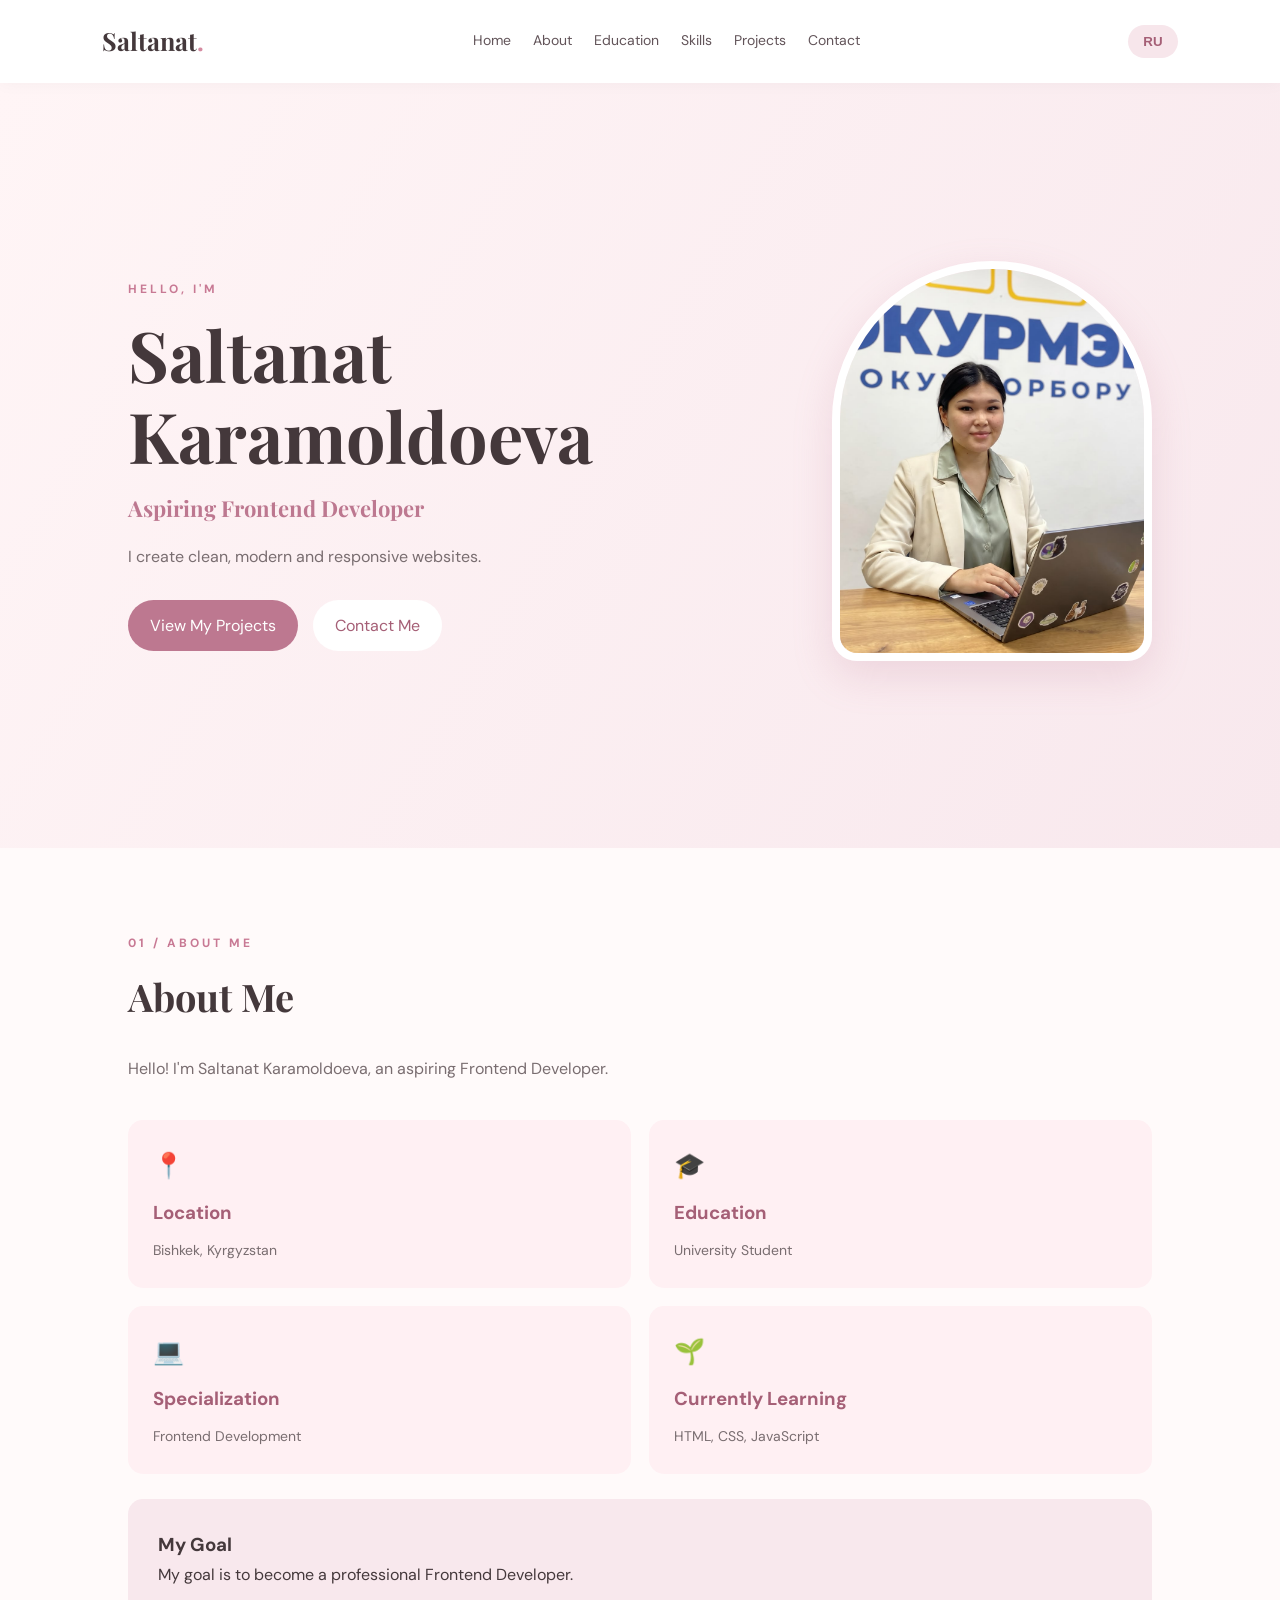
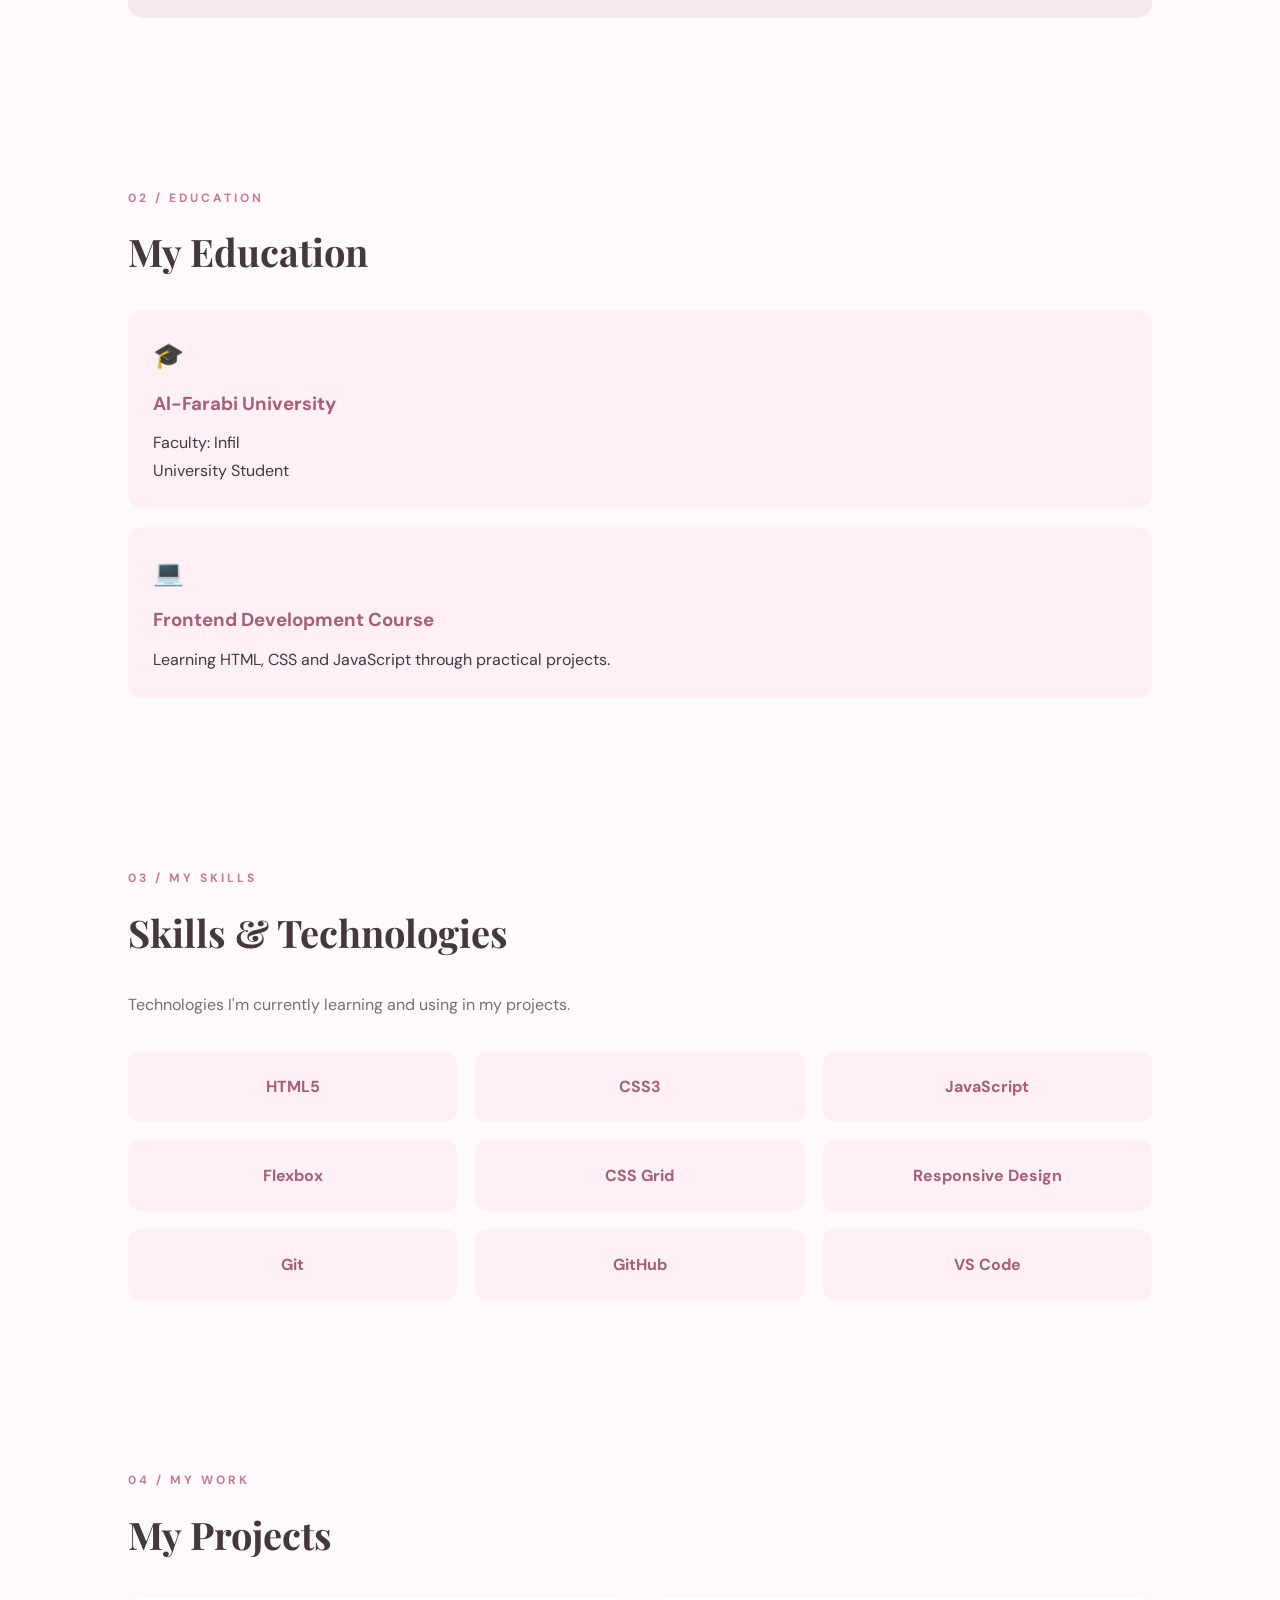
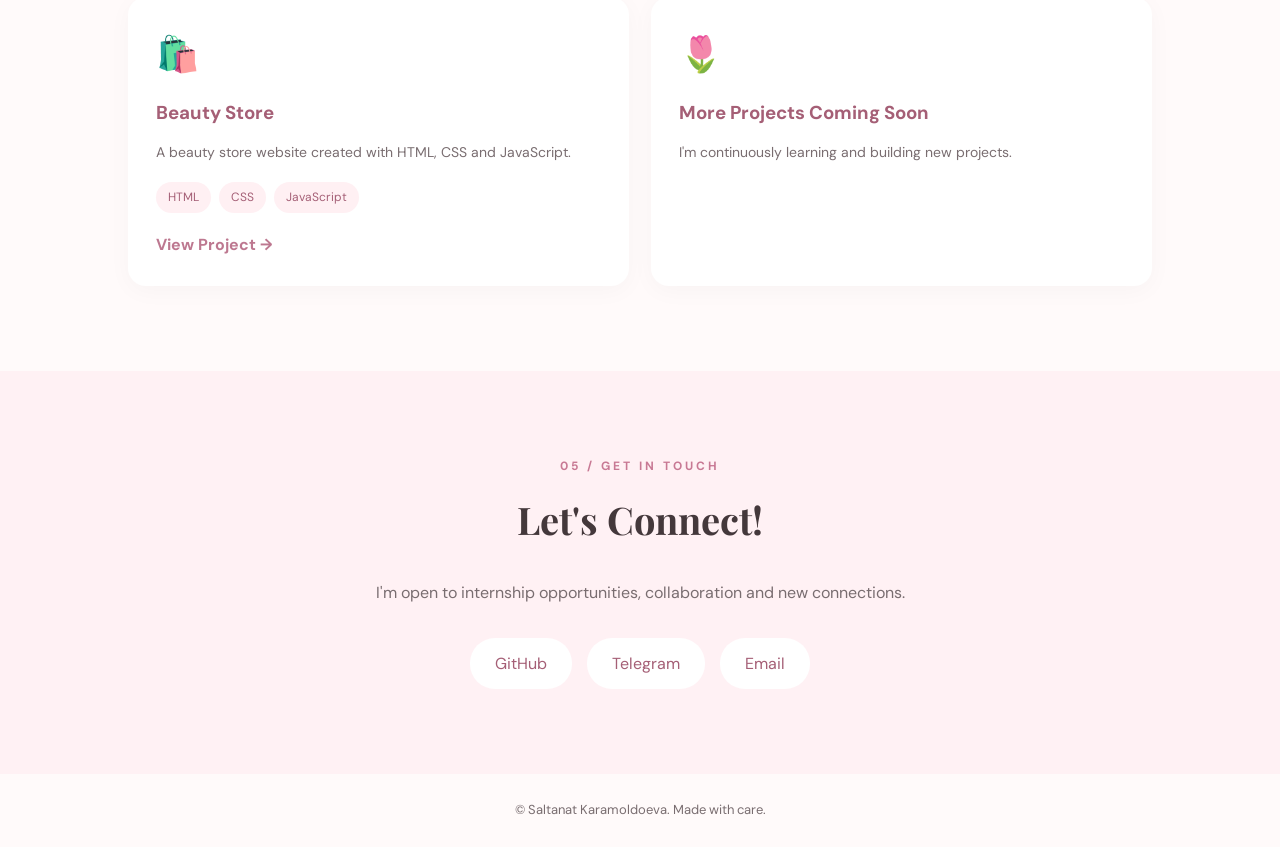
==== index.html @ f83b94ef "portf" ====
<!DOCTYPE html>
<html lang="en">
<head>
    <meta charset="UTF-8">
    <meta name="viewport" content="width=device-width, initial-scale=1.0">
    <title>Saltanat Karamoldoeva | Frontend Developer</title>
    <link rel="stylesheet" href="style.css">
    <link rel="preconnect" href="https://fonts.googleapis.com">
    <link href="https://fonts.googleapis.com/css2?family=DM+Sans:wght@400;500;600;700&family=Playfair+Display:wght@600;700&display=swap" rel="stylesheet">
</head>
<body>

<header class="header">
    <a href="#home" class="logo">Saltanat<span>.</span></a>

    <nav>
        <a href="#home" data-en="Home" data-ru="Главная">Home</a>
        <a href="#about" data-en="About" data-ru="Обо мне">About</a>
        <a href="#education" data-en="Education" data-ru="Образование">Education</a>
        <a href="#skills" data-en="Skills" data-ru="Навыки">Skills</a>
        <a href="#projects" data-en="Projects" data-ru="Проекты">Projects</a>
        <a href="#contact" data-en="Contact" data-ru="Контакты">Contact</a>
    </nav>

    <button id="language-btn">RU</button>
</header>

<main>

    <!-- HOME -->
    <section id="home" class="hero">
        <div class="hero-content">
            <p class="welcome" data-en="HELLO, I'M" data-ru="ПРИВЕТ, Я">HELLO, I'M</p>

            <h1>Saltanat<br>Karamoldoeva</h1>

            <h2 data-en="Aspiring Frontend Developer"
                data-ru="Начинающий Frontend-разработчик">
                Aspiring Frontend Developer
            </h2>

            <p data-en="I create clean, modern and responsive websites. I'm learning every day and turning ideas into real projects."
               data-ru="Я создаю современные и адаптивные сайты. Каждый день учусь новому и превращаю идеи в реальные проекты.">
                I create clean, modern and responsive websites.
            </p>

            <div class="hero-buttons">
                <a href="#projects" class="btn"
                   data-en="View My Projects" data-ru="Мои проекты">
                    View My Projects
                </a>
                <a href="#contact" class="btn btn-light"
                   data-en="Contact Me" data-ru="Связаться со мной">
                    Contact Me
                </a>
            </div>
        </div>

        <div class="hero-image">
            <img src="images/my-photo.jpg" alt="Saltanat's photo">
        </div>
    </section>

    <!-- ABOUT -->
    <section id="about" class="section">
        <p class="section-label" data-en="01 / ABOUT ME" data-ru="01 / ОБО МНЕ">01 / ABOUT ME</p>

        <h2 data-en="About Me" data-ru="Обо мне">About Me</h2>

        <p class="section-text"
           data-en="Hello! I'm Saltanat Karamoldoeva, an aspiring Frontend Developer and a university student at Al-Farabi University. I'm passionate about web development and enjoy creating clean, modern, and responsive websites. Currently, I'm developing my skills in HTML, CSS, and JavaScript through practical projects. I'm looking for an opportunity to join a team as a Frontend Developer Intern, gain real-world experience, and grow as a professional."
           data-ru="Привет! Я Салтанат Карамолдоева, начинающий Frontend-разработчик и студентка университета Аль-Фараби. Я увлекаюсь веб-разработкой и люблю создавать красивые, современные и адаптивные сайты. Сейчас я развиваю свои навыки HTML, CSS и JavaScript с помощью практических проектов. Я ищу возможность пройти стажировку Frontend Developer Intern, получить реальный опыт работы в команде и профессионально развиваться.">
            Hello! I'm Saltanat Karamoldoeva, an aspiring Frontend Developer.
        </p>

        <div class="about-details">
            <div class="detail-card">
                <span>📍</span>
                <h3 data-en="Location" data-ru="Местоположение">Location</h3>
                <p data-en="Bishkek, Kyrgyzstan" data-ru="Бишкек, Кыргызстан">Bishkek, Kyrgyzstan</p>
            </div>

            <div class="detail-card">
                <span>🎓</span>
                <h3 data-en="Education" data-ru="Образование">Education</h3>
                <p data-en="University Student" data-ru="Студентка университета">University Student</p>
            </div>

            <div class="detail-card">
                <span>💻</span>
                <h3 data-en="Specialization" data-ru="Специализация">Specialization</h3>
                <p data-en="Frontend Development" data-ru="Фронтенд-разработка">Frontend Development</p>
            </div>

            <div class="detail-card">
                <span>🌱</span>
                <h3 data-en="Currently Learning" data-ru="Сейчас изучаю">Currently Learning</h3>
                <p>HTML, CSS, JavaScript</p>
            </div>
        </div>

        <div class="about-goal">
            <h3 data-en="My Goal" data-ru="Моя цель">My Goal</h3>
            <p data-en="My goal is to become a professional Frontend Developer, gain practical experience, and create useful digital experiences."
               data-ru="Моя цель — стать профессиональным Frontend-разработчиком, получить практический опыт и создавать полезные цифровые продукты.">
                My goal is to become a professional Frontend Developer.
            </p>
        </div>
    </section>

    <!-- EDUCATION -->
    <section id="education" class="section">
        <p class="section-label" data-en="02 / EDUCATION" data-ru="02 / ОБРАЗОВАНИЕ">02 / EDUCATION</p>

        <h2 data-en="My Education" data-ru="Моё образование">My Education</h2>

        <div class="education-card">
            <span>🎓</span>
            <h3>Al-Farabi University</h3>
            <p data-en="Faculty: Infil" data-ru="Факультет: Инфил">Faculty: Infil</p>
            <p data-en="University Student" data-ru="Студентка университета">University Student</p>
        </div>

        <div class="education-card">
            <span>💻</span>
            <h3 data-en="Frontend Development Course" data-ru="Курс Frontend-разработки">
                Frontend Development Course
            </h3>
            <p data-en="Learning HTML, CSS and JavaScript through practical projects."
               data-ru="Изучение HTML, CSS и JavaScript на практических проектах.">
                Learning HTML, CSS and JavaScript through practical projects.
            </p>
        </div>
    </section>

    <!-- SKILLS -->
    <section id="skills" class="section">
        <p class="section-label" data-en="03 / MY SKILLS" data-ru="03 / МОИ НАВЫКИ">03 / MY SKILLS</p>

        <h2 data-en="Skills & Technologies" data-ru="Навыки и технологии">
            Skills & Technologies
        </h2>

        <p class="section-text"
           data-en="Technologies I'm currently learning and using in my projects."
           data-ru="Технологии, которые я сейчас изучаю и использую в своих проектах.">
            Technologies I'm currently learning and using in my projects.
        </p>

        <div class="skills-grid">
            <div class="skill-card">HTML5</div>
            <div class="skill-card">CSS3</div>
            <div class="skill-card">JavaScript</div>
            <div class="skill-card">Flexbox</div>
            <div class="skill-card">CSS Grid</div>
            <div class="skill-card">Responsive Design</div>
            <div class="skill-card">Git</div>
            <div class="skill-card">GitHub</div>
            <div class="skill-card">VS Code</div>
        </div>
    </section>

    <!-- PROJECTS -->
    <section id="projects" class="section">
        <p class="section-label" data-en="04 / MY WORK" data-ru="04 / МОИ РАБОТЫ">04 / MY WORK</p>

        <h2 data-en="My Projects" data-ru="Мои проекты">My Projects</h2>

        <div class="projects-grid">
            <div class="project-card">
                <div class="project-icon">🛍️</div>
                <h3>Beauty Store</h3>
                <p data-en="A beauty store website created with HTML, CSS and JavaScript. It includes product cards and shopping cart functionality."
                   data-ru="Сайт магазина косметики, созданный с помощью HTML, CSS и JavaScript. Включает карточки товаров и функциональность корзины.">
                    A beauty store website created with HTML, CSS and JavaScript.
                </p>
                <div class="project-tags">
                    <span>HTML</span>
                    <span>CSS</span>
                    <span>JavaScript</span>
                </div>
                <a href="https://github.com/" target="_blank"
                   data-en="View Project →" data-ru="Посмотреть проект →">
                    View Project →
                </a>
            </div>

            <div class="project-card">
                <div class="project-icon">🌷</div>
                <h3 data-en="More Projects Coming Soon" data-ru="Скоро появятся новые проекты">
                    More Projects Coming Soon
                </h3>
                <p data-en="I'm continuously learning and building new projects to improve my frontend development skills."
                   data-ru="Я продолжаю учиться и создавать новые проекты, чтобы улучшать свои навыки фронтенд-разработки.">
                    I'm continuously learning and building new projects.
                </p>
            </div>
        </div>
    </section>

    <!-- CONTACT -->
    <section id="contact" class="section contact-section">
        <p class="section-label" data-en="05 / GET IN TOUCH" data-ru="05 / СВЯЗАТЬСЯ СО МНОЙ">
            05 / GET IN TOUCH
        </p>

        <h2 data-en="Let's Connect!" data-ru="Давайте общаться!">Let's Connect!</h2>

        <p class="section-text"
           data-en="I'm open to internship opportunities, collaboration and new connections."
           data-ru="Я открыта к предложениям о стажировке, сотрудничеству и новым знакомствам.">
            I'm open to internship opportunities, collaboration and new connections.
        </p>

        <div class="contact-links">
            <a href="https://github.com/" target="_blank">GitHub</a>
            <a href="https://t.me/" target="_blank">Telegram</a>
            <a href="mailto:YOUR_EMAIL@example.com">Email</a>
        </div>
    </section>

</main>

<footer>
    <p>© <span id="year"></span> Saltanat Karamoldoeva.
        <span data-en="Made with care." data-ru="Создано с заботой.">Made with care.</span>
    </p>
</footer>

<script src="script.js"></script>
</body>
</html>
---- style.css ----
* {
    margin: 0;
    padding: 0;
    box-sizing: border-box;
    scroll-behavior: smooth;
}
body {
    font-family: 'DM Sans', sans-serif;
    background: #fffafa;
    color: #44383b;
    line-height: 1.7;
}
.header {
    display: flex;
    justify-content: space-between;
    align-items: center;
    padding: 20px 8%;
    background: #fff;
    position: sticky;
    top: 0;
    z-index: 100;
    box-shadow: 0 2px 15px #00000008;

}
.logo {
    font-family: 'Playfair Display', serif;
    font-size: 25px;
    font-weight: bold;
    color: #44383b;
    text-decoration: none;
}
.logo span {
    color: #d58ba1;
}
nav {
    display: flex;
    gap: 22px;
}
nav a {
    color: #625459;
    text-decoration: none;
    font-size: 14px;
    transition: 0.3s;
}
nav a:hover {
    color: #c87994;
}
#language-btn {
    background: #f7e6eb;
    border: none;
    padding: 9px 15px;
    border-radius: 20px;
    cursor: pointer;
    color: #a55f76;
    font-weight: bold;
}
.hero {
    min-height: 85vh;
    display: flex;
    align-items: center;
    justify-content: space-between;
    gap: 50px;
    padding: 80px 10%;
    background: linear-gradient(120deg, #fff5f6, #f8e8ed);

}
.hero-content {
    max-width: 600px;
}
.welcome, .section-label  {
    color: #c87994;
    letter-spacing: 3px;
    font-size: 12px;
    font-weight: bold;
}
h1, h2 {
    font-family: 'Playfair Display', serif;
}
.hero h1 {
    font-size: clamp(42px, 6vw, 70px);
    line-height: 1.15;
    margin: 15px 0;
}
.hero h2 {
    color: #bd7890;
    font-size: 22px;
    margin-bottom: 15px;
}
.hero-content > p:not(.welcome) {
    color: #796d70;
    max-width: 500px;
}
.hero-image img {
    width: 320px;
    height: 400px;
    object-fit: cover;
    border-radius: 160px 160px 25px 25px;
    border: 8px solid white;
    box-shadow: 0 15px 40px #bd789033;
}
.hero-buttons {
    display: flex;
    flex-wrap: wrap;
    gap: 15px;
    margin-top: 30px;
}
.btn {
    display: inline-block;
    background: #bd7890;
    color: white;
    padding: 12px 22px;
    border-radius: 30px;
    text-decoration: none;
    transition: 0.3s;
}
.btn:hover {
    background: #a55f76;
    transform: translateY(-3px);
}
.btn-light {
    background: white;
    color: #a55f76;
}
.section {
    padding: 85px 10%;
}
.section h2 {
    font-size: 38px;
    margin: 12px 0 25px;
}
.section-text {
    max-width: 800px;
    color: #796d70;
    line-height: 1.9;
}
.about-details {
    display: grid;
    grid-template-columns: repeat(2, 1fr);
    gap: 18px;
    margin-top: 35px;
}
.detail-card, .education-card {
    background: #fff0f3;
    padding: 25px;
    border-radius: 15px;
    transition: 0.3s;
}
.detail-card:hover, .education-card:hover {
    transform: translateY(-5px);
}
.detail-card span, .education-card span {
    font-size: 25px;
}
.detail-card h3, .education-card h3 {
    margin: 10px 0;
    color: #a55f76;
}
.detail-card p, .educaion-cardc p {
    color: #796d70;
    font-size: 14px;
}
.about-goal {
    background: #f8e8ed;
    padding: 30px;
    border-radius: 15px;
    margin-top: 25px;
}
about goal h3 {
    color: #a55f76;
    margin-bottom: 10px;
}
.about goal p {
    color: #796d70;
}
.education-card {
    margin-top: 18px;
}
.skills-grid {
    display: grid;
    grid-template-columns: repeat(3, 1fr);
    gap: 18px;
    margin-top: 30px;
}
.skill-card {
    background: #fff0f3;
    padding: 22px;
    text-align: center;
    border-radius: 12px;
    color: #a55f76;
    font-weight: bold;
    transition: 0.3s;
}
.skill-card:hover {
    background: #f5dce4;
    transform: translateY(-4px);
}
.projects-grid {
    display: grid;
    grid-template-columns: repeat(2, 1fr);
    gap: 22px;
    margin-top: 30px;
}
.project-card {
    background: white;
    padding: 28px;
    border-radius: 18px;
    box-shadow: 0 5px 25px #00000008;
}
.project-icon {
    font-size: 35px;
}
.project-card h3 {
    margin: 12px 0;
    color: #a55f76;
}
.project-card p {
    color: #796d70;
    font-size: 14px;
}
.project-tags {
    display: flex;
    flex-wrap: wrap;
    gap: 8px;
    margin: 18px 0;
}
.project-tags span {
    background: #fff0f3;
    color: #a55f76;
    padding: 5px 12px;
    border-radius: 20px;
    font-size: 12px;
}
.project-card a {
    color: #bd7890;
    text-decoration: none;
    font-weight: bold;
}
.contact-section {
    background: #fff1f4;
    text-align: center;
}
.contact-section .section-text {
    margin: 0 auto;
}
.contact-links {
    display: flex;
    justify-content: center;
    flex-wrap: wrap;
    gap: 15px;
    margin-top: 30px;
}
.contact-links a {
    background: white;
    color: #a55f76;
    text-decoration: none;
    padding: 12px 25px;
    border-radius: 25px;
    transition: 0.3s;
}
.contact-links a:hover {
    background: #bd7890;
    color: white;
}
footer {
    text-align: center;
    padding: 25px;
    color: #796d70;
    font-size: 13px;
}
@media (max-width: 850px) {
    .header {
        flex-wrap: wrap;
        gap: 15px;
    }  

    nav {
        order: 3;
        width: 100%;
        justify-content: center;
        flex-wrap: wrap;
    }

    .hero {
        flex-direction: column-reverse;
        text-align: center;
    }

    .hero-content > p:not(.welcome) {
        margin: auto;
    }

    .hero-buttons {
        justify-content: center;
    }
}
@media (max-width: 600px) {
    .section {
        padding: 65px 7%;
    }
    .hero {
        padding: 55px 7%;
    }
    .hero-image img {
        width: 240px;
        height: 300px;
    }
    .about-details,
    .skills-grid,
    .projects-grid {
        grid-template-columns: 1fr;
    }
    .section h2 {
        font-size: 30px;
    }
}
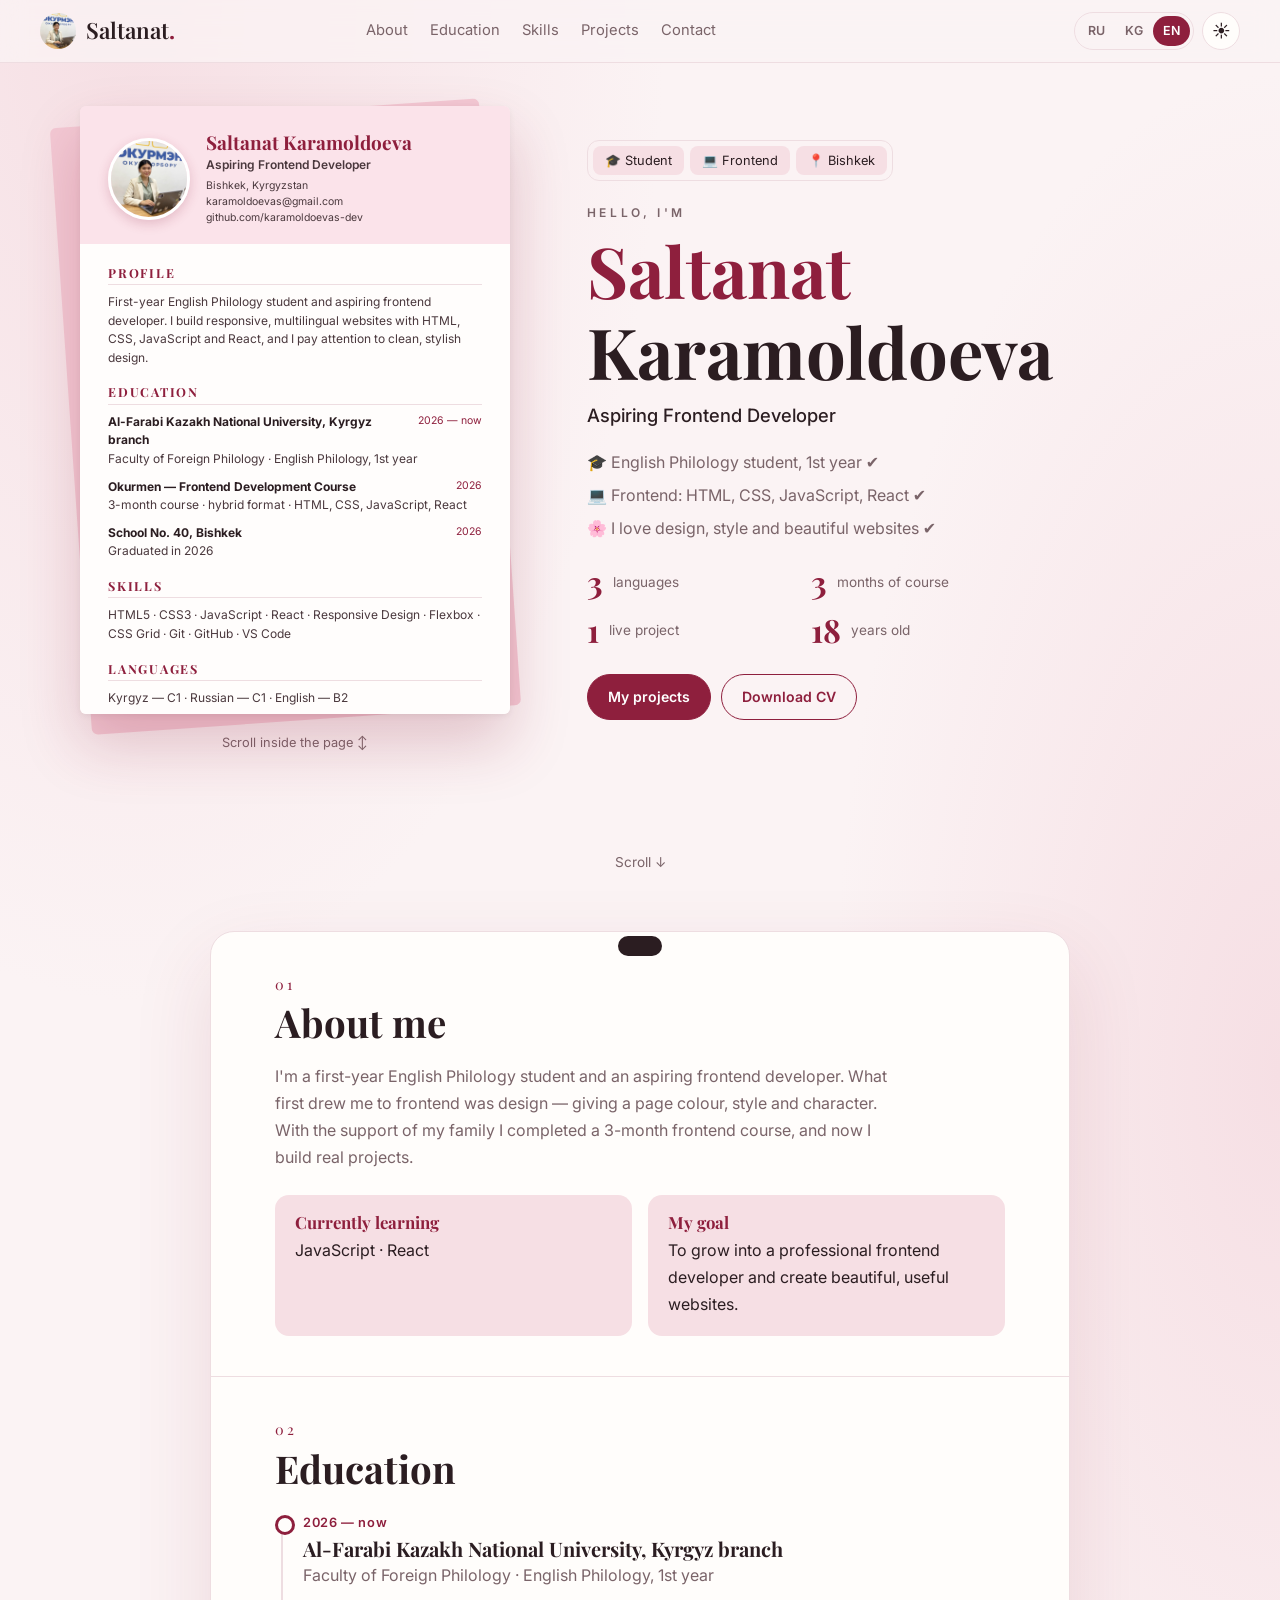
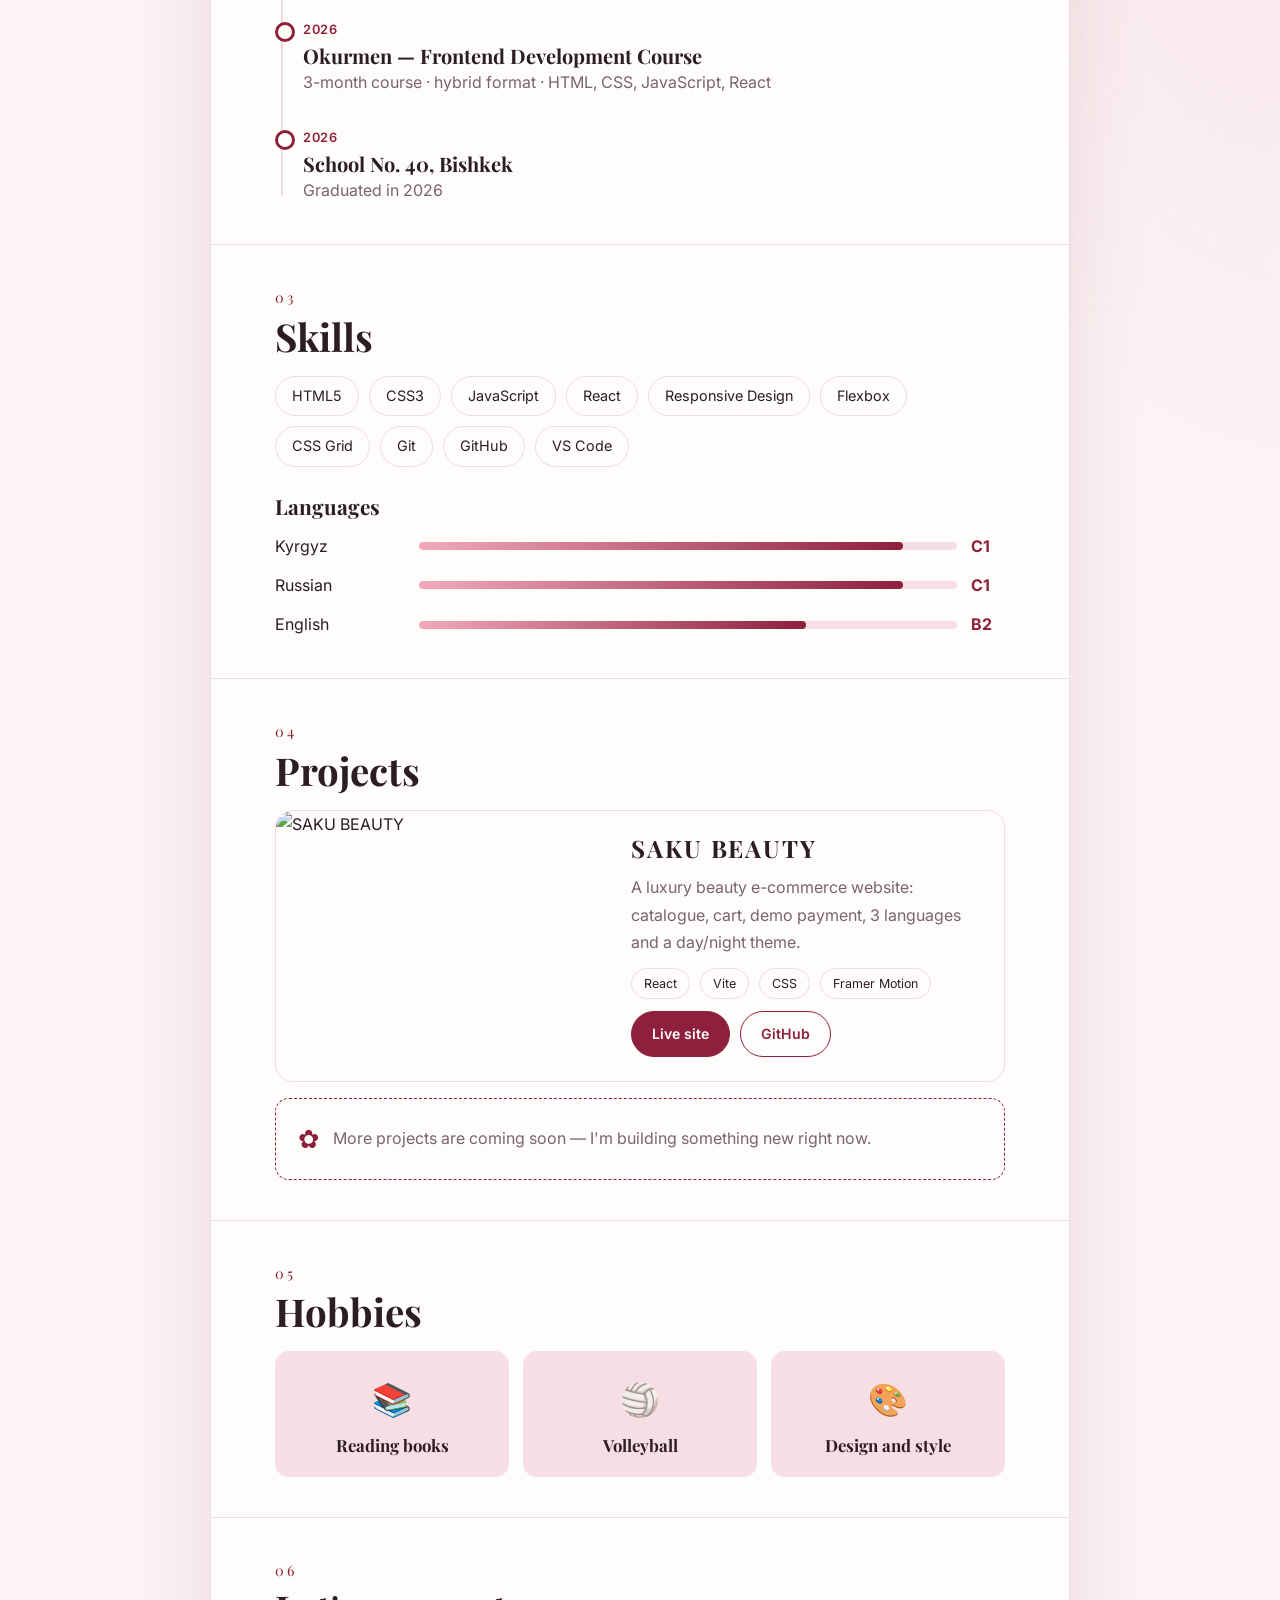
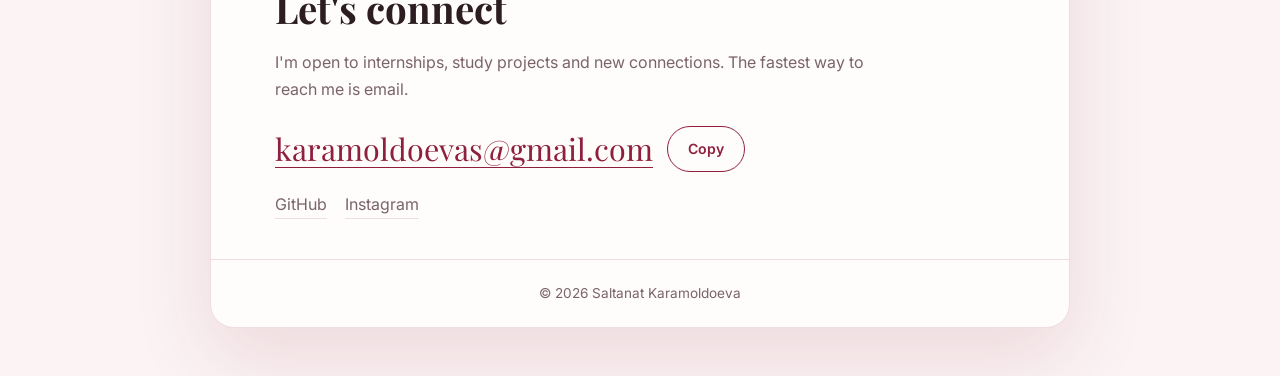
==== commit 9f475799: "New portfolio design" ====
--- a/index.html
+++ b/index.html
@@ -1,232 +1,273 @@
-<!DOCTYPE html>
-<html lang="en">
-<head>
-    <meta charset="UTF-8">
-    <meta name="viewport" content="width=device-width, initial-scale=1.0">
-    <title>Saltanat Karamoldoeva | Frontend Developer</title>
-    <link rel="stylesheet" href="style.css">
-    <link rel="preconnect" href="https://fonts.googleapis.com">
-    <link href="https://fonts.googleapis.com/css2?family=DM+Sans:wght@400;500;600;700&family=Playfair+Display:wght@600;700&display=swap" rel="stylesheet">
-</head>
-<body>
-
-<header class="header">
-    <a href="#home" class="logo">Saltanat<span>.</span></a>
-
-    <nav>
-        <a href="#home" data-en="Home" data-ru="Главная">Home</a>
-        <a href="#about" data-en="About" data-ru="Обо мне">About</a>
-        <a href="#education" data-en="Education" data-ru="Образование">Education</a>
-        <a href="#skills" data-en="Skills" data-ru="Навыки">Skills</a>
-        <a href="#projects" data-en="Projects" data-ru="Проекты">Projects</a>
-        <a href="#contact" data-en="Contact" data-ru="Контакты">Contact</a>
-    </nav>
-
-    <button id="language-btn">RU</button>
-</header>
-
-<main>
-
-    <!-- HOME -->
-    <section id="home" class="hero">
-        <div class="hero-content">
-            <p class="welcome" data-en="HELLO, I'M" data-ru="ПРИВЕТ, Я">HELLO, I'M</p>
-
-            <h1>Saltanat<br>Karamoldoeva</h1>
-
-            <h2 data-en="Aspiring Frontend Developer"
-                data-ru="Начинающий Frontend-разработчик">
-                Aspiring Frontend Developer
-            </h2>
-
-            <p data-en="I create clean, modern and responsive websites. I'm learning every day and turning ideas into real projects."
-               data-ru="Я создаю современные и адаптивные сайты. Каждый день учусь новому и превращаю идеи в реальные проекты.">
-                I create clean, modern and responsive websites.
-            </p>
-
-            <div class="hero-buttons">
-                <a href="#projects" class="btn"
-                   data-en="View My Projects" data-ru="Мои проекты">
-                    View My Projects
-                </a>
-                <a href="#contact" class="btn btn-light"
-                   data-en="Contact Me" data-ru="Связаться со мной">
-                    Contact Me
-                </a>
-            </div>
-        </div>
-
-        <div class="hero-image">
-            <img src="images/my-photo.jpg" alt="Saltanat's photo">
-        </div>
-    </section>
-
-    <!-- ABOUT -->
-    <section id="about" class="section">
-        <p class="section-label" data-en="01 / ABOUT ME" data-ru="01 / ОБО МНЕ">01 / ABOUT ME</p>
-
-        <h2 data-en="About Me" data-ru="Обо мне">About Me</h2>
-
-        <p class="section-text"
-           data-en="Hello! I'm Saltanat Karamoldoeva, an aspiring Frontend Developer and a university student at Al-Farabi University. I'm passionate about web development and enjoy creating clean, modern, and responsive websites. Currently, I'm developing my skills in HTML, CSS, and JavaScript through practical projects. I'm looking for an opportunity to join a team as a Frontend Developer Intern, gain real-world experience, and grow as a professional."
-           data-ru="Привет! Я Салтанат Карамолдоева, начинающий Frontend-разработчик и студентка университета Аль-Фараби. Я увлекаюсь веб-разработкой и люблю создавать красивые, современные и адаптивные сайты. Сейчас я развиваю свои навыки HTML, CSS и JavaScript с помощью практических проектов. Я ищу возможность пройти стажировку Frontend Developer Intern, получить реальный опыт работы в команде и профессионально развиваться.">
-            Hello! I'm Saltanat Karamoldoeva, an aspiring Frontend Developer.
-        </p>
-
-        <div class="about-details">
-            <div class="detail-card">
-                <span>📍</span>
-                <h3 data-en="Location" data-ru="Местоположение">Location</h3>
-                <p data-en="Bishkek, Kyrgyzstan" data-ru="Бишкек, Кыргызстан">Bishkek, Kyrgyzstan</p>
-            </div>
-
-            <div class="detail-card">
-                <span>🎓</span>
-                <h3 data-en="Education" data-ru="Образование">Education</h3>
-                <p data-en="University Student" data-ru="Студентка университета">University Student</p>
-            </div>
-
-            <div class="detail-card">
-                <span>💻</span>
-                <h3 data-en="Specialization" data-ru="Специализация">Specialization</h3>
-                <p data-en="Frontend Development" data-ru="Фронтенд-разработка">Frontend Development</p>
-            </div>
-
-            <div class="detail-card">
-                <span>🌱</span>
-                <h3 data-en="Currently Learning" data-ru="Сейчас изучаю">Currently Learning</h3>
-                <p>HTML, CSS, JavaScript</p>
-            </div>
-        </div>
-
-        <div class="about-goal">
-            <h3 data-en="My Goal" data-ru="Моя цель">My Goal</h3>
-            <p data-en="My goal is to become a professional Frontend Developer, gain practical experience, and create useful digital experiences."
-               data-ru="Моя цель — стать профессиональным Frontend-разработчиком, получить практический опыт и создавать полезные цифровые продукты.">
-                My goal is to become a professional Frontend Developer.
-            </p>
-        </div>
-    </section>
-
-    <!-- EDUCATION -->
-    <section id="education" class="section">
-        <p class="section-label" data-en="02 / EDUCATION" data-ru="02 / ОБРАЗОВАНИЕ">02 / EDUCATION</p>
-
-        <h2 data-en="My Education" data-ru="Моё образование">My Education</h2>
-
-        <div class="education-card">
-            <span>🎓</span>
-            <h3>Al-Farabi University</h3>
-            <p data-en="Faculty: Infil" data-ru="Факультет: Инфил">Faculty: Infil</p>
-            <p data-en="University Student" data-ru="Студентка университета">University Student</p>
-        </div>
-
-        <div class="education-card">
-            <span>💻</span>
-            <h3 data-en="Frontend Development Course" data-ru="Курс Frontend-разработки">
-                Frontend Development Course
-            </h3>
-            <p data-en="Learning HTML, CSS and JavaScript through practical projects."
-               data-ru="Изучение HTML, CSS и JavaScript на практических проектах.">
-                Learning HTML, CSS and JavaScript through practical projects.
-            </p>
-        </div>
-    </section>
-
-    <!-- SKILLS -->
-    <section id="skills" class="section">
-        <p class="section-label" data-en="03 / MY SKILLS" data-ru="03 / МОИ НАВЫКИ">03 / MY SKILLS</p>
-
-        <h2 data-en="Skills & Technologies" data-ru="Навыки и технологии">
-            Skills & Technologies
-        </h2>
-
-        <p class="section-text"
-           data-en="Technologies I'm currently learning and using in my projects."
-           data-ru="Технологии, которые я сейчас изучаю и использую в своих проектах.">
-            Technologies I'm currently learning and using in my projects.
-        </p>
-
-        <div class="skills-grid">
-            <div class="skill-card">HTML5</div>
-            <div class="skill-card">CSS3</div>
-            <div class="skill-card">JavaScript</div>
-            <div class="skill-card">Flexbox</div>
-            <div class="skill-card">CSS Grid</div>
-            <div class="skill-card">Responsive Design</div>
-            <div class="skill-card">Git</div>
-            <div class="skill-card">GitHub</div>
-            <div class="skill-card">VS Code</div>
-        </div>
-    </section>
-
-    <!-- PROJECTS -->
-    <section id="projects" class="section">
-        <p class="section-label" data-en="04 / MY WORK" data-ru="04 / МОИ РАБОТЫ">04 / MY WORK</p>
-
-        <h2 data-en="My Projects" data-ru="Мои проекты">My Projects</h2>
-
-        <div class="projects-grid">
-            <div class="project-card">
-                <div class="project-icon">🛍️</div>
-                <h3>Beauty Store</h3>
-                <p data-en="A beauty store website created with HTML, CSS and JavaScript. It includes product cards and shopping cart functionality."
-                   data-ru="Сайт магазина косметики, созданный с помощью HTML, CSS и JavaScript. Включает карточки товаров и функциональность корзины.">
-                    A beauty store website created with HTML, CSS and JavaScript.
-                </p>
-                <div class="project-tags">
-                    <span>HTML</span>
-                    <span>CSS</span>
-                    <span>JavaScript</span>
-                </div>
-                <a href="https://github.com/" target="_blank"
-                   data-en="View Project →" data-ru="Посмотреть проект →">
-                    View Project →
-                </a>
-            </div>
-
-            <div class="project-card">
-                <div class="project-icon">🌷</div>
-                <h3 data-en="More Projects Coming Soon" data-ru="Скоро появятся новые проекты">
-                    More Projects Coming Soon
-                </h3>
-                <p data-en="I'm continuously learning and building new projects to improve my frontend development skills."
-                   data-ru="Я продолжаю учиться и создавать новые проекты, чтобы улучшать свои навыки фронтенд-разработки.">
-                    I'm continuously learning and building new projects.
-                </p>
-            </div>
-        </div>
-    </section>
-
-    <!-- CONTACT -->
-    <section id="contact" class="section contact-section">
-        <p class="section-label" data-en="05 / GET IN TOUCH" data-ru="05 / СВЯЗАТЬСЯ СО МНОЙ">
-            05 / GET IN TOUCH
-        </p>
-
-        <h2 data-en="Let's Connect!" data-ru="Давайте общаться!">Let's Connect!</h2>
-
-        <p class="section-text"
-           data-en="I'm open to internship opportunities, collaboration and new connections."
-           data-ru="Я открыта к предложениям о стажировке, сотрудничеству и новым знакомствам.">
-            I'm open to internship opportunities, collaboration and new connections.
-        </p>
-
-        <div class="contact-links">
-            <a href="https://github.com/" target="_blank">GitHub</a>
-            <a href="https://t.me/" target="_blank">Telegram</a>
-            <a href="mailto:YOUR_EMAIL@example.com">Email</a>
-        </div>
-    </section>
-
-</main>
-
-<footer>
-    <p>© <span id="year"></span> Saltanat Karamoldoeva.
-        <span data-en="Made with care." data-ru="Создано с заботой.">Made with care.</span>
-    </p>
-</footer>
-
-<script src="script.js"></script>
-</body>
-</html>+<!DOCTYPE html>
+<html lang="en">
+<head>
+  <meta charset="UTF-8">
+  <meta name="viewport" content="width=device-width, initial-scale=1.0">
+  <meta name="color-scheme" content="light dark">
+  <meta name="theme-color" content="#fbf3f4">
+  <title>Saltanat Karamoldoeva — Frontend Developer</title>
+  <meta name="description" content="Saltanat Karamoldoeva — aspiring frontend developer from Bishkek. First-year English Philology student. HTML, CSS, JavaScript, React.">
+  <meta property="og:title" content="Saltanat Karamoldoeva — Frontend Developer">
+  <meta property="og:description" content="Aspiring frontend developer from Bishkek. Projects, education and contacts.">
+  <meta property="og:image" content="https://saltanat-portfolio.vercel.app/images/my-photo.jpg">
+  <link rel="icon" type="image/svg+xml" href="images/favicon.svg">
+
+  <!-- Тема день/ночь ставится сразу, до загрузки страницы, чтобы не было белой вспышки -->
+  <script>
+    try {
+      var dark = matchMedia('(prefers-color-scheme: dark)').matches;
+      document.documentElement.dataset.theme = dark ? 'dark' : 'light';
+    } catch (e) {}
+  </script>
+
+  <link rel="preconnect" href="https://fonts.googleapis.com">
+  <link rel="preconnect" href="https://fonts.gstatic.com" crossorigin>
+  <link href="https://fonts.googleapis.com/css2?family=Playfair+Display:wght@500;600;700&family=Inter:wght@400;500;600&display=swap" rel="stylesheet">
+  <link rel="stylesheet" href="style.css">
+</head>
+<body>
+
+  <!-- ШАПКА: маленькое фото появляется, когда большое уезжает -->
+  <header class="bar">
+    <a href="#home" class="logo">
+      <img class="logo-photo" id="logoPhoto" src="images/my-photo.jpg" alt="">
+      <span>Saltanat<b>.</b></span>
+    </a>
+    <nav class="links">
+      <a href="#about" data-i18n="navAbout">About</a>
+      <a href="#education" data-i18n="navEdu">Education</a>
+      <a href="#skills" data-i18n="navSkills">Skills</a>
+      <a href="#projects" data-i18n="navProjects">Projects</a>
+      <a href="#contact" data-i18n="navContact">Contact</a>
+    </nav>
+    <div class="tools">
+      <div class="langs" role="group" aria-label="Language">
+        <button data-lang="ru">RU</button>
+        <button data-lang="kg">KG</button>
+        <button data-lang="en">EN</button>
+      </div>
+      <button class="theme-btn" id="themeBtn" aria-label="Day / night">
+        <span class="sun">☀</span><span class="moon">☾</span>
+      </button>
+    </div>
+  </header>
+
+  <!-- 1. ГЛАВНЫЙ ЭКРАН: слева лист А4 с резюме (листается внутри), справа текст -->
+  <section class="intro" id="home">
+
+    <!-- ЛИСТ А4 -->
+    <div class="paper-wrap" id="heroCard">
+      <div class="paper-stack">
+        <article class="paper" tabindex="0" aria-label="CV">
+          <header class="cv-head">
+            <img src="images/my-photo.jpg" alt="Saltanat Karamoldoeva">
+            <div>
+              <h2 data-i18n="name">Saltanat Karamoldoeva</h2>
+              <p class="cv-role" data-i18n="role">Aspiring Frontend Developer</p>
+              <p class="cv-contacts"><span data-i18n="chipCity">Bishkek, Kyrgyzstan</span><br>karamoldoevas@gmail.com<br>github.com/karamoldoevas-dev</p>
+            </div>
+          </header>
+
+          <h3 data-i18n="cvProfile">Profile</h3>
+          <p data-i18n="cvProfileText">…</p>
+
+          <h3 data-i18n="eduTitle">Education</h3>
+          <div class="cv-item">
+            <div class="cv-row"><b data-i18n="uniName">…</b><span data-i18n="uniWhen">2026 — now</span></div>
+            <p data-i18n="uniText">…</p>
+          </div>
+          <div class="cv-item">
+            <div class="cv-row"><b data-i18n="courseName">…</b><span>2026</span></div>
+            <p data-i18n="courseText">…</p>
+          </div>
+          <div class="cv-item">
+            <div class="cv-row"><b data-i18n="schoolName">…</b><span>2026</span></div>
+            <p data-i18n="schoolText">…</p>
+          </div>
+
+          <h3 data-i18n="skillsTitle">Skills</h3>
+          <p>HTML5 · CSS3 · JavaScript · React · Responsive Design · Flexbox · CSS Grid · Git · GitHub · VS Code</p>
+
+          <h3 data-i18n="langsTitle">Languages</h3>
+          <p><span data-i18n="langKg">Kyrgyz</span> — C1 · <span data-i18n="langRu">Russian</span> — C1 · <span data-i18n="langEn">English</span> — B2</p>
+
+          <h3 data-i18n="projectsTitle">Projects</h3>
+          <div class="cv-item">
+            <div class="cv-row"><b>SAKU BEAUTY</b><span>2026</span></div>
+            <p data-i18n="sakuText">…</p>
+            <p class="cv-link">saku-beauty-final.vercel.app</p>
+          </div>
+
+          <h3 data-i18n="hobbiesTitle">Hobbies</h3>
+          <p><span data-i18n="hobby1">Reading books</span> · <span data-i18n="hobby2">Volleyball</span> · <span data-i18n="hobby3">Design and style</span></p>
+        </article>
+      </div>
+      <p class="paper-hint" data-i18n="cvHint">Scroll inside the page ↕</p>
+    </div>
+
+    <!-- ТЕКСТ СПРАВА -->
+    <div class="intro-text">
+      <ul class="badges">
+        <li data-i18n="badge1">🎓 Student</li>
+        <li data-i18n="badge2">💻 Frontend</li>
+        <li data-i18n="badge3">📍 Bishkek</li>
+      </ul>
+      <p class="hello" data-i18n="hello">Hello, I'm</p>
+      <h1><span class="accent" data-i18n="firstName">Saltanat</span><br><span data-i18n="lastName">Karamoldoeva</span></h1>
+      <p class="role" data-i18n="role">Aspiring Frontend Developer</p>
+      <ul class="checks">
+        <li data-i18n="check1">…</li>
+        <li data-i18n="check2">…</li>
+        <li data-i18n="check3">…</li>
+      </ul>
+      <div class="stats">
+        <div><b>3</b><span data-i18n="statLangs">languages</span></div>
+        <div><b>3</b><span data-i18n="statCourse">months of course</span></div>
+        <div><b>1</b><span data-i18n="statProject">live project</span></div>
+        <div><b>18</b><span data-i18n="statAge">years old</span></div>
+      </div>
+      <div class="intro-btns">
+        <a class="btn" href="#projects" data-i18n="btnProjects">My projects</a>
+        <button class="btn ghost" id="printBtn" data-i18n="cvDownload">Download CV</button>
+      </div>
+    </div>
+
+    <a class="scroll-hint" href="#about"><span data-i18n="scroll">Scroll</span> ↓</a>
+  </section>
+
+  <!-- ЛИСТ: вся остальная информация -->
+  <main class="sheet">
+
+    <!-- 2. ОБО МНЕ -->
+    <section class="block reveal" id="about">
+      <p class="label">01</p>
+      <h2 data-i18n="aboutTitle">About me</h2>
+      <p class="text" data-i18n="aboutText">…</p>
+      <div class="now">
+        <div>
+          <h3 data-i18n="nowTitle">Currently learning</h3>
+          <p>JavaScript · React</p>
+        </div>
+        <div>
+          <h3 data-i18n="goalTitle">My goal</h3>
+          <p data-i18n="goalText">…</p>
+        </div>
+      </div>
+    </section>
+
+    <!-- 3. ОБРАЗОВАНИЕ: линия времени -->
+    <section class="block reveal" id="education">
+      <p class="label">02</p>
+      <h2 data-i18n="eduTitle">Education</h2>
+      <ol class="timeline">
+        <li>
+          <span class="when" data-i18n="uniWhen">2026 — now</span>
+          <h3 data-i18n="uniName">…</h3>
+          <p data-i18n="uniText">…</p>
+        </li>
+        <li>
+          <span class="when">2026</span>
+          <h3 data-i18n="courseName">…</h3>
+          <p data-i18n="courseText">…</p>
+        </li>
+        <li>
+          <span class="when">2026</span>
+          <h3 data-i18n="schoolName">…</h3>
+          <p data-i18n="schoolText">…</p>
+        </li>
+      </ol>
+    </section>
+
+    <!-- 4. НАВЫКИ И ЯЗЫКИ -->
+    <section class="block reveal" id="skills">
+      <p class="label">03</p>
+      <h2 data-i18n="skillsTitle">Skills</h2>
+      <ul class="tags">
+        <li>HTML5</li><li>CSS3</li><li>JavaScript</li><li>React</li>
+        <li>Responsive Design</li><li>Flexbox</li><li>CSS Grid</li>
+        <li>Git</li><li>GitHub</li><li>VS Code</li>
+      </ul>
+
+      <h3 class="sub" data-i18n="langsTitle">Languages</h3>
+      <div class="levels">
+        <div class="level"><span data-i18n="langKg">Kyrgyz</span><div class="track"><i style="--w:90%"></i></div><b>C1</b></div>
+        <div class="level"><span data-i18n="langRu">Russian</span><div class="track"><i style="--w:90%"></i></div><b>C1</b></div>
+        <div class="level"><span data-i18n="langEn">English</span><div class="track"><i style="--w:72%"></i></div><b>B2</b></div>
+      </div>
+    </section>
+
+    <!-- 5. ПРОЕКТЫ -->
+    <section class="block reveal" id="projects">
+      <p class="label">04</p>
+      <h2 data-i18n="projectsTitle">Projects</h2>
+      <article class="project">
+        <img src="images/saku-beauty.webp" alt="SAKU BEAUTY">
+        <div class="project-info">
+          <h3>SAKU BEAUTY</h3>
+          <p data-i18n="sakuText">…</p>
+          <ul class="tags small"><li>React</li><li>Vite</li><li>CSS</li><li>Framer Motion</li></ul>
+          <div class="project-links">
+            <a class="btn" href="https://saku-beauty-final.vercel.app" target="_blank" rel="noopener" data-i18n="liveSite">Live site</a>
+            <a class="btn ghost" href="https://github.com/karamoldoevas-dev/saku-beauty-final" target="_blank" rel="noopener">GitHub</a>
+          </div>
+        </div>
+      </article>
+      <div class="soon">
+        <span>✿</span>
+        <p data-i18n="soonText">More projects are coming soon — I'm building something new right now.</p>
+      </div>
+    </section>
+
+    <!-- 6. ХОББИ — ЭТОТ БЛОК ДЕЛАЕТ САЛТАНАТ САМА (инструкция в файле ЗАДАНИЕ-ХОББИ.md) -->
+    <section class="block reveal" id="hobbies">
+      <p class="label">05</p>
+      <h2 data-i18n="hobbiesTitle">Hobbies</h2>
+      <div class="hobbies">
+        <!-- ✍ Вставьте сюда 3 карточки хобби. Пример одной карточки:
+
+        <div class="hobby">
+          <span class="hobby-icon">📚</span>
+          <h3 data-i18n="hobby1">Reading books</h3>
+        </div>
+
+        --> 
+        <div class="hobby">
+          <span class="hobby-icon">📚</span>
+          <h3 data-i18n="hobby1">Reading books</h3>
+        </div>
+       <div class="hobby">
+         <span class="hobby-icon">🏐</span>
+         <h3 data-i18n="hobby2">Volleyball</h3>
+       </div>
+       <div class="hobby">
+         <span class="hobby-icon">🎨</span>
+         <h3 data-i18n="hobby3">Design and style</h3>
+         </div>
+      </div>
+    </section>
+
+    <!-- 7. КОНТАКТЫ -->
+    <section class="block reveal contact" id="contact">
+      <p class="label">06</p>
+      <h2 data-i18n="contactTitle">Let's connect</h2>
+      <p class="text" data-i18n="contactText">…</p>
+      <div class="mail">
+        <a href="mailto:karamoldoevas@gmail.com">karamoldoevas@gmail.com</a>
+        <button class="btn ghost" id="copyBtn" data-i18n="copy">Copy</button>
+      </div>
+      <div class="socials">
+        <a href="https://github.com/karamoldoevas-dev" target="_blank" rel="noopener">GitHub</a>
+        <a href="https://instagram.com/moonella_uis_09" target="_blank" rel="noopener">Instagram</a>
+      </div>
+    </section>
+
+    <footer class="foot">
+      © <span id="year">2026</span> <span data-i18n="name">Saltanat Karamoldoeva</span>
+    </footer>
+  </main>
+
+  <div class="toast" id="toast" role="status"></div>
+
+  <script src="script.js"></script>
+</body>
+</html>
--- a/style.css
+++ b/style.css
@@ -1,315 +1,258 @@
-* {
-    margin: 0;
-    padding: 0;
-    box-sizing: border-box;
-    scroll-behavior: smooth;
-}
-body {
-    font-family: 'DM Sans', sans-serif;
-    background: #fffafa;
-    color: #44383b;
-    line-height: 1.7;
-}
-.header {
-    display: flex;
-    justify-content: space-between;
-    align-items: center;
-    padding: 20px 8%;
-    background: #fff;
-    position: sticky;
-    top: 0;
-    z-index: 100;
-    box-shadow: 0 2px 15px #00000008;
-
-}
-.logo {
-    font-family: 'Playfair Display', serif;
-    font-size: 25px;
-    font-weight: bold;
-    color: #44383b;
-    text-decoration: none;
-}
-.logo span {
-    color: #d58ba1;
-}
-nav {
-    display: flex;
-    gap: 22px;
-}
-nav a {
-    color: #625459;
-    text-decoration: none;
-    font-size: 14px;
-    transition: 0.3s;
-}
-nav a:hover {
-    color: #c87994;
-}
-#language-btn {
-    background: #f7e6eb;
-    border: none;
-    padding: 9px 15px;
-    border-radius: 20px;
-    cursor: pointer;
-    color: #a55f76;
-    font-weight: bold;
-}
-.hero {
-    min-height: 85vh;
-    display: flex;
-    align-items: center;
-    justify-content: space-between;
-    gap: 50px;
-    padding: 80px 10%;
-    background: linear-gradient(120deg, #fff5f6, #f8e8ed);
-
-}
-.hero-content {
-    max-width: 600px;
-}
-.welcome, .section-label  {
-    color: #c87994;
-    letter-spacing: 3px;
-    font-size: 12px;
-    font-weight: bold;
-}
-h1, h2 {
-    font-family: 'Playfair Display', serif;
-}
-.hero h1 {
-    font-size: clamp(42px, 6vw, 70px);
-    line-height: 1.15;
-    margin: 15px 0;
-}
-.hero h2 {
-    color: #bd7890;
-    font-size: 22px;
-    margin-bottom: 15px;
-}
-.hero-content > p:not(.welcome) {
-    color: #796d70;
-    max-width: 500px;
-}
-.hero-image img {
-    width: 320px;
-    height: 400px;
-    object-fit: cover;
-    border-radius: 160px 160px 25px 25px;
-    border: 8px solid white;
-    box-shadow: 0 15px 40px #bd789033;
-}
-.hero-buttons {
-    display: flex;
-    flex-wrap: wrap;
-    gap: 15px;
-    margin-top: 30px;
-}
-.btn {
-    display: inline-block;
-    background: #bd7890;
-    color: white;
-    padding: 12px 22px;
-    border-radius: 30px;
-    text-decoration: none;
-    transition: 0.3s;
-}
-.btn:hover {
-    background: #a55f76;
-    transform: translateY(-3px);
-}
-.btn-light {
-    background: white;
-    color: #a55f76;
-}
-.section {
-    padding: 85px 10%;
-}
-.section h2 {
-    font-size: 38px;
-    margin: 12px 0 25px;
-}
-.section-text {
-    max-width: 800px;
-    color: #796d70;
-    line-height: 1.9;
-}
-.about-details {
-    display: grid;
-    grid-template-columns: repeat(2, 1fr);
-    gap: 18px;
-    margin-top: 35px;
-}
-.detail-card, .education-card {
-    background: #fff0f3;
-    padding: 25px;
-    border-radius: 15px;
-    transition: 0.3s;
-}
-.detail-card:hover, .education-card:hover {
-    transform: translateY(-5px);
-}
-.detail-card span, .education-card span {
-    font-size: 25px;
-}
-.detail-card h3, .education-card h3 {
-    margin: 10px 0;
-    color: #a55f76;
-}
-.detail-card p, .educaion-cardc p {
-    color: #796d70;
-    font-size: 14px;
-}
-.about-goal {
-    background: #f8e8ed;
-    padding: 30px;
-    border-radius: 15px;
-    margin-top: 25px;
-}
-about goal h3 {
-    color: #a55f76;
-    margin-bottom: 10px;
-}
-.about goal p {
-    color: #796d70;
-}
-.education-card {
-    margin-top: 18px;
-}
-.skills-grid {
-    display: grid;
-    grid-template-columns: repeat(3, 1fr);
-    gap: 18px;
-    margin-top: 30px;
-}
-.skill-card {
-    background: #fff0f3;
-    padding: 22px;
-    text-align: center;
-    border-radius: 12px;
-    color: #a55f76;
-    font-weight: bold;
-    transition: 0.3s;
-}
-.skill-card:hover {
-    background: #f5dce4;
-    transform: translateY(-4px);
-}
-.projects-grid {
-    display: grid;
-    grid-template-columns: repeat(2, 1fr);
-    gap: 22px;
-    margin-top: 30px;
-}
-.project-card {
-    background: white;
-    padding: 28px;
-    border-radius: 18px;
-    box-shadow: 0 5px 25px #00000008;
-}
-.project-icon {
-    font-size: 35px;
-}
-.project-card h3 {
-    margin: 12px 0;
-    color: #a55f76;
-}
-.project-card p {
-    color: #796d70;
-    font-size: 14px;
-}
-.project-tags {
-    display: flex;
-    flex-wrap: wrap;
-    gap: 8px;
-    margin: 18px 0;
-}
-.project-tags span {
-    background: #fff0f3;
-    color: #a55f76;
-    padding: 5px 12px;
-    border-radius: 20px;
-    font-size: 12px;
-}
-.project-card a {
-    color: #bd7890;
-    text-decoration: none;
-    font-weight: bold;
-}
-.contact-section {
-    background: #fff1f4;
-    text-align: center;
-}
-.contact-section .section-text {
-    margin: 0 auto;
-}
-.contact-links {
-    display: flex;
-    justify-content: center;
-    flex-wrap: wrap;
-    gap: 15px;
-    margin-top: 30px;
-}
-.contact-links a {
-    background: white;
-    color: #a55f76;
-    text-decoration: none;
-    padding: 12px 25px;
-    border-radius: 25px;
-    transition: 0.3s;
-}
-.contact-links a:hover {
-    background: #bd7890;
-    color: white;
-}
-footer {
-    text-align: center;
-    padding: 25px;
-    color: #796d70;
-    font-size: 13px;
-}
-@media (max-width: 850px) {
-    .header {
-        flex-wrap: wrap;
-        gap: 15px;
-    }  
-
-    nav {
-        order: 3;
-        width: 100%;
-        justify-content: center;
-        flex-wrap: wrap;
-    }
-
-    .hero {
-        flex-direction: column-reverse;
-        text-align: center;
-    }
-
-    .hero-content > p:not(.welcome) {
-        margin: auto;
-    }
-
-    .hero-buttons {
-        justify-content: center;
-    }
-}
-@media (max-width: 600px) {
-    .section {
-        padding: 65px 7%;
-    }
-    .hero {
-        padding: 55px 7%;
-    }
-    .hero-image img {
-        width: 240px;
-        height: 300px;
-    }
-    .about-details,
-    .skills-grid,
-    .projects-grid {
-        grid-template-columns: 1fr;
-    }
-    .section h2 {
-        font-size: 30px;
-    }
-}+/* ===== ЦВЕТА: день и ночь ===== */
+:root {
+  --page: #fbf3f4;      /* фон вокруг листа */
+  --sheet: #fffdfb;     /* сам лист */
+  --ink: #2b1d21;       /* основной текст */
+  --muted: #7a6469;     /* серый текст */
+  --accent: #8e1f3d;    /* бордовый */
+  --blush: #f6dfe4;     /* нежно-розовый */
+  --line: #eedde1;      /* линии */
+  --on-accent: #fff;
+  --shadow: 0 30px 80px rgba(142, 31, 61, .12);
+}
+[data-theme="dark"] {
+  --page: #120a0d;
+  --sheet: #1d1116;
+  --ink: #f6e9ea;
+  --muted: #c2a8af;
+  --accent: #ec9fb3;
+  --blush: #3a1a26;
+  --line: #3a2530;
+  --on-accent: #1d1116;
+  --shadow: 0 0 60px rgba(236, 159, 179, .12);
+}
+
+/* ===== ОСНОВА ===== */
+* { box-sizing: border-box; margin: 0; padding: 0; }
+html { scroll-behavior: smooth; scroll-padding-top: 80px; }
+body {
+  font: 16px/1.7 Inter, system-ui, sans-serif;
+  color: var(--ink);
+  background:
+    radial-gradient(60% 40% at 10% 0%, var(--blush), transparent 70%),
+    radial-gradient(50% 40% at 100% 30%, var(--blush), transparent 70%),
+    var(--page);
+  transition: background-color .5s, color .5s;
+}
+h1, h2, h3, .logo { font-family: 'Playfair Display', Georgia, serif; line-height: 1.15; }
+a { color: inherit; }
+ul, ol { list-style: none; }
+button { font: inherit; color: inherit; cursor: pointer; }
+:focus-visible { outline: 2px solid var(--accent); outline-offset: 3px; }
+
+/* ===== ШАПКА ===== */
+.bar {
+  position: sticky; top: 0; z-index: 10;
+  display: flex; align-items: center; gap: 24px;
+  padding: 12px clamp(16px, 4vw, 40px);
+  background: color-mix(in srgb, var(--page) 80%, transparent);
+  backdrop-filter: blur(12px);
+  border-bottom: 1px solid var(--line);
+}
+.logo { display: flex; align-items: center; gap: 10px; font-size: 1.4rem; font-weight: 600; text-decoration: none; }
+.logo b { color: var(--accent); }
+.logo-photo { width: 36px; height: 36px; border-radius: 50%; object-fit: cover; object-position: center 30%; opacity: 0; transition: opacity .2s; }
+.links { display: flex; gap: 22px; margin: 0 auto; }
+.links a { text-decoration: none; color: var(--muted); font-size: .92rem; }
+.links a:hover { color: var(--accent); }
+.tools { display: flex; align-items: center; gap: 8px; margin-left: auto; }
+.langs { display: flex; border: 1px solid var(--line); border-radius: 999px; padding: 3px; }
+.langs button { background: none; border: 0; padding: 4px 10px; border-radius: 999px; font-size: .78rem; font-weight: 600; color: var(--muted); }
+.langs button.on { background: var(--accent); color: var(--on-accent); }
+.theme-btn { width: 38px; height: 38px; border-radius: 50%; border: 1px solid var(--line); background: var(--sheet); font-size: 1.1rem; display: grid; place-items: center; }
+.theme-btn .moon, [data-theme="dark"] .theme-btn .sun { display: none; }
+[data-theme="dark"] .theme-btn .moon { display: inline; }
+
+/* ===== ЛИСТ «А4» ===== */
+.sheet {
+  width: min(860px, calc(100% - 32px));
+  margin: 32px auto 48px;
+  background: var(--sheet);
+  border-radius: 24px;
+  box-shadow: var(--shadow);
+  border: 1px solid var(--line);
+  overflow: hidden;
+  transition: background-color .5s;
+}
+
+/* ===== ГЛАВНЫЙ ЭКРАН: слева лист А4, справа текст ===== */
+.intro {
+  width: min(1120px, calc(100% - 32px));
+  margin: 0 auto;
+  min-height: calc(100vh - 64px);
+  display: grid;
+  grid-template-columns: auto 1fr;   /* колонка листа + колонка текста */
+  align-items: center;
+  gap: clamp(32px, 6vw, 80px);
+  padding: 36px 0 12px;
+}
+
+/* лист А4: пропорции настоящего листа 210 × 297 мм */
+.paper-wrap { transform-origin: center top; will-change: transform, opacity; animation: rise 1s ease-out both; }
+.paper-stack { position: relative; }
+.paper-stack::before {               /* розовый лист «под» главным — как стопка бумаги */
+  content: ""; position: absolute; inset: 0;
+  background: #f3c9d4; border-radius: 6px;
+  transform: rotate(-4deg) translate(-10px, 6px);
+}
+.paper {
+  position: relative;
+  width: min(430px, calc(76vh * 210 / 297));
+  aspect-ratio: 210 / 297;
+  overflow-y: auto;                  /* листается внутри */
+  overscroll-behavior: contain;
+  --px: 28px;                        /* отступ по бокам листа */
+  padding: 0 var(--px) 34px;
+  border-radius: 6px;
+  background: #fffdfc;
+  color: #2b1d21;
+  font-size: 12px; line-height: 1.55;
+  box-shadow: 0 2px 6px rgba(0, 0, 0, .06), 0 30px 60px rgba(142, 31, 61, .22);
+  scrollbar-width: thin; scrollbar-color: #d98fa3 transparent;
+  transition: transform .4s;
+}
+.paper:hover { transform: translateY(-4px); }
+/* розовая шапка листа: растягивается до краёв и подстраивается под высоту текста */
+.cv-head { display: flex; gap: 16px; align-items: center; margin: 0 calc(-1 * var(--px)) 22px; padding: 26px var(--px) 18px; background: #fbe3ea; }
+.cv-head img { width: 82px; height: 82px; border-radius: 50%; object-fit: cover; object-position: center 25%; border: 3px solid #fff; box-shadow: 0 4px 12px rgba(142, 31, 61, .2); flex-shrink: 0; }
+.cv-head h2 { font-size: 19px; color: #8e1f3d; }
+.cv-role { font-weight: 600; margin: 2px 0 4px; }
+.cv-contacts { color: #7a6469; font-size: 10.5px; line-height: 1.5; word-break: break-word; }
+.paper h3 {
+  font-size: 12.5px; letter-spacing: .14em; text-transform: uppercase; color: #8e1f3d;
+  border-bottom: 1px solid #eedde1; padding-bottom: 4px; margin: 18px 0 8px;
+}
+.cv-item { margin-bottom: 9px; }
+.cv-row { display: flex; justify-content: space-between; gap: 10px; }
+.cv-row span { color: #8e1f3d; font-size: 10.5px; white-space: nowrap; }
+.paper p { color: #4a383d; }
+.cv-link { color: #8e1f3d !important; font-size: 10.5px; }
+.paper-hint { text-align: center; margin-top: 18px; color: var(--muted); font-size: .8rem; }
+
+/* текст справа */
+.intro-text { animation: rise 1s .25s ease-out both; }
+@keyframes rise { from { opacity: 0; transform: translateY(24px); } to { opacity: 1; transform: none; } }
+.badges { display: inline-flex; flex-wrap: wrap; gap: 6px; padding: 5px; border: 1px solid var(--line); border-radius: 12px; margin-bottom: 22px; }
+.badges li { padding: 4px 12px; border-radius: 8px; background: var(--blush); font-size: .8rem; }
+.hello { letter-spacing: .3em; text-transform: uppercase; font-size: .75rem; font-weight: 600; color: var(--muted); }
+.intro h1 { font-size: clamp(2.6rem, 6vw, 4.4rem); margin: 6px 0 8px; }
+.accent { color: var(--accent); }
+.role { font-size: 1.15rem; font-weight: 500; }
+.checks { margin: 18px 0 24px; display: grid; gap: 6px; color: var(--muted); }
+.stats { display: grid; grid-template-columns: repeat(2, minmax(0, 1fr)); gap: 16px 28px; max-width: 420px; margin-bottom: 28px; }
+.stats div { display: flex; align-items: center; gap: 10px; }
+.stats b { font-family: 'Playfair Display', serif; font-size: 2rem; color: var(--accent); line-height: 1; }
+.stats span { color: var(--muted); font-size: .85rem; line-height: 1.3; }
+.intro-btns { display: flex; flex-wrap: wrap; gap: 10px; }
+
+.scroll-hint { grid-column: 1 / -1; justify-self: center; display: block; padding: 6px 14px; color: var(--muted); text-decoration: none; font-size: .85rem; animation: bob 2s ease-in-out infinite; }
+@keyframes bob { 50% { transform: translateY(5px); } }
+
+/* ===== БЛОКИ ===== */
+.block { padding: 40px clamp(20px, 6vw, 64px); border-top: 1px solid var(--line); }
+.sheet > .block:first-child { border-top: 0; }
+.label { font-family: 'Playfair Display', serif; color: var(--accent); font-size: .9rem; letter-spacing: .2em; }
+.block h2 { font-size: clamp(1.8rem, 4vw, 2.4rem); margin: 4px 0 18px; }
+.text { color: var(--muted); max-width: 62ch; }
+.sub { font-size: 1.3rem; margin: 28px 0 14px; }
+
+/* появление при прокрутке */
+.reveal { opacity: 0; transform: translateY(30px); transition: opacity .8s ease, transform .8s ease; }
+.reveal.in { opacity: 1; transform: none; }
+
+/* обо мне */
+.now { display: grid; grid-template-columns: 1fr 1fr; gap: 16px; margin-top: 24px; }
+.now > div { background: var(--blush); border-radius: 14px; padding: 18px 20px; }
+.now h3 { font-size: 1.05rem; color: var(--accent); margin-bottom: 4px; }
+
+/* образование: линия времени */
+.timeline { position: relative; padding-left: 28px; }
+.timeline::before { content: ""; position: absolute; left: 6px; top: 8px; bottom: 8px; width: 2px; background: var(--line); }
+.timeline li { position: relative; padding-bottom: 26px; }
+.timeline li:last-child { padding-bottom: 0; }
+.timeline li::before { content: ""; position: absolute; left: -28px; top: 7px; width: 14px; height: 14px; border-radius: 50%; background: var(--sheet); border: 3px solid var(--accent); }
+.when { font-size: .8rem; font-weight: 600; color: var(--accent); letter-spacing: .05em; }
+.timeline h3 { font-size: 1.25rem; margin: 2px 0; }
+.timeline p { color: var(--muted); }
+
+/* навыки */
+.tags { display: flex; flex-wrap: wrap; gap: 10px; }
+.tags li { padding: 7px 16px; border-radius: 999px; border: 1px solid var(--line); background: var(--sheet); font-size: .9rem; transition: background .3s, color .3s, transform .3s; }
+.tags li:hover { background: var(--accent); color: var(--on-accent); transform: translateY(-2px); }
+.tags.small li { padding: 4px 12px; font-size: .78rem; }
+
+/* языки: полоски уровня */
+.levels { display: grid; gap: 12px; }
+.level { display: grid; grid-template-columns: 130px 1fr 34px; align-items: center; gap: 14px; }
+.track { height: 8px; border-radius: 4px; background: var(--blush); overflow: hidden; }
+.track i { display: block; height: 100%; width: 0; border-radius: 4px; background: linear-gradient(90deg, #f2a9bb, var(--accent)); transition: width 1.4s .3s ease; }
+.reveal.in .track i { width: var(--w); }
+.level b { color: var(--accent); }
+
+/* проекты */
+.project { display: grid; grid-template-columns: 1fr 1.2fr; border: 1px solid var(--line); border-radius: 18px; overflow: hidden; transition: box-shadow .4s, transform .4s; }
+.project:hover { box-shadow: var(--shadow); transform: translateY(-4px); }
+.project img { width: 100%; height: 100%; min-height: 240px; object-fit: cover; }
+.project-info { padding: 24px; display: flex; flex-direction: column; gap: 12px; }
+.project-info h3 { font-size: 1.5rem; letter-spacing: .08em; }
+.project-info p { color: var(--muted); }
+.project-links { display: flex; gap: 10px; margin-top: auto; }
+.btn { display: inline-block; padding: 10px 20px; border-radius: 999px; background: var(--accent); color: var(--on-accent); border: 1px solid var(--accent); text-decoration: none; font-size: .88rem; font-weight: 600; transition: transform .2s; }
+.btn:hover { transform: translateY(-2px); }
+.btn.ghost { background: transparent; color: var(--accent); }
+.soon { display: flex; align-items: center; gap: 14px; margin-top: 16px; padding: 18px 22px; border: 1px dashed var(--accent); border-radius: 14px; color: var(--muted); }
+.soon span { font-size: 1.6rem; color: var(--accent); }
+
+/* хобби — стили уже готовы, Салтанат добавляет карточки в HTML */
+.hobbies { display: grid; grid-template-columns: repeat(3, 1fr); gap: 14px; }
+.hobby { background: var(--blush); border-radius: 14px; padding: 22px; text-align: center; transition: transform .3s; }
+.hobby:hover { transform: translateY(-4px) rotate(-1deg); }
+.hobby-icon { font-size: 2rem; display: block; margin-bottom: 8px; }
+.hobby h3 { font-size: 1.05rem; }
+
+/* контакты */
+.mail { display: flex; flex-wrap: wrap; align-items: center; gap: 14px; margin: 20px 0 16px; }
+.mail a { font-family: 'Playfair Display', serif; font-size: clamp(1.3rem, 4vw, 1.9rem); color: var(--accent); text-decoration-thickness: 1px; text-underline-offset: 6px; word-break: break-all; }
+.socials { display: flex; gap: 18px; }
+.socials a { color: var(--muted); text-decoration: none; border-bottom: 1px solid var(--line); }
+.socials a:hover { color: var(--accent); border-color: var(--accent); }
+
+.foot { text-align: center; padding: 22px; border-top: 1px solid var(--line); color: var(--muted); font-size: .85rem; }
+
+/* уведомление «скопировано» */
+.toast { position: fixed; left: 50%; bottom: 24px; transform: translate(-50%, 80px); background: var(--ink); color: var(--page); padding: 10px 22px; border-radius: 999px; transition: transform .4s; z-index: 20; }
+.toast.show { transform: translate(-50%, 0); }
+
+/* ===== ТЕЛЕФОН ===== */
+@media (max-width: 760px) {
+  .links { display: none; }
+  .sheet { margin-top: 16px; border-radius: 18px; }
+  .intro { grid-template-columns: 1fr; min-height: 0; padding-top: 24px; gap: 36px; }
+  .intro-text { order: -1; }          /* на телефоне сначала имя, потом лист */
+  .paper-wrap { justify-self: center; width: 100%; max-width: 430px; }
+  .paper { width: 100%; --px: 20px; }
+  .now, .project, .hobbies { grid-template-columns: 1fr; }
+  .project img { min-height: 200px; max-height: 240px; }
+  .level { grid-template-columns: 100px 1fr 30px; }
+}
+
+/* ===== ПЕЧАТЬ / PDF: печатается только лист А4 ===== */
+@media print {
+  @page { size: A4; margin: 0; }
+  body { background: #fff; }
+  .bar, .sheet, .toast, .intro-text, .paper-hint, .scroll-hint, .paper-stack::before { display: none !important; }
+  .intro { display: block; width: auto; min-height: 0; padding: 0; margin: 0; }
+  #heroCard { transform: none !important; opacity: 1 !important; animation: none; }
+  .paper {
+    width: 100%; aspect-ratio: auto; overflow: visible; box-shadow: none; border-radius: 0;
+    --px: 16mm; padding-bottom: 14mm; font-size: 10.5pt; transform: none; background: #fff;
+  }
+  .cv-head { -webkit-print-color-adjust: exact; print-color-adjust: exact; }
+}
+
+/* если человек отключил анимации в настройках */
+@media (prefers-reduced-motion: reduce) {
+  *, *::before, *::after { animation: none !important; transition: none !important; }
+  .reveal { opacity: 1; transform: none; }
+  .track i { width: var(--w); }
+}
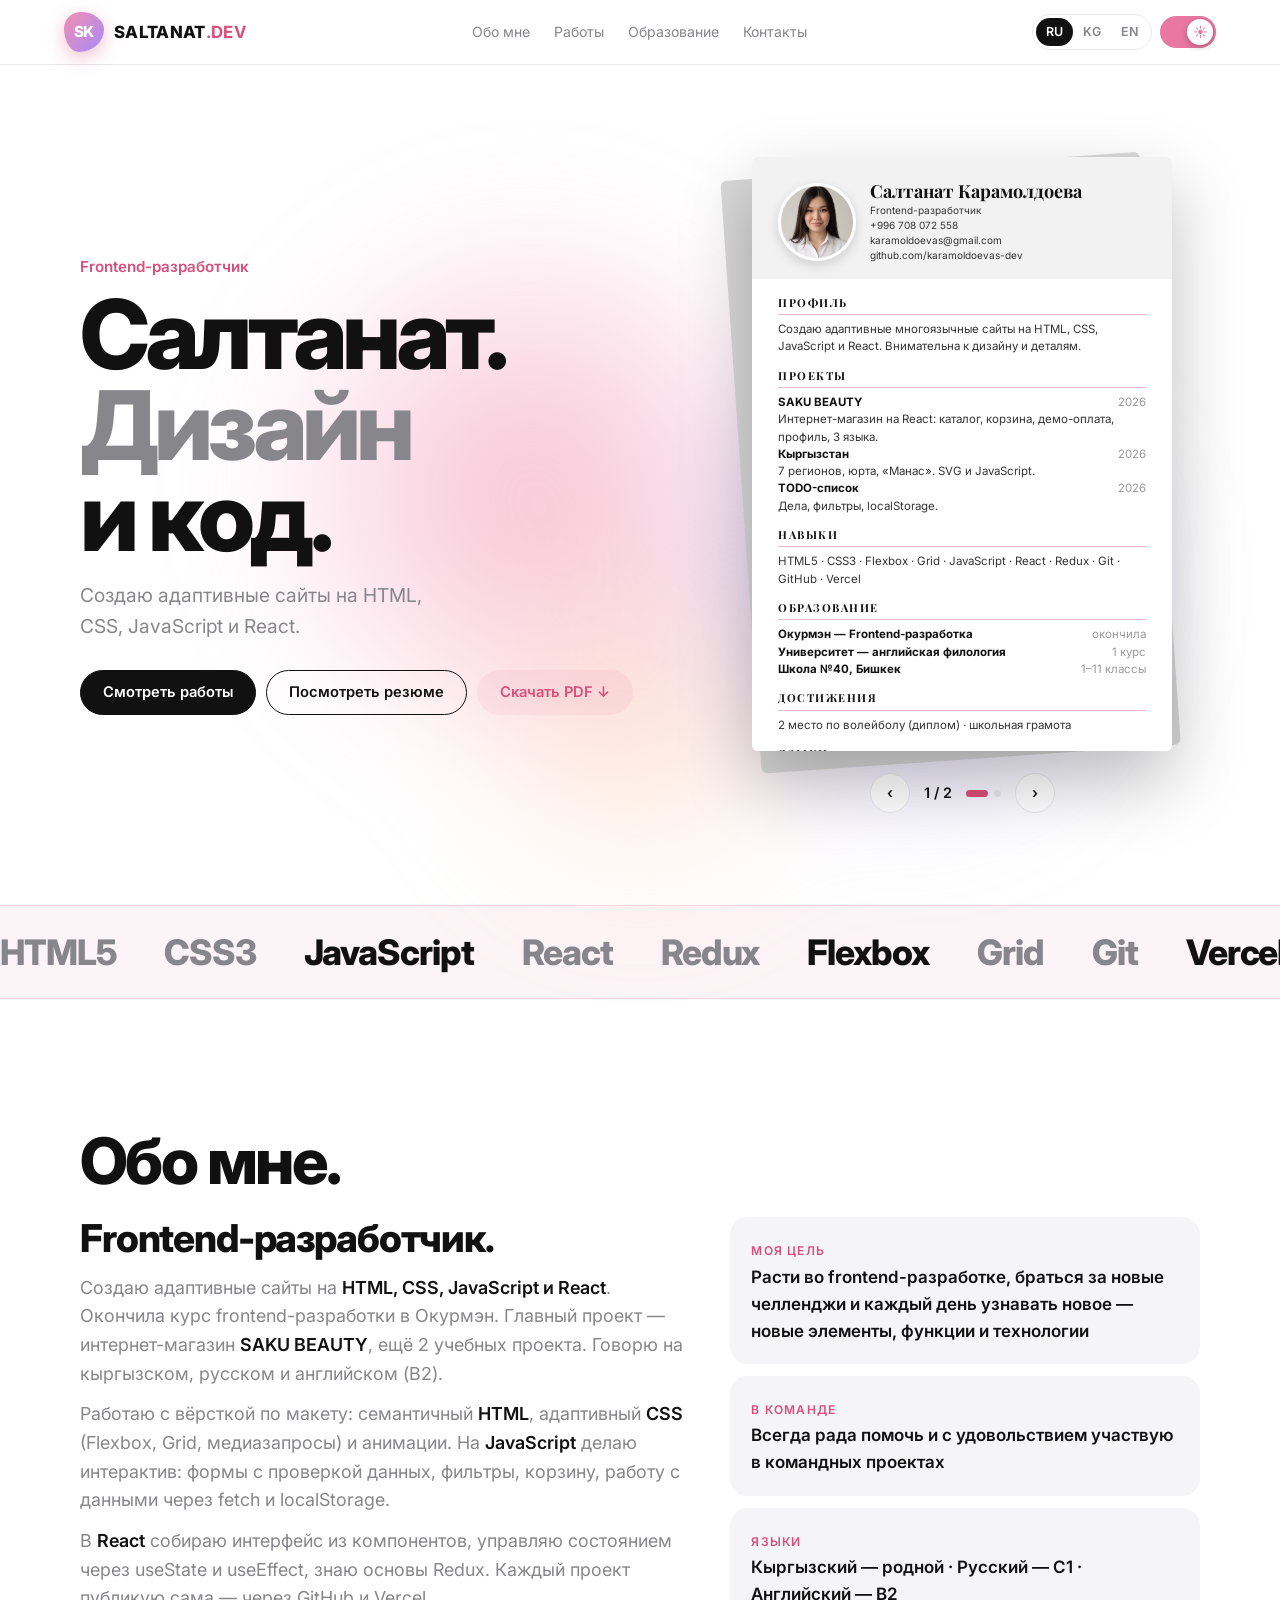
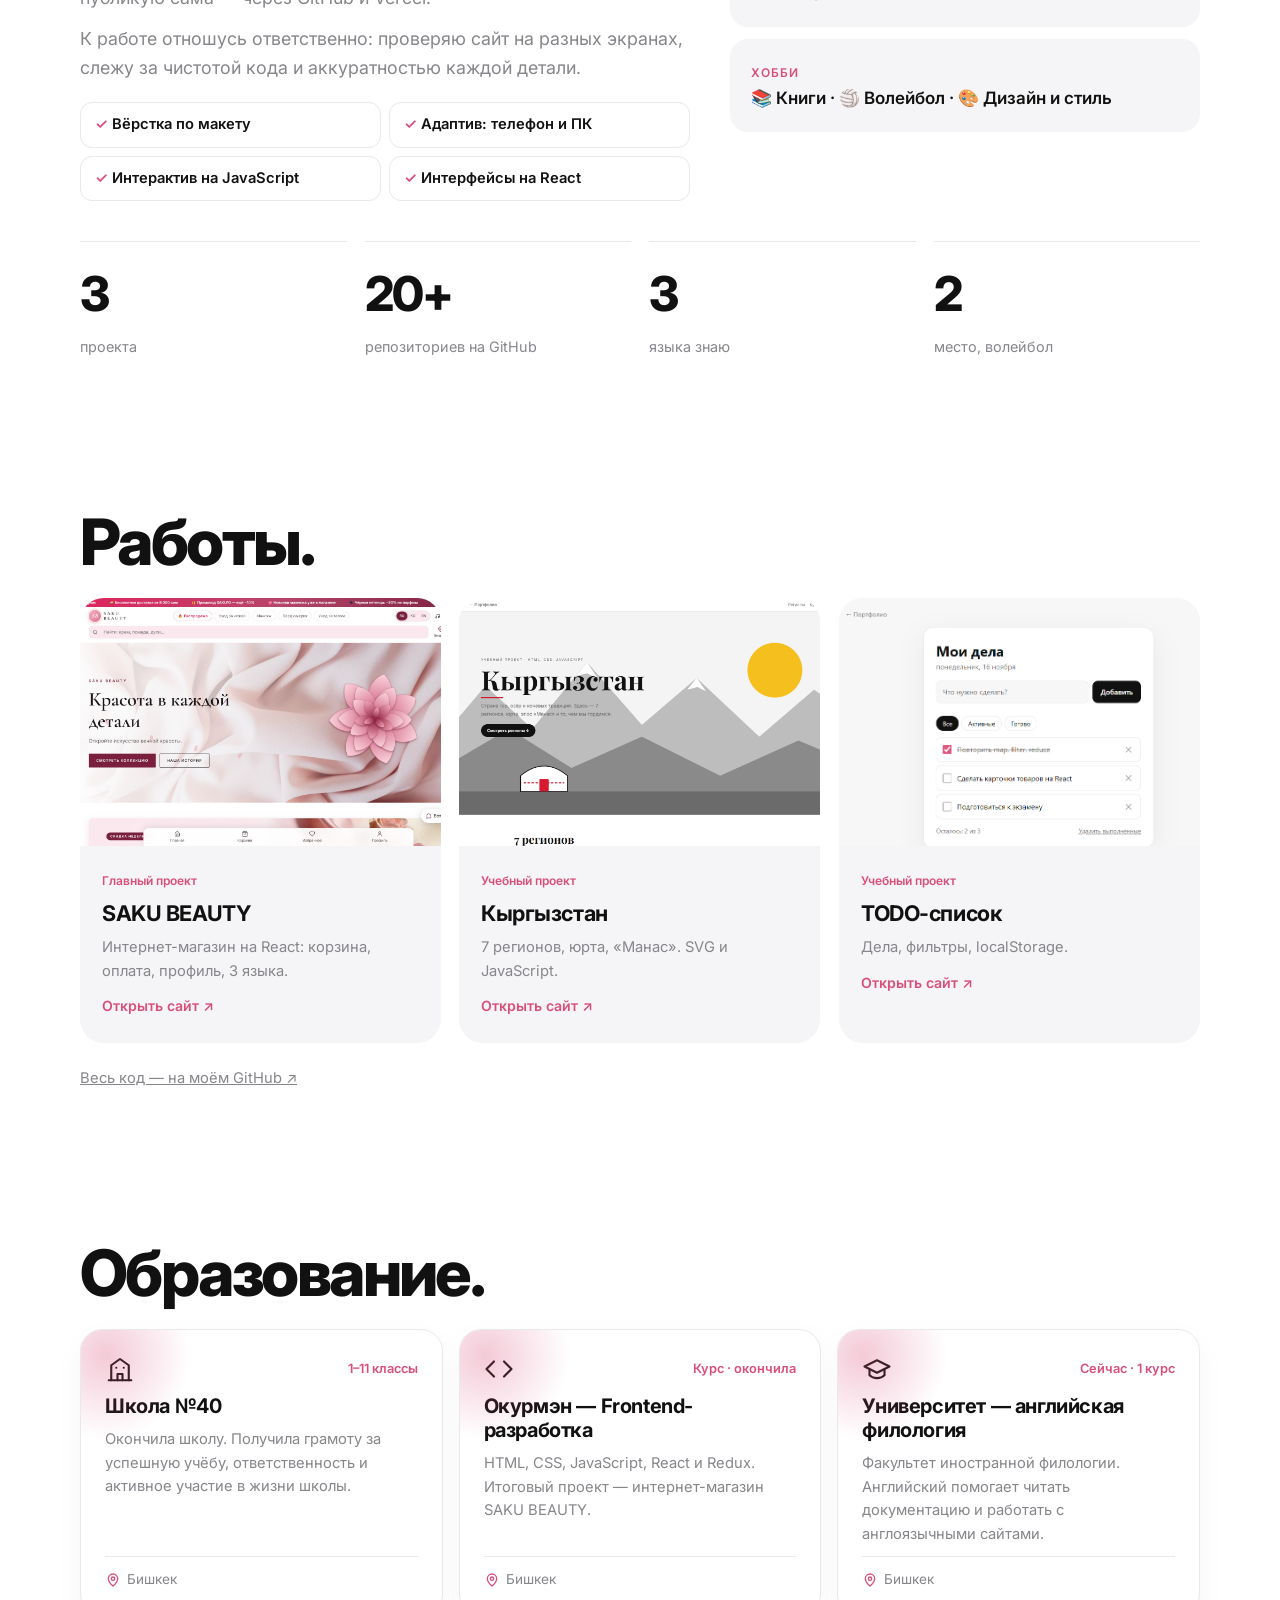
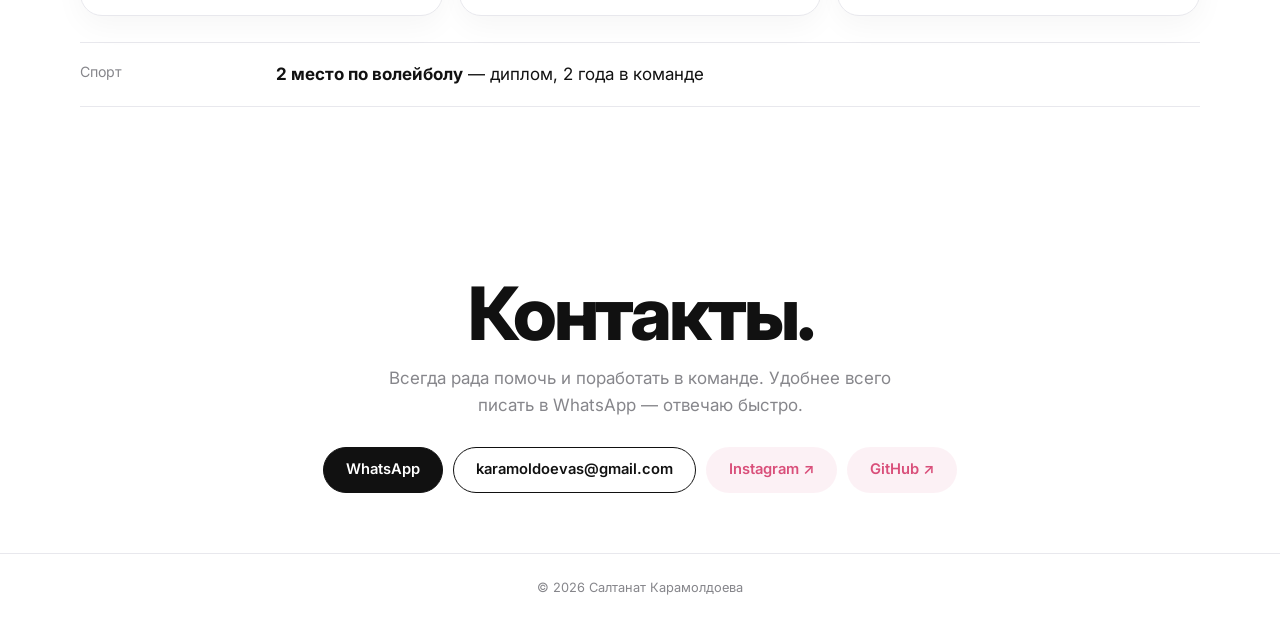
==== commit 0d468313: "Add files via upload" ====
--- a/index.html
+++ b/index.html
@@ -1,272 +1,239 @@
 <!DOCTYPE html>
-<html lang="en">
+<html lang="ru">
 <head>
   <meta charset="UTF-8">
   <meta name="viewport" content="width=device-width, initial-scale=1.0">
   <meta name="color-scheme" content="light dark">
-  <meta name="theme-color" content="#fbf3f4">
-  <title>Saltanat Karamoldoeva — Frontend Developer</title>
-  <meta name="description" content="Saltanat Karamoldoeva — aspiring frontend developer from Bishkek. First-year English Philology student. HTML, CSS, JavaScript, React.">
+  <meta name="theme-color" content="#ffffff">
+  <title>Салтанат Карамолдоева — Frontend-разработчик</title>
+  <meta name="description" content="Saltanat Karamoldoeva — frontend developer. HTML, CSS, JavaScript, React. Projects: SAKU BEAUTY, Kyrgyzstan, TODO.">
   <meta property="og:title" content="Saltanat Karamoldoeva — Frontend Developer">
-  <meta property="og:description" content="Aspiring frontend developer from Bishkek. Projects, education and contacts.">
+  <meta property="og:description" content="Design and code. Projects, CV and contacts.">
   <meta property="og:image" content="https://saltanat-portfolio.vercel.app/images/my-photo.jpg">
+  <!-- значок-логотип на вкладке браузера: розово-сиреневая «капля» с буквами SK -->
   <link rel="icon" type="image/svg+xml" href="images/favicon.svg">
-
-  <!-- Тема день/ночь ставится сразу, до загрузки страницы, чтобы не было белой вспышки -->
+  <link rel="icon" type="image/png" sizes="180x180" href="images/logo-180.png">
+  <link rel="apple-touch-icon" href="images/logo-180.png">
+
+  <!-- тема день/ночь ставится сразу, чтобы не было белой вспышки -->
   <script>
-    try {
-      var dark = matchMedia('(prefers-color-scheme: dark)').matches;
-      document.documentElement.dataset.theme = dark ? 'dark' : 'light';
-    } catch (e) {}
+    try { document.documentElement.dataset.theme = matchMedia('(prefers-color-scheme: dark)').matches ? 'dark' : 'light' } catch (e) {}
   </script>
 
   <link rel="preconnect" href="https://fonts.googleapis.com">
   <link rel="preconnect" href="https://fonts.gstatic.com" crossorigin>
-  <link href="https://fonts.googleapis.com/css2?family=Playfair+Display:wght@500;600;700&family=Inter:wght@400;500;600&display=swap" rel="stylesheet">
+  <link href="https://fonts.googleapis.com/css2?family=Inter:wght@400;500;600;800&family=Playfair+Display:ital,wght@0,600;0,700;1,600&display=swap" rel="stylesheet">
   <link rel="stylesheet" href="style.css">
 </head>
 <body>
 
-  <!-- ШАПКА: маленькое фото появляется, когда большое уезжает -->
-  <header class="bar">
-    <a href="#home" class="logo">
-      <img class="logo-photo" id="logoPhoto" src="images/my-photo.jpg" alt="">
-      <span>Saltanat<b>.</b></span>
+  <!-- ===== ШАПКА ===== -->
+  <header class="nav">
+    <!-- логотип: «живая капля» SK + надпись -->
+    <a class="brand" href="#home" aria-label="Saltanat — на главную">
+      <span class="mark">SK</span>
+      <span class="word">SALTANAT<b>.DEV</b></span>
     </a>
-    <nav class="links">
-      <a href="#about" data-i18n="navAbout">About</a>
-      <a href="#education" data-i18n="navEdu">Education</a>
-      <a href="#skills" data-i18n="navSkills">Skills</a>
-      <a href="#projects" data-i18n="navProjects">Projects</a>
-      <a href="#contact" data-i18n="navContact">Contact</a>
+    <nav class="menu">
+      <a href="#about" data-i18n="navAbout">Обо мне</a>
+      <a href="#work" data-i18n="navWork">Работы</a>
+      <a href="#edu" data-i18n="navEdu">Образование</a>
+      <a href="#contact" data-i18n="navContact">Контакты</a>
     </nav>
     <div class="tools">
       <div class="langs" role="group" aria-label="Language">
-        <button data-lang="ru">RU</button>
-        <button data-lang="kg">KG</button>
-        <button data-lang="en">EN</button>
-      </div>
-      <button class="theme-btn" id="themeBtn" aria-label="Day / night">
-        <span class="sun">☀</span><span class="moon">☾</span>
+        <button data-lang="ru">RU</button><button data-lang="kg">KG</button><button data-lang="en">EN</button>
+      </div>
+      <!-- переключатель как в iPhone: включён = день, выключен = ночь -->
+      <button class="switch" id="theme" role="switch" aria-checked="true" aria-label="День / ночь">
+        <span class="knob"><span class="sun">☀</span><span class="moon">☾</span></span>
       </button>
     </div>
   </header>
 
-  <!-- 1. ГЛАВНЫЙ ЭКРАН: слева лист А4 с резюме (листается внутри), справа текст -->
-  <section class="intro" id="home">
-
-    <!-- ЛИСТ А4 -->
-    <div class="paper-wrap" id="heroCard">
-      <div class="paper-stack">
-        <article class="paper" tabindex="0" aria-label="CV">
-          <header class="cv-head">
-            <img src="images/my-photo.jpg" alt="Saltanat Karamoldoeva">
-            <div>
-              <h2 data-i18n="name">Saltanat Karamoldoeva</h2>
-              <p class="cv-role" data-i18n="role">Aspiring Frontend Developer</p>
-              <p class="cv-contacts"><span data-i18n="chipCity">Bishkek, Kyrgyzstan</span><br>karamoldoevas@gmail.com<br>github.com/karamoldoevas-dev</p>
+  <div class="wrap">
+    <!-- ===== 1. ГЛАВНЫЙ ЭКРАН: текст слева, лист А4 справа ===== -->
+    <section class="hero" id="home">
+      <!-- мягкие цветные пятна на фоне, медленно плавают -->
+      <div class="glow" aria-hidden="true"><span class="g1"></span><span class="g2"></span><span class="g3"></span></div>
+
+      <div class="from-left">
+        <p class="eyebrow" data-i18n="role">Frontend-разработчик</p>
+        <h1><span data-i18n="firstName">Салтанат</span>.<br><span class="grey" data-i18n="heroDesign">Дизайн</span><br><span data-i18n="heroCode">и код.</span></h1>
+        <p class="lead" data-i18n="heroText">Создаю адаптивные сайты на HTML, CSS, JavaScript и React.</p>
+        <div class="links">
+          <a class="btn" href="#work" data-i18n="btnWork">Смотреть работы</a>
+          <a class="btn line" id="cvView" href="cv/Saltanat-Karamoldoeva-CV-RU.pdf" target="_blank" rel="noopener" data-i18n="cvView">Посмотреть резюме</a>
+          <a class="btn soft" id="cvLink" href="cv/Saltanat-Karamoldoeva-CV-RU.pdf" download data-i18n="cvDownload">Скачать PDF ↓</a>
+        </div>
+      </div>
+
+      <!-- лист А4 = резюме (2 листа, перелистываются сами). Он же печатается в PDF -->
+      <div class="cv-3d">
+        <div class="stack" id="stack">
+          <article class="paper page on" tabindex="0" aria-label="CV 1">
+            <header class="cv-head">
+              <img src="images/my-photo.jpg" alt="Saltanat Karamoldoeva">
+              <div>
+                <h3 data-i18n="name">Салтанат Карамолдоева</h3>
+                <p><span data-i18n="role">Frontend-разработчик</span><br>+996 708 072 558<br>karamoldoevas@gmail.com<br>github.com/karamoldoevas-dev</p>
+              </div>
+            </header>
+            <h4 data-i18n="cvProfile">Профиль</h4>
+            <p data-i18n="cvProfileText">…</p>
+            <h4 data-i18n="workTitle">Проекты</h4>
+            <div class="row"><b>SAKU BEAUTY</b><span>2026</span></div><p data-i18n="p1Short">…</p>
+            <div class="row"><b data-i18n="p2Title">Кыргызстан</b><span>2026</span></div><p data-i18n="p2Short">…</p>
+            <div class="row"><b data-i18n="p3Title">TODO-список</b><span>2026</span></div><p data-i18n="p3Short">…</p>
+            <h4 data-i18n="skillsTitle">Навыки</h4>
+            <p>HTML5 · CSS3 · Flexbox · Grid · JavaScript · React · Redux · Git · GitHub · Vercel</p>
+            <h4 data-i18n="eduTitle">Образование</h4>
+            <div class="row"><b data-i18n="courseName">Окурмэн — Frontend-разработка</b><span data-i18n="finished">окончила</span></div>
+            <div class="row"><b data-i18n="uniName">Университет — английская филология</b><span data-i18n="year1">1 курс</span></div>
+            <div class="row"><b data-i18n="schoolName">Школа №40, Бишкек</b><span data-i18n="grades">1–11 классы</span></div>
+            <h4 data-i18n="achTitle">Достижения</h4>
+            <p data-i18n="achShort">…</p>
+            <h4 data-i18n="langsTitle">Языки</h4>
+            <p data-i18n="langsLine">…</p>
+          </article>
+
+          <article class="paper page" tabindex="0" aria-label="CV 2">
+            <header class="cv-head no-photo">
+              <div><h3 data-i18n="name">Салтанат Карамолдоева</h3><p><span data-i18n="role">Frontend-разработчик</span><br><span data-i18n="page2Sub">Лист 2 — письмо и проекты</span></p></div>
+            </header>
+            <h4 data-i18n="whyTitle">Почему я</h4>
+            <div class="letter">
+              <p data-i18n="letter1">…</p>
+              <p data-i18n="letter2">…</p>
+              <p data-i18n="letter3">…</p>
+              <p class="sign" data-i18n="sign">— Салтанат</p>
             </div>
-          </header>
-
-          <h3 data-i18n="cvProfile">Profile</h3>
-          <p data-i18n="cvProfileText">…</p>
-
-          <h3 data-i18n="eduTitle">Education</h3>
-          <div class="cv-item">
-            <div class="cv-row"><b data-i18n="uniName">…</b><span data-i18n="uniWhen">2026 — now</span></div>
-            <p data-i18n="uniText">…</p>
+            <h4 data-i18n="workTitle">Проекты</h4>
+            <div class="thumbs">
+              <div><span class="pic"><img src="images/saku-beauty.jpg" alt=""></span><b>SAKU BEAUTY</b><span data-i18n="p1Tiny">Интернет-магазин на React</span></div>
+              <div><span class="pic"><img src="images/kyrgyzstan.png" alt=""></span><b data-i18n="p2Title">Кыргызстан</b><span data-i18n="p2Tiny">Регионы и традиции</span></div>
+              <div><span class="pic"><img src="images/todo.png" alt=""></span><b data-i18n="p3Title">TODO-список</b><span data-i18n="p3Tiny">Дела на JavaScript</span></div>
+            </div>
+          </article>
+        </div>
+        <!-- счётчик листов -->
+        <div class="pager">
+          <button id="prevPage" aria-label="‹">‹</button>
+          <span id="pageNum">1 / 2</span>
+          <span class="dots" id="dots"><i class="on"></i><i></i></span>
+          <button id="nextPage" aria-label="›">›</button>
+        </div>
+      </div>
+    </section>
+  </div>
+
+  <!-- ===== БЕГУЩАЯ СТРОКА НАВЫКОВ ===== -->
+  <div class="marquee" aria-hidden="true"><div class="track"><span>HTML5</span><span>CSS3</span><span>JavaScript</span><span>React</span><span>Redux</span><span>Flexbox</span><span>Grid</span><span>Git</span><span>Vercel</span></div></div>
+
+  <div class="wrap">
+    <!-- ===== 2. ОБО МНЕ ===== -->
+    <section class="big" id="about">
+      <h2 class="from-left" data-i18n="aboutTitle">Обо мне.</h2>
+      <div class="about-grid">
+        <div class="about-text from-left">
+          <q data-i18n="role">Frontend-разработчик</q>
+          <p data-i18n="about1">…</p>
+          <p data-i18n="about2">…</p>
+          <p data-i18n="about3">…</p>
+          <p data-i18n="about4">…</p>
+          <ul class="does">
+            <li data-i18n="does1">Вёрстка по макету</li>
+            <li data-i18n="does2">Адаптив: телефон и ПК</li>
+            <li data-i18n="does3">Интерактив на JavaScript</li>
+            <li data-i18n="does4">Интерфейсы на React</li>
+          </ul>
+        </div>
+        <div class="about-side from-right">
+          <div tabindex="0"><small data-i18n="goalTitle">Моя цель</small><p data-i18n="goalText">…</p></div>
+          <div tabindex="0"><small data-i18n="teamTitle">В команде</small><p data-i18n="teamText">…</p></div>
+          <div tabindex="0"><small data-i18n="langsTitle">Языки</small><p data-i18n="langsLine">…</p></div>
+          <div tabindex="0"><small data-i18n="hobbiesTitle">Хобби</small><p data-i18n="hobbiesLine">…</p></div>
+        </div>
+      </div>
+      <div class="facts">
+        <div><b data-to="3">0</b><span data-i18n="statProjects">проекта</span></div>
+        <div><b data-to="20" data-plus="+">0</b><span data-i18n="statRepos">репозиториев на GitHub</span></div>
+        <div><b data-to="3">0</b><span data-i18n="statLangs">языка знаю</span></div>
+        <div><b data-to="2">0</b><span data-i18n="statVolley">место, волейбол</span></div>
+      </div>
+    </section>
+
+    <!-- ===== 3. РАБОТЫ ===== -->
+    <section class="big" id="work">
+      <h2 class="from-left" data-i18n="workTitleDot">Работы.</h2>
+      <div class="cards">
+        <a class="card" data-tilt href="https://saku-beauty-final.vercel.app" target="_blank" rel="noopener">
+          <img src="images/saku-beauty.jpg" alt="SAKU BEAUTY">
+          <div><small data-i18n="kindMain">Главный проект</small><h3>SAKU BEAUTY</h3><p data-i18n="p1Text">…</p><span class="go" data-i18n="openSite">Открыть сайт ↗</span></div>
+        </a>
+        <a class="card" data-tilt href="projects/kyrgyzstan/">
+          <img src="images/kyrgyzstan.png" alt="">
+          <div><small data-i18n="kindStudy">Учебный проект</small><h3 data-i18n="p2Title">Кыргызстан</h3><p data-i18n="p2Text">…</p><span class="go" data-i18n="openSite">Открыть сайт ↗</span></div>
+        </a>
+        <a class="card" data-tilt href="projects/todo/">
+          <img src="images/todo.png" alt="">
+          <div><small data-i18n="kindStudy">Учебный проект</small><h3 data-i18n="p3Title">TODO-список</h3><p data-i18n="p3Text">…</p><span class="go" data-i18n="openSite">Открыть сайт ↗</span></div>
+        </a>
+      </div>
+      <p class="code-link"><a href="https://github.com/karamoldoevas-dev" target="_blank" rel="noopener" data-i18n="allCode">Весь код — на моём GitHub ↗</a></p>
+    </section>
+
+    <!-- ===== 4. ОБРАЗОВАНИЕ ===== -->
+    <section class="big" id="edu">
+      <h2 class="from-left" data-i18n="eduTitleDot">Образование.</h2>
+      <div class="edu">
+        <article class="edu-card from-left">
+          <div class="edu-top">
+            <span class="ic"><svg viewBox="0 0 24 24"><path d="M3 21h18"/><path d="M5 21V9l7-5 7 5v12"/><path d="M10 21v-5h4v5"/><path d="M9 11h.01M15 11h.01"/></svg></span>
+            <small data-i18n="grades">1–11 классы</small>
           </div>
-          <div class="cv-item">
-            <div class="cv-row"><b data-i18n="courseName">…</b><span>2026</span></div>
-            <p data-i18n="courseText">…</p>
+          <h3 data-i18n="schoolTitle">Школа №40</h3>
+          <p data-i18n="schoolText">…</p>
+          <span class="place"><svg viewBox="0 0 24 24"><path d="M12 21s-7-6-7-11a7 7 0 0 1 14 0c0 5-7 11-7 11z"/><circle cx="12" cy="10" r="2.5"/></svg><span data-i18n="city">Бишкек</span></span>
+        </article>
+        <article class="edu-card from-left">
+          <div class="edu-top">
+            <span class="ic"><svg viewBox="0 0 24 24"><polyline points="16 18 22 12 16 6"/><polyline points="8 6 2 12 8 18"/></svg></span>
+            <small data-i18n="courseWhen">Курс · окончила</small>
           </div>
-          <div class="cv-item">
-            <div class="cv-row"><b data-i18n="schoolName">…</b><span>2026</span></div>
-            <p data-i18n="schoolText">…</p>
+          <h3 data-i18n="courseName">Окурмэн — Frontend-разработка</h3>
+          <p data-i18n="courseText">…</p>
+          <span class="place"><svg viewBox="0 0 24 24"><path d="M12 21s-7-6-7-11a7 7 0 0 1 14 0c0 5-7 11-7 11z"/><circle cx="12" cy="10" r="2.5"/></svg><span data-i18n="city">Бишкек</span></span>
+        </article>
+        <article class="edu-card from-right">
+          <div class="edu-top">
+            <span class="ic"><svg viewBox="0 0 24 24"><path d="M22 10 12 5 2 10l10 5 10-5Z"/><path d="M6 12v5c3 3 9 3 12 0v-5"/></svg></span>
+            <small data-i18n="uniWhen">Сейчас · 1 курс</small>
           </div>
-
-          <h3 data-i18n="skillsTitle">Skills</h3>
-          <p>HTML5 · CSS3 · JavaScript · React · Responsive Design · Flexbox · CSS Grid · Git · GitHub · VS Code</p>
-
-          <h3 data-i18n="langsTitle">Languages</h3>
-          <p><span data-i18n="langKg">Kyrgyz</span> — C1 · <span data-i18n="langRu">Russian</span> — C1 · <span data-i18n="langEn">English</span> — B2</p>
-
-          <h3 data-i18n="projectsTitle">Projects</h3>
-          <div class="cv-item">
-            <div class="cv-row"><b>SAKU BEAUTY</b><span>2026</span></div>
-            <p data-i18n="sakuText">…</p>
-            <p class="cv-link">saku-beauty-final.vercel.app</p>
-          </div>
-
-          <h3 data-i18n="hobbiesTitle">Hobbies</h3>
-          <p><span data-i18n="hobby1">Reading books</span> · <span data-i18n="hobby2">Volleyball</span> · <span data-i18n="hobby3">Design and style</span></p>
+          <h3 data-i18n="uniName">Университет — английская филология</h3>
+          <p data-i18n="uniText">…</p>
+          <span class="place"><svg viewBox="0 0 24 24"><path d="M12 21s-7-6-7-11a7 7 0 0 1 14 0c0 5-7 11-7 11z"/><circle cx="12" cy="10" r="2.5"/></svg><span data-i18n="city">Бишкек</span></span>
         </article>
       </div>
-      <p class="paper-hint" data-i18n="cvHint">Scroll inside the page ↕</p>
-    </div>
-
-    <!-- ТЕКСТ СПРАВА -->
-    <div class="intro-text">
-      <ul class="badges">
-        <li data-i18n="badge1">🎓 Student</li>
-        <li data-i18n="badge2">💻 Frontend</li>
-        <li data-i18n="badge3">📍 Bishkek</li>
+      <ul class="rows">
+        <li><small data-i18n="sport">Спорт</small><span data-i18n="volleyRow">…</span></li>
       </ul>
-      <p class="hello" data-i18n="hello">Hello, I'm</p>
-      <h1><span class="accent" data-i18n="firstName">Saltanat</span><br><span data-i18n="lastName">Karamoldoeva</span></h1>
-      <p class="role" data-i18n="role">Aspiring Frontend Developer</p>
-      <ul class="checks">
-        <li data-i18n="check1">…</li>
-        <li data-i18n="check2">…</li>
-        <li data-i18n="check3">…</li>
-      </ul>
-      <div class="stats">
-        <div><b>3</b><span data-i18n="statLangs">languages</span></div>
-        <div><b>3</b><span data-i18n="statCourse">months of course</span></div>
-        <div><b>1</b><span data-i18n="statProject">live project</span></div>
-        <div><b>18</b><span data-i18n="statAge">years old</span></div>
-      </div>
-      <div class="intro-btns">
-        <a class="btn" href="#projects" data-i18n="btnProjects">My projects</a>
-        <button class="btn ghost" id="printBtn" data-i18n="cvDownload">Download CV</button>
-      </div>
-    </div>
-
-    <a class="scroll-hint" href="#about"><span data-i18n="scroll">Scroll</span> ↓</a>
-  </section>
-
-  <!-- ЛИСТ: вся остальная информация -->
-  <main class="sheet">
-
-    <!-- 2. ОБО МНЕ -->
-    <section class="block reveal" id="about">
-      <p class="label">01</p>
-      <h2 data-i18n="aboutTitle">About me</h2>
-      <p class="text" data-i18n="aboutText">…</p>
-      <div class="now">
-        <div>
-          <h3 data-i18n="nowTitle">Currently learning</h3>
-          <p>JavaScript · React</p>
-        </div>
-        <div>
-          <h3 data-i18n="goalTitle">My goal</h3>
-          <p data-i18n="goalText">…</p>
-        </div>
-      </div>
-    </section>
-
-    <!-- 3. ОБРАЗОВАНИЕ: линия времени -->
-    <section class="block reveal" id="education">
-      <p class="label">02</p>
-      <h2 data-i18n="eduTitle">Education</h2>
-      <ol class="timeline">
-        <li>
-          <span class="when" data-i18n="uniWhen">2026 — now</span>
-          <h3 data-i18n="uniName">…</h3>
-          <p data-i18n="uniText">…</p>
-        </li>
-        <li>
-          <span class="when">2026</span>
-          <h3 data-i18n="courseName">…</h3>
-          <p data-i18n="courseText">…</p>
-        </li>
-        <li>
-          <span class="when">2026</span>
-          <h3 data-i18n="schoolName">…</h3>
-          <p data-i18n="schoolText">…</p>
-        </li>
-      </ol>
-    </section>
-
-    <!-- 4. НАВЫКИ И ЯЗЫКИ -->
-    <section class="block reveal" id="skills">
-      <p class="label">03</p>
-      <h2 data-i18n="skillsTitle">Skills</h2>
-      <ul class="tags">
-        <li>HTML5</li><li>CSS3</li><li>JavaScript</li><li>React</li>
-        <li>Responsive Design</li><li>Flexbox</li><li>CSS Grid</li>
-        <li>Git</li><li>GitHub</li><li>VS Code</li>
-      </ul>
-
-      <h3 class="sub" data-i18n="langsTitle">Languages</h3>
-      <div class="levels">
-        <div class="level"><span data-i18n="langKg">Kyrgyz</span><div class="track"><i style="--w:90%"></i></div><b>C1</b></div>
-        <div class="level"><span data-i18n="langRu">Russian</span><div class="track"><i style="--w:90%"></i></div><b>C1</b></div>
-        <div class="level"><span data-i18n="langEn">English</span><div class="track"><i style="--w:72%"></i></div><b>B2</b></div>
-      </div>
-    </section>
-
-    <!-- 5. ПРОЕКТЫ -->
-    <section class="block reveal" id="projects">
-      <p class="label">04</p>
-      <h2 data-i18n="projectsTitle">Projects</h2>
-      <article class="project">
-        <img src="images/saku-beauty.webp" alt="SAKU BEAUTY">
-        <div class="project-info">
-          <h3>SAKU BEAUTY</h3>
-          <p data-i18n="sakuText">…</p>
-          <ul class="tags small"><li>React</li><li>Vite</li><li>CSS</li><li>Framer Motion</li></ul>
-          <div class="project-links">
-            <a class="btn" href="https://saku-beauty-final.vercel.app" target="_blank" rel="noopener" data-i18n="liveSite">Live site</a>
-            <a class="btn ghost" href="https://github.com/karamoldoevas-dev/saku-beauty-final" target="_blank" rel="noopener">GitHub</a>
-          </div>
-        </div>
-      </article>
-      <div class="soon">
-        <span>✿</span>
-        <p data-i18n="soonText">More projects are coming soon — I'm building something new right now.</p>
-      </div>
-    </section>
-
-    <!-- 6. ХОББИ — ЭТОТ БЛОК ДЕЛАЕТ САЛТАНАТ САМА (инструкция в файле ЗАДАНИЕ-ХОББИ.md) -->
-    <section class="block reveal" id="hobbies">
-      <p class="label">05</p>
-      <h2 data-i18n="hobbiesTitle">Hobbies</h2>
-      <div class="hobbies">
-        <!-- ✍ Вставьте сюда 3 карточки хобби. Пример одной карточки:
-
-        <div class="hobby">
-          <span class="hobby-icon">📚</span>
-          <h3 data-i18n="hobby1">Reading books</h3>
-        </div>
-
-        --> 
-        <div class="hobby">
-          <span class="hobby-icon">📚</span>
-          <h3 data-i18n="hobby1">Reading books</h3>
-        </div>
-       <div class="hobby">
-         <span class="hobby-icon">🏐</span>
-         <h3 data-i18n="hobby2">Volleyball</h3>
-       </div>
-       <div class="hobby">
-         <span class="hobby-icon">🎨</span>
-         <h3 data-i18n="hobby3">Design and style</h3>
-         </div>
-      </div>
-    </section>
-
-    <!-- 7. КОНТАКТЫ -->
-    <section class="block reveal contact" id="contact">
-      <p class="label">06</p>
-      <h2 data-i18n="contactTitle">Let's connect</h2>
-      <p class="text" data-i18n="contactText">…</p>
-      <div class="mail">
-        <a href="mailto:karamoldoevas@gmail.com">karamoldoevas@gmail.com</a>
-        <button class="btn ghost" id="copyBtn" data-i18n="copy">Copy</button>
-      </div>
-      <div class="socials">
-        <a href="https://github.com/karamoldoevas-dev" target="_blank" rel="noopener">GitHub</a>
-        <a href="https://instagram.com/moonella_uis_09" target="_blank" rel="noopener">Instagram</a>
-      </div>
-    </section>
-
-    <footer class="foot">
-      © <span id="year">2026</span> <span data-i18n="name">Saltanat Karamoldoeva</span>
-    </footer>
-  </main>
-
-  <div class="toast" id="toast" role="status"></div>
+    </section>
+
+    <!-- ===== 5. КОНТАКТЫ ===== -->
+    <section class="contact" id="contact">
+      <h2 class="from-left" data-i18n="contactTitle">Контакты.</h2>
+      <p data-i18n="contactText">…</p>
+      <div class="links center">
+        <a class="btn" href="https://wa.me/996708072558" target="_blank" rel="noopener">WhatsApp</a>
+        <a class="btn line" href="mailto:karamoldoevas@gmail.com">karamoldoevas@gmail.com</a>
+        <a class="btn soft" href="https://instagram.com/moonella_uis_09" target="_blank" rel="noopener">Instagram ↗</a>
+        <a class="btn soft" href="https://github.com/karamoldoevas-dev" target="_blank" rel="noopener">GitHub ↗</a>
+      </div>
+    </section>
+  </div>
+
+  <footer class="foot">© <span id="year">2026</span> <span data-i18n="name">Салтанат Карамолдоева</span></footer>
 
   <script src="script.js"></script>
 </body>
--- a/style.css
+++ b/style.css
@@ -1,258 +1,238 @@
-/* ===== ЦВЕТА: день и ночь ===== */
-:root {
-  --page: #fbf3f4;      /* фон вокруг листа */
-  --sheet: #fffdfb;     /* сам лист */
-  --ink: #2b1d21;       /* основной текст */
-  --muted: #7a6469;     /* серый текст */
-  --accent: #8e1f3d;    /* бордовый */
-  --blush: #f6dfe4;     /* нежно-розовый */
-  --line: #eedde1;      /* линии */
-  --on-accent: #fff;
-  --shadow: 0 30px 80px rgba(142, 31, 61, .12);
-}
-[data-theme="dark"] {
-  --page: #120a0d;
-  --sheet: #1d1116;
-  --ink: #f6e9ea;
-  --muted: #c2a8af;
-  --accent: #ec9fb3;
-  --blush: #3a1a26;
-  --line: #3a2530;
-  --on-accent: #1d1116;
-  --shadow: 0 0 60px rgba(236, 159, 179, .12);
-}
+/* ===== ЦВЕТА: день (белый) и ночь (чёрный) + немного розового ===== */
+:root { --bg:#fff; --ink:#111; --muted:#86868b; --line:#e8e8ed; --soft:#f5f5f7; --pink:#d94f7a; }
+[data-theme="dark"] { --bg:#000; --ink:#f5f5f7; --muted:#8e8e93; --line:#2c2c2e; --soft:#111; --pink:#f49ab4; }
+/* смена темы кругом (View Transitions) */
+::view-transition-old(root), ::view-transition-new(root) { animation:none; mix-blend-mode:normal; }
 
 /* ===== ОСНОВА ===== */
-* { box-sizing: border-box; margin: 0; padding: 0; }
-html { scroll-behavior: smooth; scroll-padding-top: 80px; }
-body {
-  font: 16px/1.7 Inter, system-ui, sans-serif;
-  color: var(--ink);
-  background:
-    radial-gradient(60% 40% at 10% 0%, var(--blush), transparent 70%),
-    radial-gradient(50% 40% at 100% 30%, var(--blush), transparent 70%),
-    var(--page);
-  transition: background-color .5s, color .5s;
-}
-h1, h2, h3, .logo { font-family: 'Playfair Display', Georgia, serif; line-height: 1.15; }
-a { color: inherit; }
-ul, ol { list-style: none; }
-button { font: inherit; color: inherit; cursor: pointer; }
-:focus-visible { outline: 2px solid var(--accent); outline-offset: 3px; }
+* { box-sizing:border-box; margin:0; padding:0; }
+html { scroll-behavior:smooth; scroll-padding-top:70px; overflow-x:clip; }
+body { font:17px/1.6 Inter, system-ui, sans-serif; color:var(--ink); background:var(--bg); overflow-x:clip; -webkit-font-smoothing:antialiased; transition:background .3s, color .3s; }
+a { color:inherit; } ul { list-style:none; } button { font:inherit; cursor:pointer; color:inherit; }
+:focus-visible { outline:2px solid var(--pink); outline-offset:3px; }
+.wrap { width:min(1120px, calc(100% - 32px)); margin:0 auto; }
 
 /* ===== ШАПКА ===== */
-.bar {
-  position: sticky; top: 0; z-index: 10;
-  display: flex; align-items: center; gap: 24px;
-  padding: 12px clamp(16px, 4vw, 40px);
-  background: color-mix(in srgb, var(--page) 80%, transparent);
-  backdrop-filter: blur(12px);
-  border-bottom: 1px solid var(--line);
-}
-.logo { display: flex; align-items: center; gap: 10px; font-size: 1.4rem; font-weight: 600; text-decoration: none; }
-.logo b { color: var(--accent); }
-.logo-photo { width: 36px; height: 36px; border-radius: 50%; object-fit: cover; object-position: center 30%; opacity: 0; transition: opacity .2s; }
-.links { display: flex; gap: 22px; margin: 0 auto; }
-.links a { text-decoration: none; color: var(--muted); font-size: .92rem; }
-.links a:hover { color: var(--accent); }
-.tools { display: flex; align-items: center; gap: 8px; margin-left: auto; }
-.langs { display: flex; border: 1px solid var(--line); border-radius: 999px; padding: 3px; }
-.langs button { background: none; border: 0; padding: 4px 10px; border-radius: 999px; font-size: .78rem; font-weight: 600; color: var(--muted); }
-.langs button.on { background: var(--accent); color: var(--on-accent); }
-.theme-btn { width: 38px; height: 38px; border-radius: 50%; border: 1px solid var(--line); background: var(--sheet); font-size: 1.1rem; display: grid; place-items: center; }
-.theme-btn .moon, [data-theme="dark"] .theme-btn .sun { display: none; }
-[data-theme="dark"] .theme-btn .moon { display: inline; }
-
-/* ===== ЛИСТ «А4» ===== */
-.sheet {
-  width: min(860px, calc(100% - 32px));
-  margin: 32px auto 48px;
-  background: var(--sheet);
-  border-radius: 24px;
-  box-shadow: var(--shadow);
-  border: 1px solid var(--line);
-  overflow: hidden;
-  transition: background-color .5s;
-}
-
-/* ===== ГЛАВНЫЙ ЭКРАН: слева лист А4, справа текст ===== */
-.intro {
-  width: min(1120px, calc(100% - 32px));
-  margin: 0 auto;
-  min-height: calc(100vh - 64px);
-  display: grid;
-  grid-template-columns: auto 1fr;   /* колонка листа + колонка текста */
-  align-items: center;
-  gap: clamp(32px, 6vw, 80px);
-  padding: 36px 0 12px;
-}
-
-/* лист А4: пропорции настоящего листа 210 × 297 мм */
-.paper-wrap { transform-origin: center top; will-change: transform, opacity; animation: rise 1s ease-out both; }
-.paper-stack { position: relative; }
-.paper-stack::before {               /* розовый лист «под» главным — как стопка бумаги */
-  content: ""; position: absolute; inset: 0;
-  background: #f3c9d4; border-radius: 6px;
-  transform: rotate(-4deg) translate(-10px, 6px);
-}
-.paper {
-  position: relative;
-  width: min(430px, calc(76vh * 210 / 297));
-  aspect-ratio: 210 / 297;
-  overflow-y: auto;                  /* листается внутри */
-  overscroll-behavior: contain;
-  --px: 28px;                        /* отступ по бокам листа */
-  padding: 0 var(--px) 34px;
-  border-radius: 6px;
-  background: #fffdfc;
-  color: #2b1d21;
-  font-size: 12px; line-height: 1.55;
-  box-shadow: 0 2px 6px rgba(0, 0, 0, .06), 0 30px 60px rgba(142, 31, 61, .22);
-  scrollbar-width: thin; scrollbar-color: #d98fa3 transparent;
-  transition: transform .4s;
-}
-.paper:hover { transform: translateY(-4px); }
-/* розовая шапка листа: растягивается до краёв и подстраивается под высоту текста */
-.cv-head { display: flex; gap: 16px; align-items: center; margin: 0 calc(-1 * var(--px)) 22px; padding: 26px var(--px) 18px; background: #fbe3ea; }
-.cv-head img { width: 82px; height: 82px; border-radius: 50%; object-fit: cover; object-position: center 25%; border: 3px solid #fff; box-shadow: 0 4px 12px rgba(142, 31, 61, .2); flex-shrink: 0; }
-.cv-head h2 { font-size: 19px; color: #8e1f3d; }
-.cv-role { font-weight: 600; margin: 2px 0 4px; }
-.cv-contacts { color: #7a6469; font-size: 10.5px; line-height: 1.5; word-break: break-word; }
-.paper h3 {
-  font-size: 12.5px; letter-spacing: .14em; text-transform: uppercase; color: #8e1f3d;
-  border-bottom: 1px solid #eedde1; padding-bottom: 4px; margin: 18px 0 8px;
-}
-.cv-item { margin-bottom: 9px; }
-.cv-row { display: flex; justify-content: space-between; gap: 10px; }
-.cv-row span { color: #8e1f3d; font-size: 10.5px; white-space: nowrap; }
-.paper p { color: #4a383d; }
-.cv-link { color: #8e1f3d !important; font-size: 10.5px; }
-.paper-hint { text-align: center; margin-top: 18px; color: var(--muted); font-size: .8rem; }
-
-/* текст справа */
-.intro-text { animation: rise 1s .25s ease-out both; }
-@keyframes rise { from { opacity: 0; transform: translateY(24px); } to { opacity: 1; transform: none; } }
-.badges { display: inline-flex; flex-wrap: wrap; gap: 6px; padding: 5px; border: 1px solid var(--line); border-radius: 12px; margin-bottom: 22px; }
-.badges li { padding: 4px 12px; border-radius: 8px; background: var(--blush); font-size: .8rem; }
-.hello { letter-spacing: .3em; text-transform: uppercase; font-size: .75rem; font-weight: 600; color: var(--muted); }
-.intro h1 { font-size: clamp(2.6rem, 6vw, 4.4rem); margin: 6px 0 8px; }
-.accent { color: var(--accent); }
-.role { font-size: 1.15rem; font-weight: 500; }
-.checks { margin: 18px 0 24px; display: grid; gap: 6px; color: var(--muted); }
-.stats { display: grid; grid-template-columns: repeat(2, minmax(0, 1fr)); gap: 16px 28px; max-width: 420px; margin-bottom: 28px; }
-.stats div { display: flex; align-items: center; gap: 10px; }
-.stats b { font-family: 'Playfair Display', serif; font-size: 2rem; color: var(--accent); line-height: 1; }
-.stats span { color: var(--muted); font-size: .85rem; line-height: 1.3; }
-.intro-btns { display: flex; flex-wrap: wrap; gap: 10px; }
-
-.scroll-hint { grid-column: 1 / -1; justify-self: center; display: block; padding: 6px 14px; color: var(--muted); text-decoration: none; font-size: .85rem; animation: bob 2s ease-in-out infinite; }
-@keyframes bob { 50% { transform: translateY(5px); } }
-
-/* ===== БЛОКИ ===== */
-.block { padding: 40px clamp(20px, 6vw, 64px); border-top: 1px solid var(--line); }
-.sheet > .block:first-child { border-top: 0; }
-.label { font-family: 'Playfair Display', serif; color: var(--accent); font-size: .9rem; letter-spacing: .2em; }
-.block h2 { font-size: clamp(1.8rem, 4vw, 2.4rem); margin: 4px 0 18px; }
-.text { color: var(--muted); max-width: 62ch; }
-.sub { font-size: 1.3rem; margin: 28px 0 14px; }
-
-/* появление при прокрутке */
-.reveal { opacity: 0; transform: translateY(30px); transition: opacity .8s ease, transform .8s ease; }
-.reveal.in { opacity: 1; transform: none; }
+.nav { position:sticky; top:0; z-index:40; display:flex; align-items:center; justify-content:space-between; gap:12px; padding:12px clamp(16px,5vw,64px);
+  background:color-mix(in srgb, var(--bg) 80%, transparent); backdrop-filter:saturate(180%) blur(20px); border-bottom:1px solid var(--line); }
+/* логотип «живая капля»: буквы SK, розово-сиреневый градиент, форма плавно «дышит». Одинаковый днём и ночью */
+.brand { display:flex; align-items:center; gap:10px; text-decoration:none; }
+.mark { display:grid; place-items:center; width:40px; height:40px; flex-shrink:0; color:#fff; font-weight:800; font-size:.95rem; letter-spacing:-.04em; line-height:1;
+  background:linear-gradient(135deg, #f28fb0, #a78bfa); border-radius:42% 58% 63% 37% / 41% 44% 56% 59%;
+  box-shadow:0 6px 18px rgba(217,79,122,.35); animation:blob 7s ease-in-out infinite; transition:transform .3s cubic-bezier(.3,1.4,.5,1); }
+@keyframes blob { 50% { border-radius:63% 37% 38% 62% / 55% 61% 39% 45%; } }
+.brand:hover .mark { transform:scale(1.08); }
+.word { font-weight:800; font-size:1.05rem; letter-spacing:.02em; }
+.word b { color:var(--pink); }
+@media (max-width:420px) { .word { display:none; } } /* на маленьком телефоне — только квадрат */
+.menu { display:flex; gap:24px; font-size:.88rem; }
+.menu a { text-decoration:none; color:var(--muted); }
+.menu a:hover { color:var(--ink); }
+.tools { display:flex; align-items:center; gap:8px; }
+.langs { display:flex; border:1px solid var(--line); border-radius:999px; padding:3px; }
+.langs button { border:0; background:none; border-radius:999px; padding:4px 10px; font-size:.78rem; font-weight:600; color:var(--muted); }
+.langs button.on { background:var(--ink); color:var(--bg); }
+/* переключатель день/ночь как в iPhone: день — включён (розовый, кружок справа), ночь — выключен (серый, кружок слева) */
+.switch { position:relative; width:56px; height:32px; flex-shrink:0; border:0; border-radius:999px; padding:0; background:#3a3a3c; transition:background .35s ease; -webkit-tap-highlight-color:transparent; }
+[data-theme="light"] .switch { background:#e8789f; }
+.knob { position:absolute; top:3px; left:3px; width:26px; height:26px; border-radius:50%; background:#fff; box-shadow:0 2px 6px rgba(0,0,0,.25);
+  display:grid; place-items:center; font-size:14px; line-height:1; transition:transform .35s cubic-bezier(.3,1.4,.5,1); }
+[data-theme="light"] .knob { transform:translateX(24px); }
+.switch:active .knob { width:30px; } /* при нажатии кружок чуть растягивается, как в iPhone */
+[data-theme="light"] .switch:active .knob { transform:translateX(20px); }
+.knob .sun { display:none; color:#e8789f; } .knob .moon { color:#3a3a3c; }
+[data-theme="light"] .knob .sun { display:block; } [data-theme="light"] .knob .moon { display:none; }
+/* второй лист резюме: без фото */
+.cv-head.no-photo { padding-top:20px; padding-bottom:14px; }
+
+/* ===== КНОПКИ ===== */
+.links { display:flex; flex-wrap:wrap; gap:10px; margin-top:28px; align-items:center; }
+.links.center { justify-content:center; }
+.btn { display:inline-flex; align-items:center; min-height:44px; padding:10px 22px; border-radius:999px; background:var(--ink); color:var(--bg); border:1px solid var(--ink); text-decoration:none; font-weight:600; font-size:.92rem; transition:transform .2s, opacity .2s, background .3s; }
+.btn:hover { transform:translateY(-2px); }
+.btn:active { transform:scale(.97); }
+.btn.line { background:transparent; color:var(--ink); }
+.btn.soft { background:rgba(217,79,122,.08); color:var(--pink); border-color:transparent; }
+
+/* ===== ГЛАВНЫЙ ЭКРАН ===== */
+.hero { position:relative; isolation:isolate; min-height:calc(100vh - 60px); display:grid; grid-template-columns:1.1fr .9fr; gap:clamp(24px,5vw,64px); align-items:center; padding:40px 0; }
+.eyebrow { color:var(--pink); font-weight:600; font-size:.95rem; }
+.hero h1 { font-size:clamp(3rem,8vw,6rem); font-weight:800; letter-spacing:-.05em; line-height:.95; margin:10px 0 18px; }
+.grey { color:var(--muted); }
+.lead { color:var(--muted); font-size:1.2rem; max-width:30ch; }
+
+/* мягкие цветные пятна, которые плавают за главным экраном */
+.glow { position:absolute; inset:-10% -20%; z-index:-1; pointer-events:none; filter:blur(50px); }
+.glow span { position:absolute; border-radius:50%; opacity:.55; }
+.glow .g1 { width:42%; aspect-ratio:1; left:22%; top:18%; background:radial-gradient(circle, #f28fb0, transparent 65%); animation:float1 10s ease-in-out infinite; }
+.glow .g2 { width:38%; aspect-ratio:1; left:48%; top:30%; background:radial-gradient(circle, #b9a8ff, transparent 65%); animation:float2 12s ease-in-out infinite; }
+.glow .g3 { width:30%; aspect-ratio:1; left:35%; top:50%; background:radial-gradient(circle, #ffc7a8, transparent 65%); animation:float3 14s ease-in-out infinite; opacity:.4; }
+@keyframes float1 { 0%,100% { transform:translate(0,0) scale(1); } 33% { transform:translate(45%,20%) scale(1.2); } 66% { transform:translate(10%,45%) scale(.9); } }
+@keyframes float2 { 0%,100% { transform:translate(0,0) scale(1); } 33% { transform:translate(-45%,25%) scale(.85); } 66% { transform:translate(-15%,-35%) scale(1.15); } }
+@keyframes float3 { 0%,100% { transform:translate(0,0) scale(1); } 50% { transform:translate(55%,-40%) scale(1.3); } }
+[data-theme="dark"] .glow span { opacity:.6; }
+[data-theme="dark"] .glow .g3 { opacity:.4; }
+
+/* ===== ЛИСТ А4 (резюме) ===== */
+.cv-3d { perspective:1200px; justify-self:center; }
+.stack { position:relative; transform-origin:center bottom; transform-style:preserve-3d; animation:standUp 1.3s cubic-bezier(.2,.8,.2,1) .2s both; }
+@keyframes standUp { from { transform:rotateX(38deg) translateY(70px) scale(.85); opacity:0; } }
+.stack::before { content:""; position:absolute; inset:0; background:#d9d9d9; border-radius:6px; transform:rotate(-4deg) translate(-12px,8px); }
+[data-theme="dark"] .stack::before { background:#3a3a3a; }
+.paper { position:relative; width:min(420px, calc(76vh*210/297)); aspect-ratio:210/297; background:#fff; color:#111; border-radius:6px; padding:0 26px 26px; font-size:11.5px; line-height:1.5;
+  box-shadow:0 30px 70px rgba(0,0,0,.25); overflow-y:auto; overscroll-behavior:contain; scrollbar-width:thin; transition:transform .4s; }
+.paper:hover { transform:translateY(-6px); }
+.cv-head { display:flex; gap:14px; align-items:center; margin:0 -26px 16px; padding:24px 26px 16px; background:#f2f2f2; }
+.cv-head img { width:78px; height:78px; border-radius:50%; object-fit:cover; object-position:center 20%; border:3px solid #fff; box-shadow:0 4px 12px rgba(0,0,0,.15); flex-shrink:0; }
+.cv-head h3 { font-family:'Playfair Display',serif; font-size:18px; line-height:1.2; }
+.cv-head p { color:#666; font-size:10px; }
+.paper h4 { font-family:'Playfair Display',serif; font-size:11px; letter-spacing:.14em; text-transform:uppercase; border-bottom:1px solid #f0b8c9; padding-bottom:3px; margin:12px 0 6px; }
+.paper p { color:#333; }
+.row { display:flex; justify-content:space-between; gap:8px; } .row span { color:#999; white-space:nowrap; }
+
+/* два листа: виден один, второй перелистывается */
+.page { display:none; }
+.page.on { display:block; transform-origin:left center; animation:flipIn .7s cubic-bezier(.2,.8,.2,1); }
+@keyframes flipIn { from { transform:rotateY(-75deg) translateX(-20px); opacity:0; } }
+.pager { display:flex; align-items:center; justify-content:center; gap:14px; margin-top:22px; font-weight:600; font-size:.9rem; }
+.pager button { width:40px; height:40px; border-radius:50%; border:1px solid var(--line); background:var(--bg); }
+.pager button:hover { border-color:var(--ink); }
+.dots { display:flex; gap:6px; }
+.dots i { width:7px; height:7px; border-radius:50%; background:var(--line); transition:.3s; }
+.dots i.on { width:22px; border-radius:4px; background:var(--pink); }
+
+/* лист 2: письмо и проекты (картинки размыты, проявляются при наведении) */
+.letter p + p { margin-top:6px; }
+.sign { font-family:'Playfair Display',serif; font-style:italic; font-size:14px; text-align:right; margin-top:6px; color:#111 !important; }
+.thumbs { display:grid; grid-template-columns:repeat(3,1fr); gap:8px; }
+.thumbs > div { font-size:9.5px; line-height:1.3; }
+.thumbs b { display:block; font-size:10px; }
+.thumbs .pic { display:block; position:relative; border-radius:6px; overflow:hidden; margin-bottom:4px; }
+.thumbs img { width:100%; aspect-ratio:4/3; object-fit:cover; object-position:left top; display:block; filter:blur(4px) grayscale(.4); opacity:.45; transform:scale(1.08); transition:filter .6s, opacity .6s, transform .6s; }
+.thumbs .pic::after { content:attr(data-hint); position:absolute; inset:0; display:grid; place-items:center; font-size:8.5px; letter-spacing:.12em; text-transform:uppercase; color:#999; background:linear-gradient(135deg, rgba(255,255,255,.5), rgba(246,195,211,.35)); transition:opacity .6s; }
+.thumbs > div:hover img { filter:none; opacity:1; transform:none; }
+.thumbs > div:hover .pic::after { opacity:0; }
+
+/* ===== БЕГУЩАЯ СТРОКА НАВЫКОВ (слегка розовая) ===== */
+.marquee { border-block:1px solid rgba(217,79,122,.18); background:rgba(217,79,122,.06); overflow:hidden; padding:18px 0; }
+[data-theme="dark"] .marquee { border-color:rgba(244,154,180,.18); background:rgba(244,154,180,.07); }
+.track { display:flex; gap:48px; width:max-content; animation:run 28s linear infinite; font-size:clamp(1.4rem,3vw,2.2rem); font-weight:800; letter-spacing:-.03em; color:var(--muted); }
+.track span:nth-child(3n) { color:var(--ink); }
+@keyframes run { to { transform:translateX(-50%); } }
+
+/* ===== РАЗДЕЛЫ ===== */
+section.big { padding:clamp(70px,12vw,130px) 0 20px; }
+.big h2 { font-size:clamp(2.2rem,6vw,4rem); font-weight:800; letter-spacing:-.04em; line-height:1; margin-bottom:24px; }
+
+/* выезд сбоку при прокрутке */
+.from-left, .from-right { opacity:0; transition:transform 1s cubic-bezier(.2,.8,.2,1), opacity 1s; }
+.from-left { transform:translateX(-80px); } .from-right { transform:translateX(80px); }
+.from-left.in, .from-right.in { opacity:1; transform:none; }
 
 /* обо мне */
-.now { display: grid; grid-template-columns: 1fr 1fr; gap: 16px; margin-top: 24px; }
-.now > div { background: var(--blush); border-radius: 14px; padding: 18px 20px; }
-.now h3 { font-size: 1.05rem; color: var(--accent); margin-bottom: 4px; }
-
-/* образование: линия времени */
-.timeline { position: relative; padding-left: 28px; }
-.timeline::before { content: ""; position: absolute; left: 6px; top: 8px; bottom: 8px; width: 2px; background: var(--line); }
-.timeline li { position: relative; padding-bottom: 26px; }
-.timeline li:last-child { padding-bottom: 0; }
-.timeline li::before { content: ""; position: absolute; left: -28px; top: 7px; width: 14px; height: 14px; border-radius: 50%; background: var(--sheet); border: 3px solid var(--accent); }
-.when { font-size: .8rem; font-weight: 600; color: var(--accent); letter-spacing: .05em; }
-.timeline h3 { font-size: 1.25rem; margin: 2px 0; }
-.timeline p { color: var(--muted); }
-
-/* навыки */
-.tags { display: flex; flex-wrap: wrap; gap: 10px; }
-.tags li { padding: 7px 16px; border-radius: 999px; border: 1px solid var(--line); background: var(--sheet); font-size: .9rem; transition: background .3s, color .3s, transform .3s; }
-.tags li:hover { background: var(--accent); color: var(--on-accent); transform: translateY(-2px); }
-.tags.small li { padding: 4px 12px; font-size: .78rem; }
-
-/* языки: полоски уровня */
-.levels { display: grid; gap: 12px; }
-.level { display: grid; grid-template-columns: 130px 1fr 34px; align-items: center; gap: 14px; }
-.track { height: 8px; border-radius: 4px; background: var(--blush); overflow: hidden; }
-.track i { display: block; height: 100%; width: 0; border-radius: 4px; background: linear-gradient(90deg, #f2a9bb, var(--accent)); transition: width 1.4s .3s ease; }
-.reveal.in .track i { width: var(--w); }
-.level b { color: var(--accent); }
-
-/* проекты */
-.project { display: grid; grid-template-columns: 1fr 1.2fr; border: 1px solid var(--line); border-radius: 18px; overflow: hidden; transition: box-shadow .4s, transform .4s; }
-.project:hover { box-shadow: var(--shadow); transform: translateY(-4px); }
-.project img { width: 100%; height: 100%; min-height: 240px; object-fit: cover; }
-.project-info { padding: 24px; display: flex; flex-direction: column; gap: 12px; }
-.project-info h3 { font-size: 1.5rem; letter-spacing: .08em; }
-.project-info p { color: var(--muted); }
-.project-links { display: flex; gap: 10px; margin-top: auto; }
-.btn { display: inline-block; padding: 10px 20px; border-radius: 999px; background: var(--accent); color: var(--on-accent); border: 1px solid var(--accent); text-decoration: none; font-size: .88rem; font-weight: 600; transition: transform .2s; }
-.btn:hover { transform: translateY(-2px); }
-.btn.ghost { background: transparent; color: var(--accent); }
-.soon { display: flex; align-items: center; gap: 14px; margin-top: 16px; padding: 18px 22px; border: 1px dashed var(--accent); border-radius: 14px; color: var(--muted); }
-.soon span { font-size: 1.6rem; color: var(--accent); }
-
-/* хобби — стили уже готовы, Салтанат добавляет карточки в HTML */
-.hobbies { display: grid; grid-template-columns: repeat(3, 1fr); gap: 14px; }
-.hobby { background: var(--blush); border-radius: 14px; padding: 22px; text-align: center; transition: transform .3s; }
-.hobby:hover { transform: translateY(-4px) rotate(-1deg); }
-.hobby-icon { font-size: 2rem; display: block; margin-bottom: 8px; }
-.hobby h3 { font-size: 1.05rem; }
+.about-grid { display:grid; grid-template-columns:1.3fr 1fr; gap:40px; align-items:start; }
+.about-text q { display:block; quotes:none; font-size:clamp(1.6rem,3.5vw,2.4rem); font-weight:800; letter-spacing:-.03em; line-height:1.1; margin-bottom:14px; }
+.about-text q::after { content:"."; }
+.about-text p { font-size:1.12rem; color:var(--muted); }
+.about-text p + p { margin-top:12px; }
+.about-text p b { color:var(--ink); font-weight:600; }
+.does { display:grid; grid-template-columns:1fr 1fr; gap:8px; margin-top:20px; }
+.does li { padding:10px 14px; border:1px solid var(--line); border-radius:12px; font-size:.92rem; font-weight:600; }
+.does li::before { content:"✓ "; color:var(--pink); }
+/* карточки справа: цвет при наведении и «нажатие», как на iPhone */
+.about-side { display:grid; gap:12px; }
+.about-side div { background:var(--soft); border-radius:18px; padding:18px 20px; cursor:pointer; border:1px solid transparent; -webkit-tap-highlight-color:transparent;
+  transition:background .35s, color .35s, transform .25s cubic-bezier(.2,.8,.2,1), box-shadow .35s, border-color .35s; }
+.about-side div:hover { background:rgba(217,79,122,.10); border-color:rgba(217,79,122,.25); transform:translateY(-3px); box-shadow:0 12px 28px rgba(217,79,122,.12); }
+.about-side div:active { transform:scale(.97); }
+.about-side div.on { background:var(--ink); color:var(--bg); border-color:var(--ink); box-shadow:0 14px 30px rgba(0,0,0,.18); }
+.about-side div.on small { color:#f49ab4; }
+[data-theme="dark"] .about-side div.on small { color:#d94f7a; }
+.about-side small { color:var(--pink); font-weight:600; font-size:.75rem; letter-spacing:.1em; text-transform:uppercase; }
+.about-side p { font-weight:600; }
+.facts { display:grid; grid-template-columns:repeat(4,1fr); gap:18px; margin-top:40px; }
+.facts div { border-top:1px solid var(--line); padding-top:14px; }
+.facts b { display:block; font-size:clamp(2rem,4vw,3rem); font-weight:800; letter-spacing:-.04em; }
+.facts span { color:var(--muted); font-size:.9rem; }
+
+/* работы: карточки наклоняются за курсором */
+.cards { display:grid; grid-template-columns:repeat(3,1fr); gap:18px; }
+.card { display:block; background:var(--soft); border-radius:24px; overflow:hidden; text-decoration:none; transition:transform .2s ease; will-change:transform; }
+.card img { width:100%; aspect-ratio:16/11; object-fit:cover; object-position:left top; display:block; }
+.card > div { padding:20px 22px 24px; }
+.card small { color:var(--pink); font-weight:600; font-size:.75rem; }
+.card h3 { font-size:1.35rem; letter-spacing:-.02em; margin:2px 0 6px; }
+.card p { color:var(--muted); font-size:.92rem; }
+.go { display:inline-block; margin-top:12px; font-weight:600; font-size:.88rem; color:var(--pink); }
+.code-link { margin-top:20px; }
+.code-link a { color:var(--muted); font-size:.92rem; }
+
+/* образование: карточки с иконкой и розовым свечением в углу */
+.edu { display:grid; grid-template-columns:repeat(3,1fr); gap:16px; margin-bottom:10px; }
+.edu-card { position:relative; overflow:hidden; display:flex; flex-direction:column; gap:10px; padding:24px; border-radius:22px; background:var(--bg); border:1px solid var(--line); box-shadow:0 10px 30px rgba(0,0,0,.04); transition:transform .35s, box-shadow .35s, border-color .35s; }
+.edu-card::before { content:""; position:absolute; top:-60px; left:-60px; width:170px; height:170px; border-radius:50%; background:radial-gradient(circle, rgba(217,79,122,.30), transparent 70%); pointer-events:none; transition:transform .4s; }
+.edu-card:hover { transform:translateY(-6px); box-shadow:0 20px 44px rgba(217,79,122,.12); border-color:rgba(217,79,122,.35); }
+.edu-card:hover::before { transform:scale(1.25); }
+.edu-top { display:flex; justify-content:space-between; align-items:center; gap:10px; }
+.edu-top small { color:var(--pink); font-weight:600; font-size:.8rem; text-align:right; }
+.edu-card h3 { font-size:1.25rem; letter-spacing:-.02em; line-height:1.2; }
+.edu-card p { color:var(--muted); font-size:.92rem; flex:1; }
+.ic svg { width:30px; height:30px; fill:none; stroke:var(--ink); stroke-width:1.7; stroke-linecap:round; stroke-linejoin:round; display:block; }
+.place { display:flex; align-items:center; gap:6px; color:var(--muted); font-size:.85rem; padding-top:12px; border-top:1px solid var(--line); }
+.place svg { width:16px; height:16px; fill:none; stroke:var(--pink); stroke-width:2; stroke-linecap:round; stroke-linejoin:round; }
+.rows { margin-top:26px; border-top:1px solid var(--line); }
+.rows li { display:grid; grid-template-columns:180px 1fr; gap:16px; padding:18px 0; border-bottom:1px solid var(--line); }
+.rows small { color:var(--muted); }
 
 /* контакты */
-.mail { display: flex; flex-wrap: wrap; align-items: center; gap: 14px; margin: 20px 0 16px; }
-.mail a { font-family: 'Playfair Display', serif; font-size: clamp(1.3rem, 4vw, 1.9rem); color: var(--accent); text-decoration-thickness: 1px; text-underline-offset: 6px; word-break: break-all; }
-.socials { display: flex; gap: 18px; }
-.socials a { color: var(--muted); text-decoration: none; border-bottom: 1px solid var(--line); }
-.socials a:hover { color: var(--accent); border-color: var(--accent); }
-
-.foot { text-align: center; padding: 22px; border-top: 1px solid var(--line); color: var(--muted); font-size: .85rem; }
-
-/* уведомление «скопировано» */
-.toast { position: fixed; left: 50%; bottom: 24px; transform: translate(-50%, 80px); background: var(--ink); color: var(--page); padding: 10px 22px; border-radius: 999px; transition: transform .4s; z-index: 20; }
-.toast.show { transform: translate(-50%, 0); }
-
-/* ===== ТЕЛЕФОН ===== */
-@media (max-width: 760px) {
-  .links { display: none; }
-  .sheet { margin-top: 16px; border-radius: 18px; }
-  .intro { grid-template-columns: 1fr; min-height: 0; padding-top: 24px; gap: 36px; }
-  .intro-text { order: -1; }          /* на телефоне сначала имя, потом лист */
-  .paper-wrap { justify-self: center; width: 100%; max-width: 430px; }
-  .paper { width: 100%; --px: 20px; }
-  .now, .project, .hobbies { grid-template-columns: 1fr; }
-  .project img { min-height: 200px; max-height: 240px; }
-  .level { grid-template-columns: 100px 1fr 30px; }
-}
-
-/* ===== ПЕЧАТЬ / PDF: печатается только лист А4 ===== */
+.contact { text-align:center; padding:clamp(80px,14vw,150px) 0 60px; }
+.contact h2 { font-size:clamp(2.4rem,7vw,4.6rem); font-weight:800; letter-spacing:-.05em; line-height:1; }
+.contact p { color:var(--muted); margin:14px auto 0; max-width:46ch; }
+.foot { text-align:center; color:var(--muted); font-size:.8rem; padding:24px; border-top:1px solid var(--line); }
+
+/* ===== ПЛАНШЕТ И ТЕЛЕФОН ===== */
+@media (max-width:820px) {
+  .menu { display:none; }
+  .hero, .about-grid { grid-template-columns:1fr; }
+  .hero { min-height:0; }
+  .cards, .edu { grid-template-columns:1fr; }
+  .facts { grid-template-columns:1fr 1fr; }
+  .rows li { grid-template-columns:1fr; gap:2px; }
+  .cv-3d { width:100%; max-width:420px; }
+  .paper { width:100%; padding:0 20px 22px; }
+  .cv-head { margin:0 -20px 14px; padding:20px; }
+}
+@media (max-width:480px) {
+  .does { grid-template-columns:1fr; }
+  .links .btn { flex:1 1 auto; justify-content:center; }
+  .nav { padding:10px 14px; }
+  .theme { padding:6px 10px; }
+}
+
+/* ===== ПЕЧАТЬ / PDF: печатаются только 2 листа резюме ===== */
 @media print {
-  @page { size: A4; margin: 0; }
-  body { background: #fff; }
-  .bar, .sheet, .toast, .intro-text, .paper-hint, .scroll-hint, .paper-stack::before { display: none !important; }
-  .intro { display: block; width: auto; min-height: 0; padding: 0; margin: 0; }
-  #heroCard { transform: none !important; opacity: 1 !important; animation: none; }
-  .paper {
-    width: 100%; aspect-ratio: auto; overflow: visible; box-shadow: none; border-radius: 0;
-    --px: 16mm; padding-bottom: 14mm; font-size: 10.5pt; transform: none; background: #fff;
-  }
-  .cv-head { -webkit-print-color-adjust: exact; print-color-adjust: exact; }
-}
-
-/* если человек отключил анимации в настройках */
+  @page { size:A4; margin:0; }
+  body { background:#fff; }
+  .nav, .marquee, .glow, .pager, .from-left, main, .big, .contact, .foot, .stack::before { display:none !important; }
+  .wrap, .hero { display:block; width:auto; min-height:0; padding:0; margin:0; }
+  .cv-3d, .stack { perspective:none; animation:none !important; transform:none !important; width:100%; max-width:none; }
+  .paper, .page { display:block !important; width:100%; height:297mm; aspect-ratio:auto; overflow:hidden; box-shadow:none; border-radius:0; animation:none !important; transform:none !important;
+    padding:0 16mm 14mm; font-size:10.5pt; line-height:1.5; break-after:page; }
+  .paper:last-child { break-after:auto; }
+  .cv-head { margin:0 -16mm 7mm; padding:12mm 16mm 7mm; -webkit-print-color-adjust:exact; print-color-adjust:exact; }
+  .cv-head img { width:30mm; height:30mm; }
+  .cv-head h3 { font-size:20pt; }
+  .cv-head p { font-size:9.5pt; }
+  .paper h4 { font-size:10.5pt; margin-top:6mm; }
+  .thumbs > div { font-size:9pt; }
+  .thumbs b { font-size:10pt; }
+  .thumbs img { filter:none; opacity:1; transform:none; }
+  .thumbs .pic::after { display:none; }
+  .sign { font-size:14pt; }
+}
+
+/* если в настройках отключены анимации */
 @media (prefers-reduced-motion: reduce) {
-  *, *::before, *::after { animation: none !important; transition: none !important; }
-  .reveal { opacity: 1; transform: none; }
-  .track i { width: var(--w); }
-}
+  *, *::before, *::after { animation-duration:.01s !important; animation-iteration-count:1 !important; transition:none !important; }
+  .from-left, .from-right { opacity:1; transform:none; }
+}
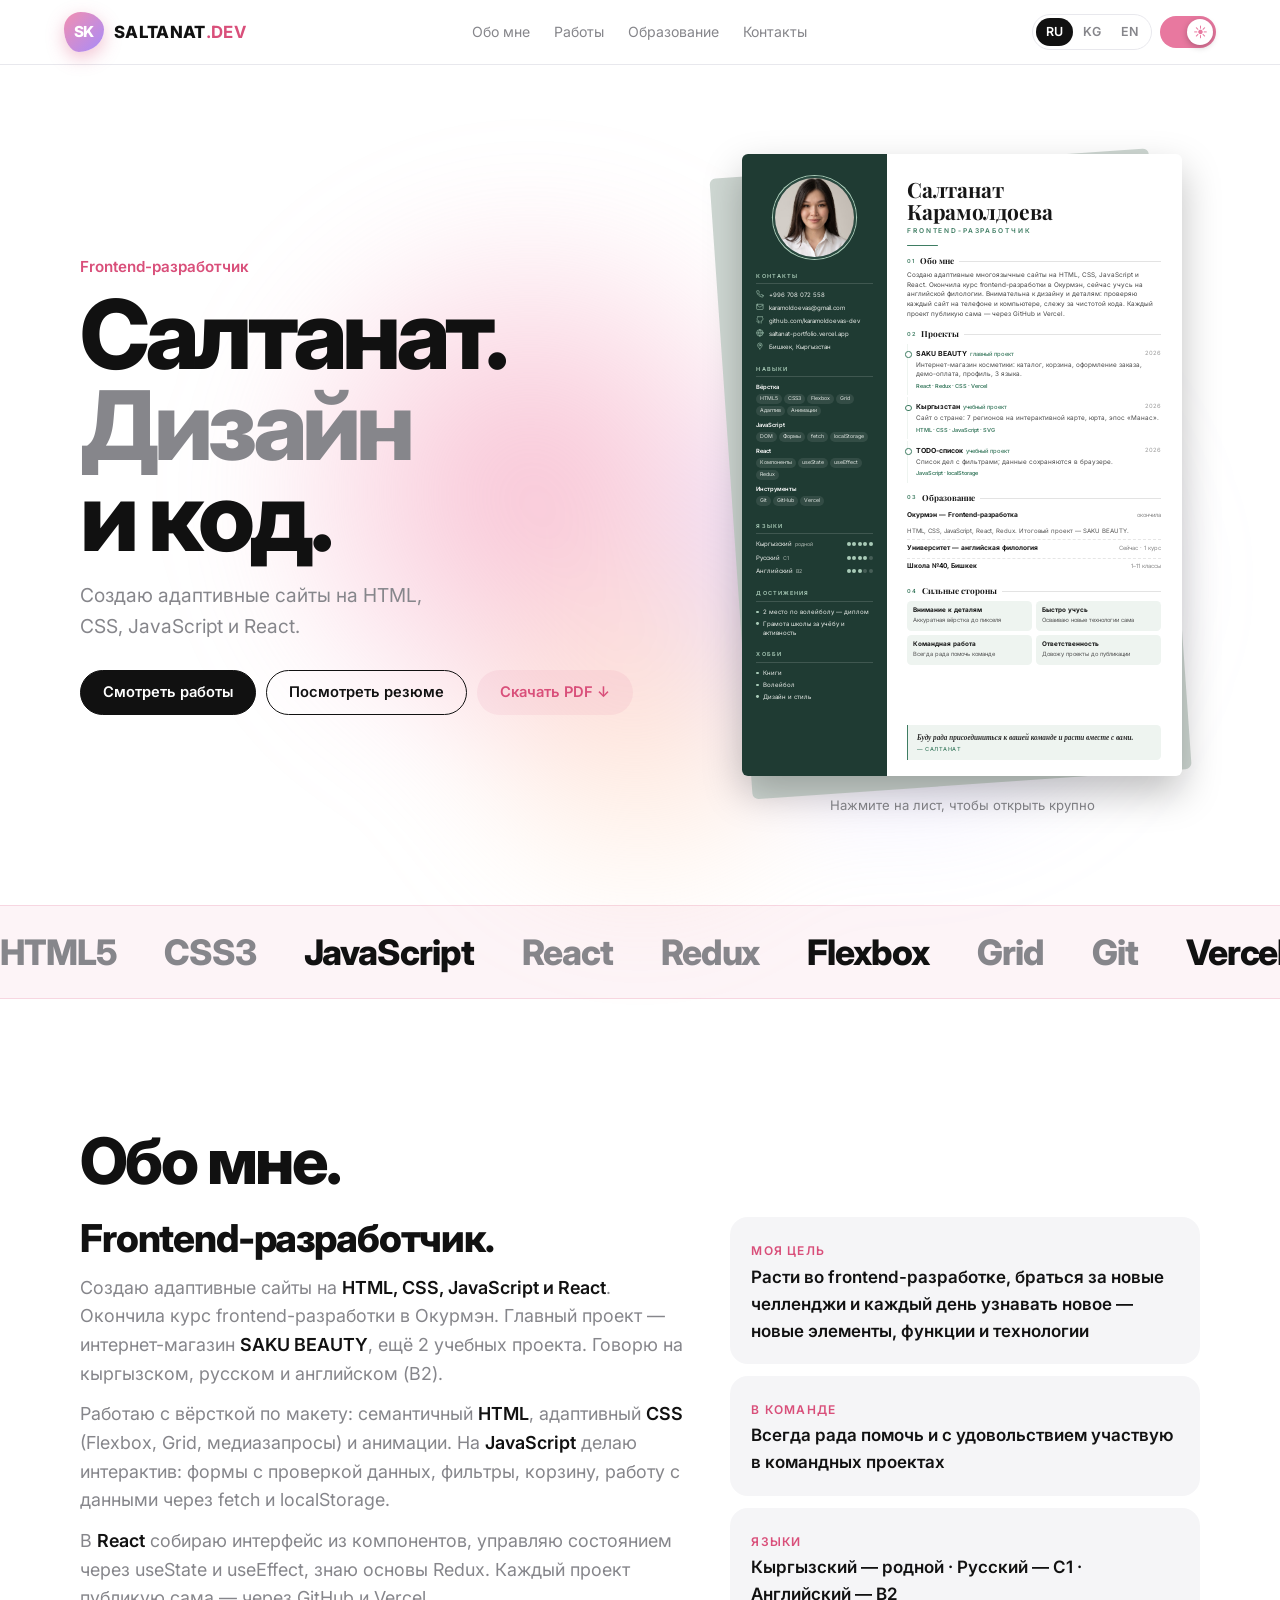
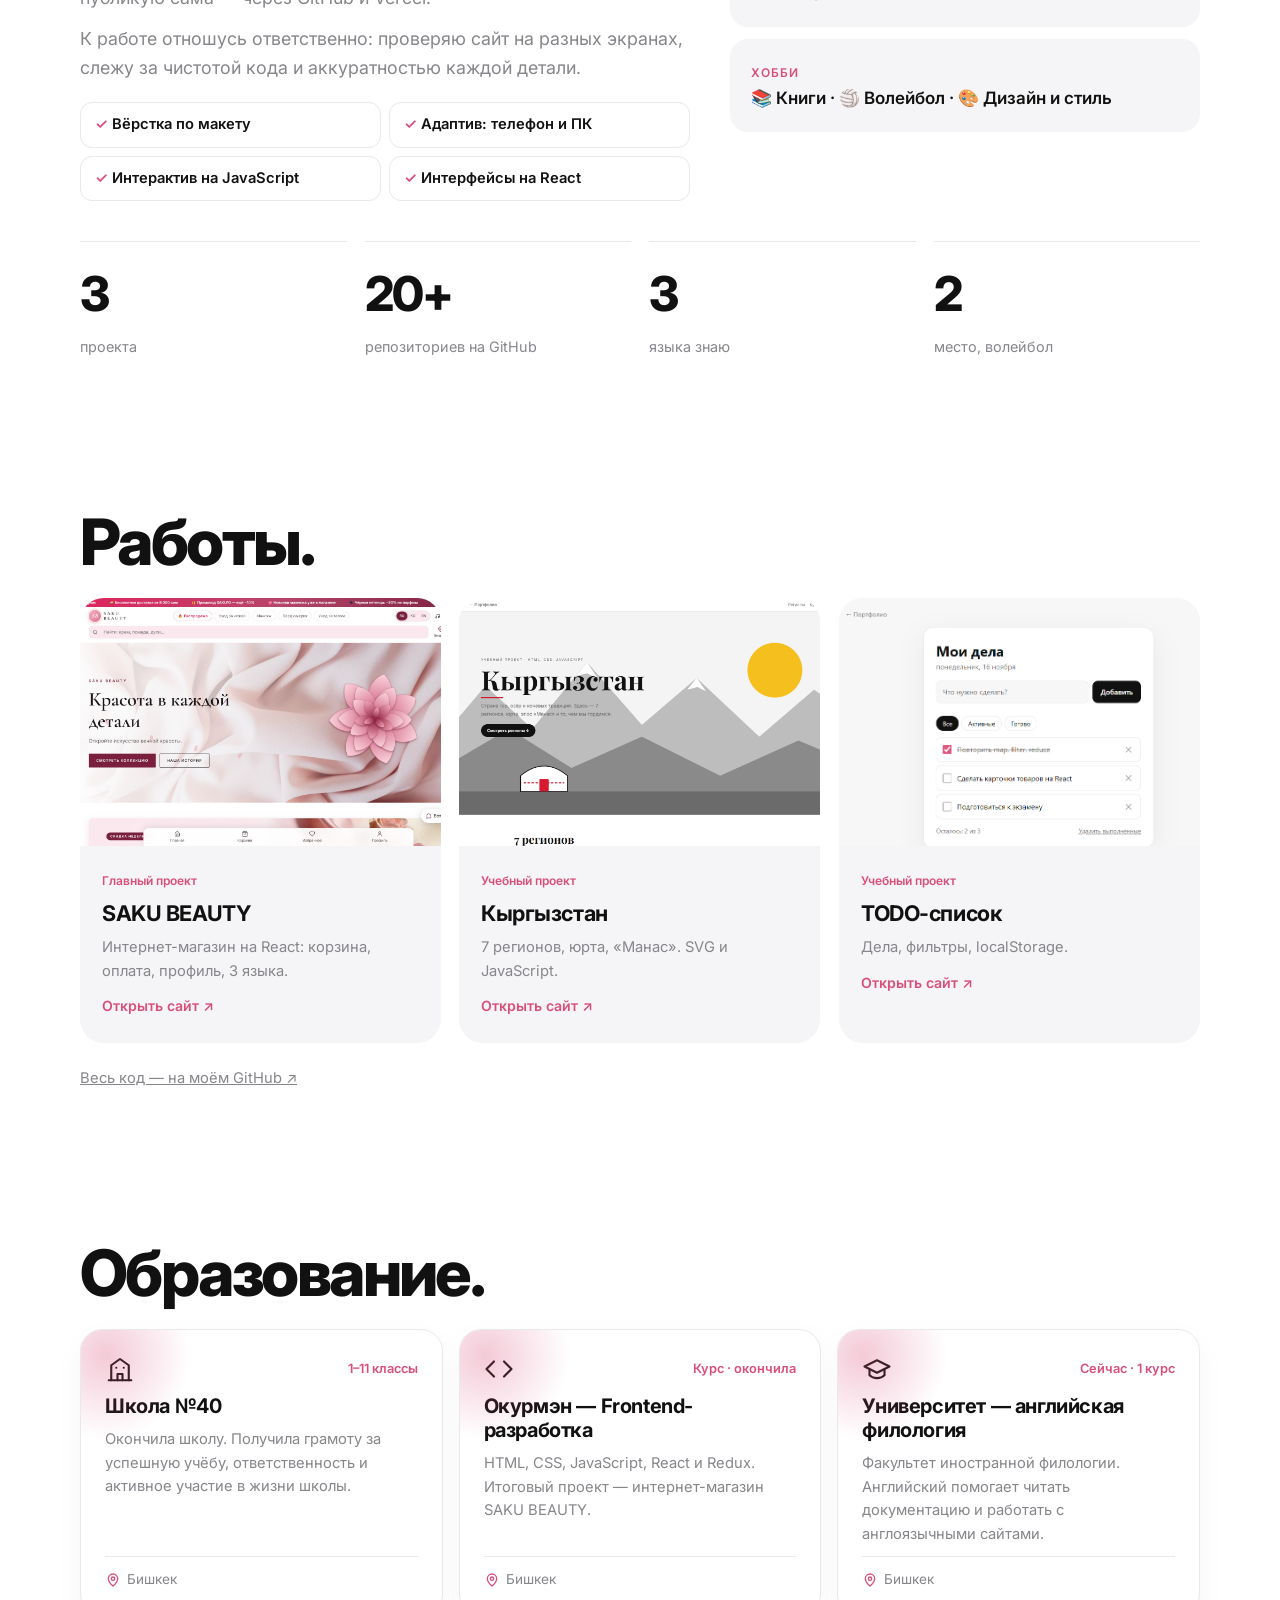
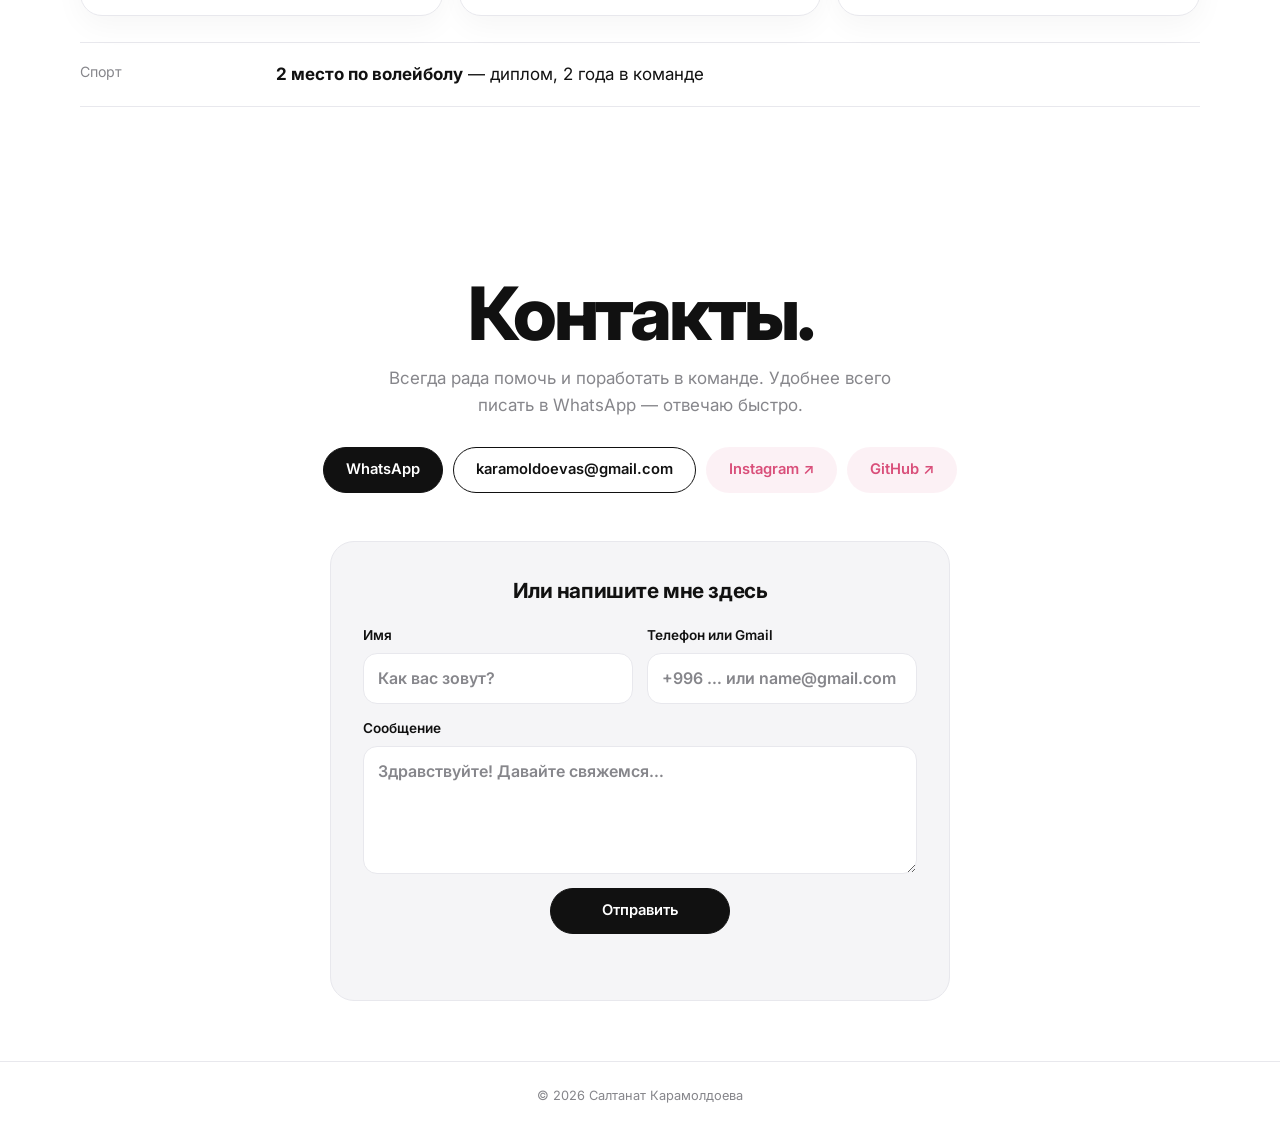
==== commit ecf39967: "Add files via upload" ====
--- a/index.html
+++ b/index.html
@@ -68,62 +68,93 @@
         </div>
       </div>
 
-      <!-- лист А4 = резюме (2 листа, перелистываются сами). Он же печатается в PDF -->
+      <!-- лист А4 = резюме (один лист, две колонки). Нажмите — откроется крупно. Он же печатается в PDF -->
       <div class="cv-3d">
         <div class="stack" id="stack">
-          <article class="paper page on" tabindex="0" aria-label="CV 1">
-            <header class="cv-head">
-              <img src="images/my-photo.jpg" alt="Saltanat Karamoldoeva">
-              <div>
-                <h3 data-i18n="name">Салтанат Карамолдоева</h3>
-                <p><span data-i18n="role">Frontend-разработчик</span><br>+996 708 072 558<br>karamoldoevas@gmail.com<br>github.com/karamoldoevas-dev</p>
-              </div>
-            </header>
-            <h4 data-i18n="cvProfile">Профиль</h4>
-            <p data-i18n="cvProfileText">…</p>
-            <h4 data-i18n="workTitle">Проекты</h4>
-            <div class="row"><b>SAKU BEAUTY</b><span>2026</span></div><p data-i18n="p1Short">…</p>
-            <div class="row"><b data-i18n="p2Title">Кыргызстан</b><span>2026</span></div><p data-i18n="p2Short">…</p>
-            <div class="row"><b data-i18n="p3Title">TODO-список</b><span>2026</span></div><p data-i18n="p3Short">…</p>
-            <h4 data-i18n="skillsTitle">Навыки</h4>
-            <p>HTML5 · CSS3 · Flexbox · Grid · JavaScript · React · Redux · Git · GitHub · Vercel</p>
-            <h4 data-i18n="eduTitle">Образование</h4>
-            <div class="row"><b data-i18n="courseName">Окурмэн — Frontend-разработка</b><span data-i18n="finished">окончила</span></div>
-            <div class="row"><b data-i18n="uniName">Университет — английская филология</b><span data-i18n="year1">1 курс</span></div>
-            <div class="row"><b data-i18n="schoolName">Школа №40, Бишкек</b><span data-i18n="grades">1–11 классы</span></div>
-            <h4 data-i18n="achTitle">Достижения</h4>
-            <p data-i18n="achShort">…</p>
-            <h4 data-i18n="langsTitle">Языки</h4>
-            <p data-i18n="langsLine">…</p>
-          </article>
-
-          <article class="paper page" tabindex="0" aria-label="CV 2">
-            <header class="cv-head no-photo">
-              <div><h3 data-i18n="name">Салтанат Карамолдоева</h3><p><span data-i18n="role">Frontend-разработчик</span><br><span data-i18n="page2Sub">Лист 2 — письмо и проекты</span></p></div>
-            </header>
-            <h4 data-i18n="whyTitle">Почему я</h4>
-            <div class="letter">
-              <p data-i18n="letter1">…</p>
-              <p data-i18n="letter2">…</p>
-              <p data-i18n="letter3">…</p>
-              <p class="sign" data-i18n="sign">— Салтанат</p>
-            </div>
-            <h4 data-i18n="workTitle">Проекты</h4>
-            <div class="thumbs">
-              <div><span class="pic"><img src="images/saku-beauty.jpg" alt=""></span><b>SAKU BEAUTY</b><span data-i18n="p1Tiny">Интернет-магазин на React</span></div>
-              <div><span class="pic"><img src="images/kyrgyzstan.png" alt=""></span><b data-i18n="p2Title">Кыргызстан</b><span data-i18n="p2Tiny">Регионы и традиции</span></div>
-              <div><span class="pic"><img src="images/todo.png" alt=""></span><b data-i18n="p3Title">TODO-список</b><span data-i18n="p3Tiny">Дела на JavaScript</span></div>
+          <article class="paper cv" id="cvSheet" tabindex="0" role="button" aria-label="CV">
+            <!-- ЛЕВАЯ КОЛОНКА: кто я и как связаться -->
+            <aside class="cv-side">
+              <img class="cv-photo" src="images/my-photo.jpg" alt="Saltanat Karamoldoeva">
+              <section>
+                <h4 data-i18n="cvContacts">Контакты</h4>
+                <ul class="cv-contacts">
+                  <li><svg viewBox="0 0 24 24"><path d="M22 16.9v3a2 2 0 0 1-2.2 2 19.8 19.8 0 0 1-8.6-3.1 19.5 19.5 0 0 1-6-6A19.8 19.8 0 0 1 2.1 4.2 2 2 0 0 1 4.1 2h3a2 2 0 0 1 2 1.7c.1 1 .4 1.9.7 2.8a2 2 0 0 1-.5 2.1L8 9.9a16 16 0 0 0 6 6l1.3-1.3a2 2 0 0 1 2.1-.4c.9.3 1.8.6 2.8.7a2 2 0 0 1 1.7 2z"/></svg>+996 708 072 558</li>
+                  <li><svg viewBox="0 0 24 24"><rect x="2" y="4" width="20" height="16" rx="2"/><path d="m22 6-10 7L2 6"/></svg>karamoldoevas@gmail.com</li>
+                  <li><svg viewBox="0 0 24 24"><path d="M9 19c-5 1.5-5-2.5-7-3m14 6v-3.9a3.4 3.4 0 0 0-.9-2.6c3.1-.3 6.4-1.5 6.4-7A5.4 5.4 0 0 0 20 4.8 5 5 0 0 0 19.9 1S18.7.7 16 2.5a13.4 13.4 0 0 0-7 0C6.3.7 5.1 1 5.1 1A5 5 0 0 0 5 4.8a5.4 5.4 0 0 0-1.5 3.7c0 5.4 3.3 6.6 6.4 7a3.4 3.4 0 0 0-.9 2.6V22"/></svg>github.com/karamoldoevas-dev</li>
+                  <li><svg viewBox="0 0 24 24"><circle cx="12" cy="12" r="10"/><path d="M2 12h20M12 2a15 15 0 0 1 0 20M12 2a15 15 0 0 0 0 20"/></svg>saltanat-portfolio.vercel.app</li>
+                  <li><svg viewBox="0 0 24 24"><path d="M12 21s-7-6-7-11a7 7 0 0 1 14 0c0 5-7 11-7 11z"/><circle cx="12" cy="10" r="2.5"/></svg><span data-i18n="cityFull">Бишкек, Кыргызстан</span></li>
+                </ul>
+              </section>
+              <section>
+                <h4 data-i18n="skillsTitle">Навыки</h4>
+                <div class="cv-skill"><b data-i18n="skLayout">Вёрстка</b><div class="chips"><span>HTML5</span><span>CSS3</span><span>Flexbox</span><span>Grid</span><span data-i18n="chipResp">Адаптив</span><span data-i18n="chipAnim">Анимации</span></div></div>
+                <div class="cv-skill"><b>JavaScript</b><div class="chips"><span>DOM</span><span data-i18n="chipForms">Формы</span><span>fetch</span><span>localStorage</span></div></div>
+                <div class="cv-skill"><b>React</b><div class="chips"><span data-i18n="chipComp">Компоненты</span><span>useState</span><span>useEffect</span><span>Redux</span></div></div>
+                <div class="cv-skill"><b data-i18n="skTools">Инструменты</b><div class="chips"><span>Git</span><span>GitHub</span><span>Vercel</span></div></div>
+              </section>
+              <section>
+                <h4 data-i18n="langsTitle">Языки</h4>
+                <div class="cv-lang"><span><span data-i18n="langKg">Кыргызский</span><small data-i18n="native">родной</small></span><span class="lvl"><i class="on"></i><i class="on"></i><i class="on"></i><i class="on"></i><i class="on"></i></span></div>
+                <div class="cv-lang"><span><span data-i18n="langRu">Русский</span><small>C1</small></span><span class="lvl"><i class="on"></i><i class="on"></i><i class="on"></i><i class="on"></i><i></i></span></div>
+                <div class="cv-lang"><span><span data-i18n="langEn">Английский</span><small>B2</small></span><span class="lvl"><i class="on"></i><i class="on"></i><i class="on"></i><i></i><i></i></span></div>
+              </section>
+              <section>
+                <h4 data-i18n="achTitle">Достижения</h4>
+                <ul class="cv-plain"><li data-i18n="ach1">2 место по волейболу — диплом</li><li data-i18n="ach2">Грамота школы за учёбу и активность</li></ul>
+              </section>
+              <section>
+                <h4 data-i18n="hobbiesTitle">Хобби</h4>
+                <ul class="cv-plain"><li data-i18n="hob1">Книги</li><li data-i18n="hob2">Волейбол</li><li data-i18n="hob3">Дизайн и стиль</li></ul>
+              </section>
+            </aside>
+
+            <!-- ПРАВАЯ КОЛОНКА: что я умею и что сделала -->
+            <div class="cv-main">
+              <header class="cv-title">
+                <h3><span data-i18n="firstName">Салтанат</span><br><span data-i18n="lastName">Карамолдоева</span></h3>
+                <p class="cv-role" data-i18n="role">Frontend-разработчик</p>
+                <div class="cv-bar"></div>
+              </header>
+              <section>
+                <h5><span class="n">01</span><span data-i18n="navAbout">Обо мне</span></h5>
+                <p class="cv-lead" data-i18n="cvAbout">…</p>
+              </section>
+              <section>
+                <h5><span class="n">02</span><span data-i18n="workTitle">Проекты</span></h5>
+                <div class="cv-proj"><h6>SAKU BEAUTY<em data-i18n="kindMain">Главный проект</em></h6><span class="yr">2026</span>
+                  <p data-i18n="p1Cv">…</p><div class="tech">React · Redux · CSS · Vercel</div></div>
+                <div class="cv-proj"><h6><span data-i18n="p2Title">Кыргызстан</span><em data-i18n="kindStudy">Учебный проект</em></h6><span class="yr">2026</span>
+                  <p data-i18n="p2Cv">…</p><div class="tech">HTML · CSS · JavaScript · SVG</div></div>
+                <div class="cv-proj"><h6><span data-i18n="p3Title">TODO-список</span><em data-i18n="kindStudy">Учебный проект</em></h6><span class="yr">2026</span>
+                  <p data-i18n="p3Cv">…</p><div class="tech">JavaScript · localStorage</div></div>
+              </section>
+              <section>
+                <h5><span class="n">03</span><span data-i18n="eduTitle">Образование</span></h5>
+                <div class="cv-edu"><b data-i18n="courseName">Окурмэн — Frontend-разработка</b><span data-i18n="finished">окончила</span><p data-i18n="courseShort">…</p></div>
+                <div class="cv-edu"><b data-i18n="uniName">Университет — английская филология</b><span data-i18n="uniWhen">Сейчас · 1 курс</span></div>
+                <div class="cv-edu"><b data-i18n="schoolName">Школа №40, Бишкек</b><span data-i18n="grades">1–11 классы</span></div>
+              </section>
+              <section>
+                <h5><span class="n">04</span><span data-i18n="strengthsTitle">Сильные стороны</span></h5>
+                <div class="cv-quals">
+                  <div><b data-i18n="q1">…</b><span data-i18n="q1t">…</span></div>
+                  <div><b data-i18n="q2">…</b><span data-i18n="q2t">…</span></div>
+                  <div><b data-i18n="q3">…</b><span data-i18n="q3t">…</span></div>
+                  <div><b data-i18n="q4">…</b><span data-i18n="q4t">…</span></div>
+                </div>
+              </section>
+              <p class="cv-quote"><span data-i18n="letter3">…</span><small data-i18n="sign">— Салтанат</small></p>
             </div>
           </article>
         </div>
-        <!-- счётчик листов -->
-        <div class="pager">
-          <button id="prevPage" aria-label="‹">‹</button>
-          <span id="pageNum">1 / 2</span>
-          <span class="dots" id="dots"><i class="on"></i><i></i></span>
-          <button id="nextPage" aria-label="›">›</button>
-        </div>
-      </div>
+        <p class="cv-hint" data-i18n="cvZoom">Нажмите на лист, чтобы открыть крупно</p>
+      </div>
+
+      <!-- резюме крупно (окно поверх сайта) -->
+      <dialog class="cv-big" id="cvBig" aria-label="CV">
+        <button class="cv-close" id="cvClose" aria-label="×">×</button>
+        <div class="cv-big-in" id="cvBigIn"></div>
+      </dialog>
     </section>
   </div>
 
@@ -230,6 +261,26 @@
         <a class="btn soft" href="https://instagram.com/moonella_uis_09" target="_blank" rel="noopener">Instagram ↗</a>
         <a class="btn soft" href="https://github.com/karamoldoevas-dev" target="_blank" rel="noopener">GitHub ↗</a>
       </div>
+
+      <!-- форма «Давайте свяжемся»: письмо приходит на почту через сервис FormSubmit -->
+      <form class="cform" id="cform" novalidate>
+        <h3 data-i18n="formTitle">Или напишите мне здесь</h3>
+        <div class="cform-row">
+          <label><span data-i18n="formName">Имя</span>
+            <input name="name" autocomplete="name" required maxlength="80" data-ph="formNamePh">
+          </label>
+          <label><span data-i18n="formContact">Телефон или Gmail</span>
+            <input name="contact" autocomplete="email" required maxlength="120" data-ph="formContactPh">
+          </label>
+        </div>
+        <label><span data-i18n="formMsg">Сообщение</span>
+          <textarea name="message" rows="4" required maxlength="2000" data-ph="formMsgPh"></textarea>
+        </label>
+        <!-- ловушка для спам-ботов: человек это поле не видит -->
+        <input type="text" name="_honey" class="hp" tabindex="-1" autocomplete="off" aria-hidden="true">
+        <button class="btn" type="submit" id="cformBtn" data-i18n="formSend">Отправить</button>
+        <p class="cform-note" id="cformNote" role="status" aria-live="polite"></p>
+      </form>
     </section>
   </div>
 
--- a/style.css
+++ b/style.css
@@ -42,8 +42,7 @@
 [data-theme="light"] .switch:active .knob { transform:translateX(20px); }
 .knob .sun { display:none; color:#e8789f; } .knob .moon { color:#3a3a3c; }
 [data-theme="light"] .knob .sun { display:block; } [data-theme="light"] .knob .moon { display:none; }
-/* второй лист резюме: без фото */
-.cv-head.no-photo { padding-top:20px; padding-bottom:14px; }
+
 
 /* ===== КНОПКИ ===== */
 .links { display:flex; flex-wrap:wrap; gap:10px; margin-top:28px; align-items:center; }
@@ -73,45 +72,70 @@
 [data-theme="dark"] .glow span { opacity:.6; }
 [data-theme="dark"] .glow .g3 { opacity:.4; }
 
-/* ===== ЛИСТ А4 (резюме) ===== */
-.cv-3d { perspective:1200px; justify-self:center; }
+/* ===== ЛИСТ А4 (резюме): один лист, две колонки, зелёный. Сам лист рисуется в размере 794×1123 и уменьшается под экран (zoom ставит script.js) ===== */
+.cv-3d { perspective:1200px; justify-self:center; width:min(440px, calc(78vh*210/297)); }
 .stack { position:relative; transform-origin:center bottom; transform-style:preserve-3d; animation:standUp 1.3s cubic-bezier(.2,.8,.2,1) .2s both; }
 @keyframes standUp { from { transform:rotateX(38deg) translateY(70px) scale(.85); opacity:0; } }
-.stack::before { content:""; position:absolute; inset:0; background:#d9d9d9; border-radius:6px; transform:rotate(-4deg) translate(-12px,8px); }
-[data-theme="dark"] .stack::before { background:#3a3a3a; }
-.paper { position:relative; width:min(420px, calc(76vh*210/297)); aspect-ratio:210/297; background:#fff; color:#111; border-radius:6px; padding:0 26px 26px; font-size:11.5px; line-height:1.5;
-  box-shadow:0 30px 70px rgba(0,0,0,.25); overflow-y:auto; overscroll-behavior:contain; scrollbar-width:thin; transition:transform .4s; }
+.stack::before { content:""; position:absolute; inset:0; background:#cfd8d3; border-radius:6px; transform:rotate(-4deg) translate(-12px,8px); }
+[data-theme="dark"] .stack::before { background:#2f3a35; }
+.paper { position:relative; zoom:var(--k, .55); border-radius:calc(6px / var(--k, .55)); overflow:hidden; cursor:zoom-in;
+  box-shadow:0 30px 70px rgba(0,0,0,.25); transition:transform .4s; }
 .paper:hover { transform:translateY(-6px); }
-.cv-head { display:flex; gap:14px; align-items:center; margin:0 -26px 16px; padding:24px 26px 16px; background:#f2f2f2; }
-.cv-head img { width:78px; height:78px; border-radius:50%; object-fit:cover; object-position:center 20%; border:3px solid #fff; box-shadow:0 4px 12px rgba(0,0,0,.15); flex-shrink:0; }
-.cv-head h3 { font-family:'Playfair Display',serif; font-size:18px; line-height:1.2; }
-.cv-head p { color:#666; font-size:10px; }
-.paper h4 { font-family:'Playfair Display',serif; font-size:11px; letter-spacing:.14em; text-transform:uppercase; border-bottom:1px solid #f0b8c9; padding-bottom:3px; margin:12px 0 6px; }
-.paper p { color:#333; }
-.row { display:flex; justify-content:space-between; gap:8px; } .row span { color:#999; white-space:nowrap; }
-
-/* два листа: виден один, второй перелистывается */
-.page { display:none; }
-.page.on { display:block; transform-origin:left center; animation:flipIn .7s cubic-bezier(.2,.8,.2,1); }
-@keyframes flipIn { from { transform:rotateY(-75deg) translateX(-20px); opacity:0; } }
-.pager { display:flex; align-items:center; justify-content:center; gap:14px; margin-top:22px; font-weight:600; font-size:.9rem; }
-.pager button { width:40px; height:40px; border-radius:50%; border:1px solid var(--line); background:var(--bg); }
-.pager button:hover { border-color:var(--ink); }
-.dots { display:flex; gap:6px; }
-.dots i { width:7px; height:7px; border-radius:50%; background:var(--line); transition:.3s; }
-.dots i.on { width:22px; border-radius:4px; background:var(--pink); }
-
-/* лист 2: письмо и проекты (картинки размыты, проявляются при наведении) */
-.letter p + p { margin-top:6px; }
-.sign { font-family:'Playfair Display',serif; font-style:italic; font-size:14px; text-align:right; margin-top:6px; color:#111 !important; }
-.thumbs { display:grid; grid-template-columns:repeat(3,1fr); gap:8px; }
-.thumbs > div { font-size:9.5px; line-height:1.3; }
-.thumbs b { display:block; font-size:10px; }
-.thumbs .pic { display:block; position:relative; border-radius:6px; overflow:hidden; margin-bottom:4px; }
-.thumbs img { width:100%; aspect-ratio:4/3; object-fit:cover; object-position:left top; display:block; filter:blur(4px) grayscale(.4); opacity:.45; transform:scale(1.08); transition:filter .6s, opacity .6s, transform .6s; }
-.thumbs .pic::after { content:attr(data-hint); position:absolute; inset:0; display:grid; place-items:center; font-size:8.5px; letter-spacing:.12em; text-transform:uppercase; color:#999; background:linear-gradient(135deg, rgba(255,255,255,.5), rgba(246,195,211,.35)); transition:opacity .6s; }
-.thumbs > div:hover img { filter:none; opacity:1; transform:none; }
-.thumbs > div:hover .pic::after { opacity:0; }
+.cv-hint { text-align:center; margin-top:18px; font-size:.82rem; color:var(--muted); }
+
+.cv { --cv-side:#1f3b33; --cv-side2:#2a4a40; --cv-acc:#3f7d63; --cv-light:#a9cbb8; --cv-tint:#eef4f0;
+  width:794px; height:1123px; display:grid; grid-template-columns:262px 1fr; background:#fff; color:#2b2b2b;
+  font:11.5px/1.5 Inter, sans-serif; text-align:left; }
+/* левая колонка */
+.cv-side { background:var(--cv-side); color:#e9ece9; padding:40px 26px 30px; display:flex; flex-direction:column; gap:22px; }
+.cv-photo { width:150px; height:150px; border-radius:50%; object-fit:cover; object-position:center 20%; margin:0 auto 4px; display:block; border:4px solid var(--cv-side2); box-shadow:0 0 0 2px var(--cv-light); }
+.cv-side h4 { font:600 10px/1 Inter, sans-serif; letter-spacing:.2em; text-transform:uppercase; color:var(--cv-light); padding-bottom:7px; margin-bottom:10px; border-bottom:1px solid rgba(255,255,255,.14); }
+.cv-contacts li { display:flex; gap:9px; align-items:center; margin-bottom:7px; font-size:11px; word-break:break-all; }
+.cv-contacts svg { width:14px; height:14px; flex-shrink:0; fill:none; stroke:var(--cv-light); stroke-width:1.8; stroke-linecap:round; stroke-linejoin:round; }
+.cv-skill { margin-bottom:9px; }
+.cv-skill b { display:block; font-size:10.5px; font-weight:600; color:#fff; margin-bottom:4px; }
+.chips { display:flex; flex-wrap:wrap; gap:4px; }
+.chips span { font-size:9.5px; padding:2px 7px; border-radius:20px; background:rgba(255,255,255,.09); color:#dfe5e1; }
+.cv-lang { display:flex; justify-content:space-between; align-items:center; margin-bottom:6px; font-size:11px; }
+.cv-lang small { color:#aeb8b2; font-size:9.5px; margin-left:5px; }
+.lvl { display:flex; gap:3px; } .lvl i { width:7px; height:7px; border-radius:50%; background:rgba(255,255,255,.18); } .lvl i.on { background:var(--cv-light); }
+.cv-plain li { font-size:11px; margin-bottom:5px; padding-left:12px; position:relative; }
+.cv-plain li::before { content:""; position:absolute; left:0; top:6px; width:5px; height:5px; border-radius:50%; background:var(--cv-light); }
+/* правая колонка */
+.cv-main { padding:44px 38px 30px 36px; display:flex; flex-direction:column; gap:20px; }
+.cv-title h3 { font:700 38px/1.05 'Playfair Display', serif; color:#161616; letter-spacing:-.01em; }
+.cv-role { margin-top:8px; font-weight:600; font-size:12px; letter-spacing:.28em; text-transform:uppercase; color:var(--cv-acc); }
+.cv-bar { width:56px; height:3px; background:var(--cv-acc); margin-top:14px; border-radius:2px; }
+.cv-main h5 { display:flex; align-items:center; gap:10px; font:700 15px/1 'Playfair Display', serif; color:#161616; margin-bottom:10px; }
+.cv-main h5::after { content:""; flex:1; height:1px; background:#e3e3e3; }
+.cv-main h5 .n { font:600 10px/1 Inter, sans-serif; color:var(--cv-acc); letter-spacing:.1em; }
+.cv-lead { color:#444; }
+.cv-proj { display:grid; grid-template-columns:1fr auto; column-gap:12px; padding:9px 0 9px 14px; border-left:2px solid var(--cv-tint); position:relative; }
+.cv-proj + .cv-proj { margin-top:4px; }
+.cv-proj::before { content:""; position:absolute; left:-5px; top:13px; width:8px; height:8px; border-radius:50%; background:#fff; border:2px solid var(--cv-acc); }
+.cv-proj h6 { font-size:12.5px; font-weight:700; color:#161616; }
+.cv-proj h6 em { font-style:normal; font-weight:500; color:var(--cv-acc); font-size:10.5px; margin-left:6px; text-transform:lowercase; }
+.cv-proj .yr { font-size:10.5px; color:#999; }
+.cv-proj p, .cv-proj .tech { grid-column:1 / -1; }
+.cv-proj p { color:#4a4a4a; margin-top:2px; }
+.cv-proj .tech { margin-top:4px; font-size:10px; color:var(--cv-acc); font-weight:600; }
+.cv-edu { display:grid; grid-template-columns:1fr auto; gap:8px; padding:7px 0; border-bottom:1px dashed #e6e6e6; }
+.cv-edu:last-child { border-bottom:0; }
+.cv-edu b { color:#161616; font-size:12px; } .cv-edu > span { color:#888; font-size:10.5px; } .cv-edu p { grid-column:1/-1; color:#555; font-size:11px; }
+.cv-quals { display:grid; grid-template-columns:1fr 1fr; gap:8px; }
+.cv-quals div { background:var(--cv-tint); border-radius:8px; padding:9px 11px; }
+.cv-quals b { display:block; color:#161616; font-size:11.5px; margin-bottom:1px; }
+.cv-quals span { color:#555; font-size:10.5px; }
+.cv-quote { margin-top:auto; padding:14px 16px; background:var(--cv-tint); border-left:3px solid var(--cv-acc); border-radius:0 8px 8px 0; font:italic 600 13px/1.5 'Playfair Display', serif; color:#2b2b2b; }
+.cv-quote small { display:block; margin-top:4px; font:500 10px Inter, sans-serif; color:var(--cv-acc); font-style:normal; letter-spacing:.1em; text-transform:uppercase; }
+
+/* резюме крупно: окно поверх сайта */
+.cv-big { border:0; padding:0; background:transparent; max-width:none; max-height:none; width:100%; height:100%; overflow:auto; overscroll-behavior:contain; }
+.cv-big::backdrop { background:rgba(10,20,16,.72); backdrop-filter:blur(6px); }
+.cv-big-in { width:fit-content; margin:24px auto; }
+.cv-big .paper { cursor:default; box-shadow:0 30px 80px rgba(0,0,0,.45); }
+.cv-big .paper:hover { transform:none; }
+.cv-close { position:fixed; top:14px; right:14px; z-index:2; width:44px; height:44px; border-radius:50%; border:0; background:#fff; color:#111; font-size:26px; line-height:1; box-shadow:0 6px 20px rgba(0,0,0,.3); }
 
 /* ===== БЕГУЩАЯ СТРОКА НАВЫКОВ (слегка розовая) ===== */
 .marquee { border-block:1px solid rgba(217,79,122,.18); background:rgba(217,79,122,.06); overflow:hidden; padding:18px 0; }
@@ -188,19 +212,35 @@
 .contact { text-align:center; padding:clamp(80px,14vw,150px) 0 60px; }
 .contact h2 { font-size:clamp(2.4rem,7vw,4.6rem); font-weight:800; letter-spacing:-.05em; line-height:1; }
 .contact p { color:var(--muted); margin:14px auto 0; max-width:46ch; }
+/* форма «Давайте свяжемся» */
+.cform { max-width:620px; margin:48px auto 0; padding:clamp(20px,4vw,32px); text-align:left; background:var(--soft); border:1px solid var(--line); border-radius:24px; display:grid; gap:14px; }
+.cform h3 { font-size:1.3rem; letter-spacing:-.02em; text-align:center; margin-bottom:4px; }
+.cform-row { display:grid; grid-template-columns:1fr 1fr; gap:14px; }
+.cform label { display:grid; gap:6px; font-size:.85rem; font-weight:600; }
+.cform input, .cform textarea { font:inherit; font-size:1rem; color:var(--ink); background:var(--bg); border:1px solid var(--line); border-radius:14px; padding:12px 14px; width:100%; transition:border-color .25s, box-shadow .25s; }
+.cform textarea { resize:vertical; min-height:110px; }
+.cform input::placeholder, .cform textarea::placeholder { color:var(--muted); }
+.cform input:focus, .cform textarea:focus { outline:none; border-color:var(--pink); box-shadow:0 0 0 4px rgba(217,79,122,.15); }
+.cform .bad { border-color:#e5484d; }
+.cform .btn { justify-self:center; justify-content:center; min-width:180px; }
+.cform .btn:disabled { opacity:.6; cursor:wait; transform:none; }
+.cform-note { min-height:1.4em; text-align:center; font-size:.92rem; color:var(--muted); margin:0 !important; max-width:none !important; }
+.cform-note.ok { color:#1f9d55; } .cform-note.err { color:#e5484d; }
+[data-theme="dark"] .cform-note.ok { color:#4ade80; }
+.hp { position:absolute; left:-9999px; width:1px; height:1px; opacity:0; }
+@media (max-width:560px) { .cform-row { grid-template-columns:1fr; } }
+
 .foot { text-align:center; color:var(--muted); font-size:.8rem; padding:24px; border-top:1px solid var(--line); }
 
 /* ===== ПЛАНШЕТ И ТЕЛЕФОН ===== */
 @media (max-width:820px) {
   .menu { display:none; }
-  .hero, .about-grid { grid-template-columns:1fr; }
+  .hero, .about-grid { grid-template-columns:minmax(0,1fr); }
   .hero { min-height:0; }
   .cards, .edu { grid-template-columns:1fr; }
   .facts { grid-template-columns:1fr 1fr; }
   .rows li { grid-template-columns:1fr; gap:2px; }
-  .cv-3d { width:100%; max-width:420px; }
-  .paper { width:100%; padding:0 20px 22px; }
-  .cv-head { margin:0 -20px 14px; padding:20px; }
+  .cv-3d { width:100%; max-width:440px; }
 }
 @media (max-width:480px) {
   .does { grid-template-columns:1fr; }
@@ -212,23 +252,11 @@
 /* ===== ПЕЧАТЬ / PDF: печатаются только 2 листа резюме ===== */
 @media print {
   @page { size:A4; margin:0; }
-  body { background:#fff; }
-  .nav, .marquee, .glow, .pager, .from-left, main, .big, .contact, .foot, .stack::before { display:none !important; }
-  .wrap, .hero { display:block; width:auto; min-height:0; padding:0; margin:0; }
-  .cv-3d, .stack { perspective:none; animation:none !important; transform:none !important; width:100%; max-width:none; }
-  .paper, .page { display:block !important; width:100%; height:297mm; aspect-ratio:auto; overflow:hidden; box-shadow:none; border-radius:0; animation:none !important; transform:none !important;
-    padding:0 16mm 14mm; font-size:10.5pt; line-height:1.5; break-after:page; }
-  .paper:last-child { break-after:auto; }
-  .cv-head { margin:0 -16mm 7mm; padding:12mm 16mm 7mm; -webkit-print-color-adjust:exact; print-color-adjust:exact; }
-  .cv-head img { width:30mm; height:30mm; }
-  .cv-head h3 { font-size:20pt; }
-  .cv-head p { font-size:9.5pt; }
-  .paper h4 { font-size:10.5pt; margin-top:6mm; }
-  .thumbs > div { font-size:9pt; }
-  .thumbs b { font-size:10pt; }
-  .thumbs img { filter:none; opacity:1; transform:none; }
-  .thumbs .pic::after { display:none; }
-  .sign { font-size:14pt; }
+  html, body { background:#fff; }
+  .nav, .marquee, .glow, .from-left, .big, .contact, .foot, .cv-hint, .cv-big, .stack::before { display:none !important; }
+  .wrap, .hero, .cv-3d, .stack { display:block; width:auto; min-height:0; padding:0; margin:0; perspective:none; animation:none !important; transform:none !important; }
+  .cv-3d { justify-self:start; }
+  .paper { zoom:1 !important; width:210mm; height:297mm; border-radius:0 !important; box-shadow:none; transform:none !important; -webkit-print-color-adjust:exact; print-color-adjust:exact; }
 }
 
 /* если в настройках отключены анимации */
